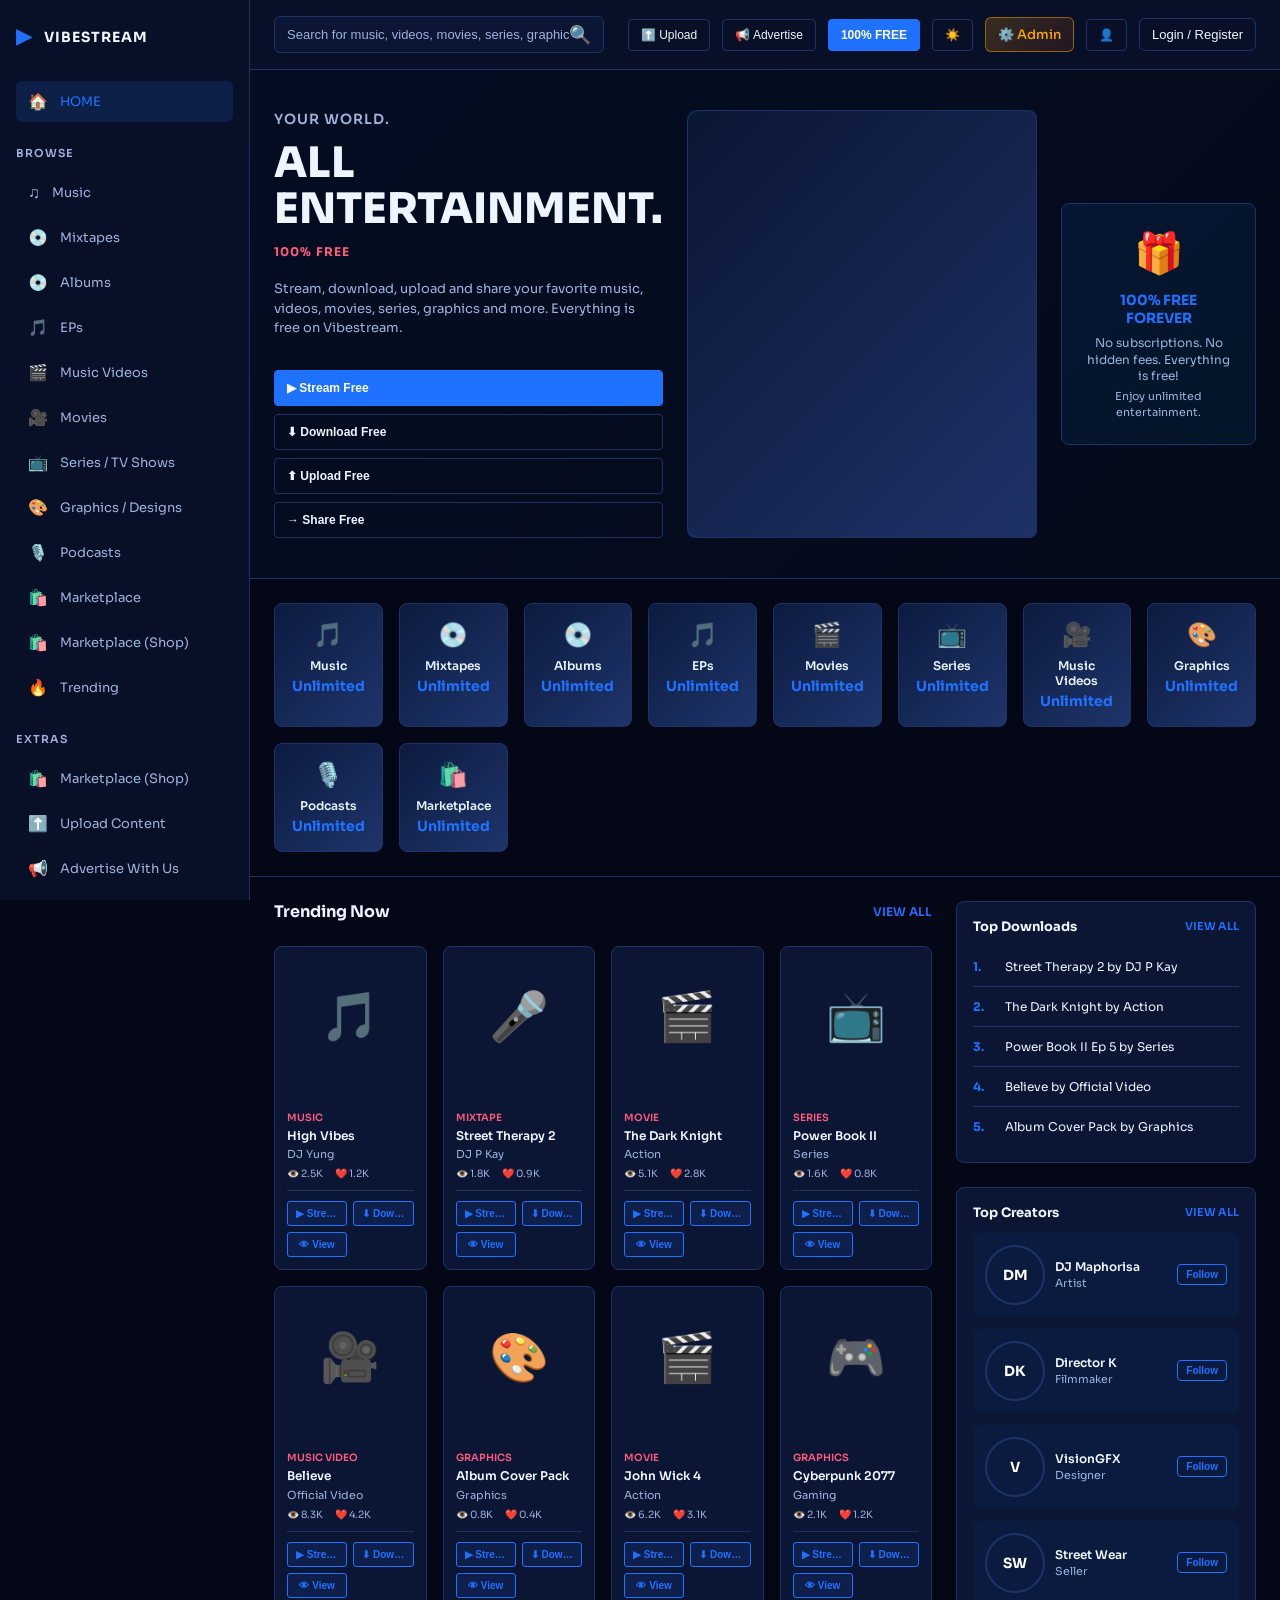
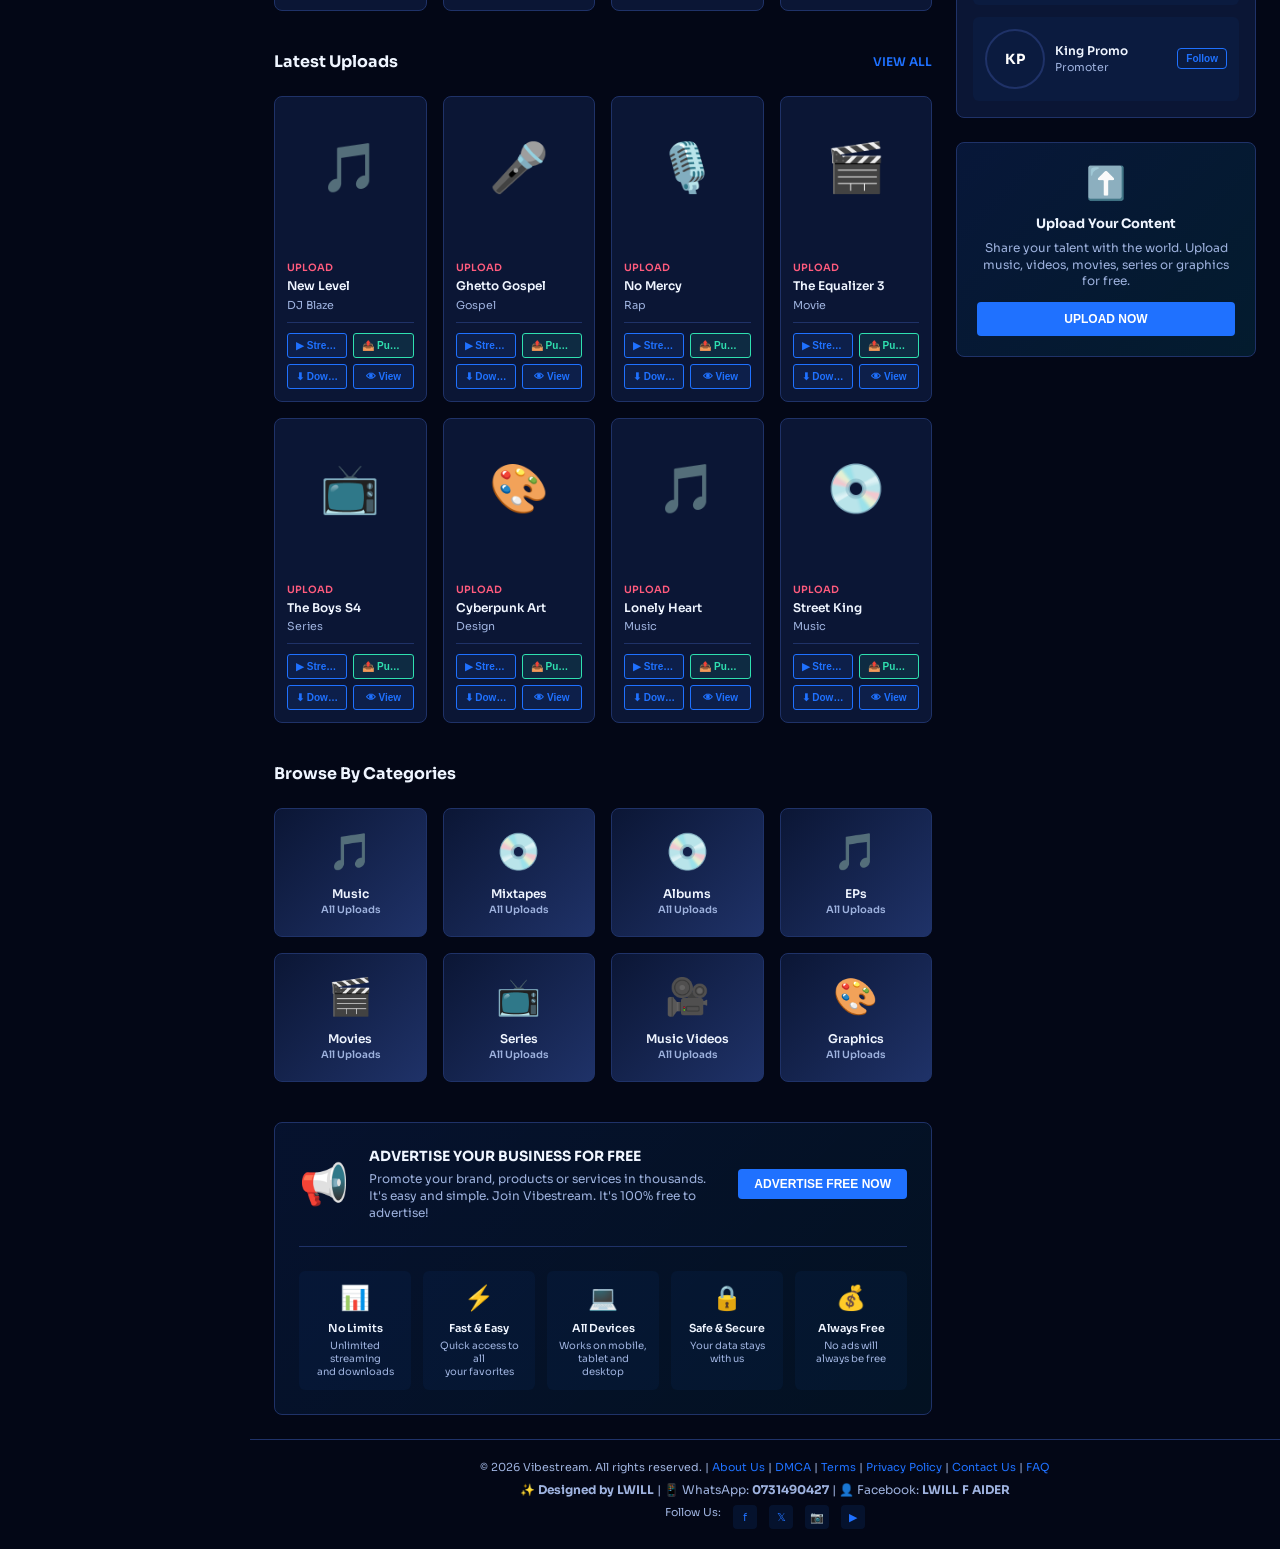
==== index.html @ 083d2f71 "Fix admin auth bypass, update copyright to 2026, pre-seed owner account in login/register" ====
﻿<!DOCTYPE html>
<html lang="en">
<head>
  <meta charset="UTF-8" />
  <meta name="viewport" content="width=device-width, initial-scale=1.0" />
  <title>VibeStream | Creator Streaming Dashboard</title>
  <link rel="preconnect" href="https://fonts.googleapis.com" />
  <link rel="preconnect" href="https://fonts.gstatic.com" crossorigin />
  <link href="https://fonts.googleapis.com/css2?family=Sora:wght@400;500;600;700;800&display=swap" rel="stylesheet" />
  <link rel="stylesheet" href="style.css" />
</head>
<body>
  <div class="aurora"></div>

  <div class="app-container">
    <!-- LEFT SIDEBAR -->
    <aside class="sidebar">
      <div class="sidebar-brand">
        <div class="brand-icon">▶</div>
        <span class="brand-text">VIBESTREAM</span>
      </div>

      <!-- HOME -->
      <div class="nav-section">
        <a href="#" class="nav-item active" data-nav="home">
          <span class="nav-icon">🏠</span>
          <span class="nav-text">HOME</span>
        </a>
      </div>

      <!-- BROWSE -->
      <div class="nav-section">
        <div class="section-label">BROWSE</div>
        <a href="#" class="nav-item" data-nav="music" data-section="music">
          <span class="nav-icon">♫</span>
          <span class="nav-text">Music</span>
        </a>
        <a href="#" class="nav-item" data-nav="mixtapes" data-section="mixtapes">
          <span class="nav-icon">💿</span>
          <span class="nav-text">Mixtapes</span>
        </a>
        <a href="#" class="nav-item" data-nav="albums" data-section="albums">
          <span class="nav-icon">💿</span>
          <span class="nav-text">Albums</span>
        </a>
        <a href="#" class="nav-item" data-nav="eps" data-section="eps">
          <span class="nav-icon">🎵</span>
          <span class="nav-text">EPs</span>
        </a>
        <a href="#" class="nav-item" data-nav="videos" data-section="videos">
          <span class="nav-icon">🎬</span>
          <span class="nav-text">Music Videos</span>
        </a>
        <a href="#" class="nav-item" data-nav="movies" data-section="movies">
          <span class="nav-icon">🎥</span>
          <span class="nav-text">Movies</span>
        </a>
        <a href="#" class="nav-item" data-nav="series" data-section="series">
          <span class="nav-icon">📺</span>
          <span class="nav-text">Series / TV Shows</span>
        </a>
        <a href="#" class="nav-item" data-nav="graphics" data-section="graphics">
          <span class="nav-icon">🎨</span>
          <span class="nav-text">Graphics / Designs</span>
        </a>        <a href="#" class="nav-item" data-nav="podcasts" data-section="podcasts">
          <span class="nav-icon">🎙️</span>
          <span class="nav-text">Podcasts</span>
        </a>
        <a href="#" class="nav-item" data-nav="marketplace" data-section="marketplace">
          <span class="nav-icon">🛍️</span>
          <span class="nav-text">Marketplace</span>
        </a>        <a href="#" class="nav-item" data-nav="marketplace" data-section="marketplace">
          <span class="nav-icon">🛍️</span>
          <span class="nav-text">Marketplace (Shop)</span>
        </a>
        <a href="#" class="nav-item" data-nav="trending" data-section="trending">
          <span class="nav-icon">🔥</span>
          <span class="nav-text">Trending</span>
        </a>
      </div>

      <!-- EXTRAS -->
      <div class="nav-section">
        <div class="section-label">EXTRAS</div>
        <a href="#" class="nav-item" data-nav="marketplace-shop">
          <span class="nav-icon">🛍️</span>
          <span class="nav-text">Marketplace (Shop)</span>
        </a>
        <a href="#" class="nav-item" data-nav="upload" id="sidebarUpload">
          <span class="nav-icon">⬆️</span>
          <span class="nav-text">Upload Content</span>
        </a>
        <a href="#" class="nav-item" data-nav="advertise">
          <span class="nav-icon">📢</span>
          <span class="nav-text">Advertise With Us</span>
        </a>
      </div>

      <!-- MY STUFF -->
      <div class="nav-section">
        <div class="section-label">MY STUFF</div>
        <a href="#" class="nav-item" data-nav="favorites">
          <span class="nav-icon">❤️</span>
          <span class="nav-text">My Favorites</span>
        </a>
        <a href="#" class="nav-item" data-nav="downloads">
          <span class="nav-icon">⬇️</span>
          <span class="nav-text">My Downloads</span>
        </a>
        <a href="#" class="nav-item" data-nav="later">
          <span class="nav-icon">⏱️</span>
          <span class="nav-text">Watch Later</span>
        </a>
        <a href="#" class="nav-item" data-nav="recent">
          <span class="nav-icon">🕐</span>
          <span class="nav-text">Recently Played</span>
        </a>
      </div>

      <!-- 100% FREE BANNER -->
      <div class="free-banner">
        <div class="free-banner-title">100% FREE</div>
        <p>Everything on Vibestream is completely free. No subscriptions. No limits. No hidden fees. Pure entertainment.</p>
        <button class="btn-learn">LEARN MORE</button>
      </div>
    </aside>

    <!-- MAIN CONTENT -->
    <main class="main-content">
      <!-- TOP HEADER -->
      <header class="top-header">
        <div class="search-container">
          <input type="text" placeholder="Search for music, videos, movies, series, graphics and more..." class="search-input" id="searchInput" />
          <button class="search-btn">🔍</button>
        </div>
        <div class="header-right">
          <button class="btn-top">⬆️ Upload</button>
          <button class="btn-top">📢 Advertise</button>
          <button class="btn-premium">100% FREE</button>
          <button class="btn-theme">☀️</button>
          <a href="admin.html" class="btn-admin" title="Admin Panel">⚙️ Admin</a>
          <button class="btn-profile" id="profileBtn">👤</button>
          <button class="login-link" id="loginBtn">Login / Register</button>
        </div>
      </header>

      <!-- HERO SECTION -->
      <section class="hero">
        <div class="hero-left">
          <h2 class="hero-label">YOUR WORLD.</h2>
          <h1 class="hero-title">ALL ENTERTAINMENT.</h1>
          <p class="hero-tag">100% FREE</p>
          <p class="hero-desc">Stream, download, upload and share your favorite music, videos, movies, series, graphics and more. Everything is free on Vibestream.</p>
          <div class="hero-buttons">
            <button class="btn-hero">▶ Stream Free</button>
            <button class="btn-hero-alt">⬇ Download Free</button>
            <button class="btn-hero-alt">⬆ Upload Free</button>
            <button class="btn-hero-alt">→ Share Free</button>
          </div>
        </div>

        <div class="hero-middle">
          <div class="hero-img" id="heroImage"></div>
        </div>

        <div class="hero-right">
          <div class="free-box">
            <div class="free-box-icon">🎁</div>
            <h3>100% FREE FOREVER</h3>
            <p>No subscriptions. No hidden fees. Everything is free!</p>
            <p class="small">Enjoy unlimited entertainment.</p>
          </div>
        </div>
      </section>

      <!-- CATEGORY STRIP -->
      <section class="categories">
        <div id="categoryGrid" class="category-cards"></div>
      </section>

      <!-- MAIN CONTENT AREA -->
      <div class="content-area">
        <!-- LEFT FEED -->
        <div class="feed">
          <!-- TRENDING NOW -->
          <div class="section">
            <div class="section-header">
              <h3>Trending Now</h3>
              <a href="#" class="view-all">VIEW ALL</a>
            </div>
            <div id="trendingGrid" class="content-grid"></div>
          </div>

          <!-- LATEST UPLOADS -->
          <div class="section">
            <div class="section-header">
              <h3>Latest Uploads</h3>
              <a href="#" class="view-all">VIEW ALL</a>
            </div>
            <div id="uploadsGrid" class="content-grid"></div>
          </div>

          <!-- BROWSE BY CATEGORIES -->
          <div class="section">
            <div class="section-header">
              <h3>Browse By Categories</h3>
            </div>
            <div id="browseGrid" class="browse-categories"></div>
          </div>

          <!-- ADVERTISE SECTION -->
          <div class="advertise-banner">
            <div class="advertise-content">
              <div class="advertise-icon">📢</div>
              <div class="advertise-text">
                <h4>ADVERTISE YOUR BUSINESS FOR FREE</h4>
                <p>Promote your brand, products or services in thousands. It's easy and simple. Join Vibestream. It's 100% free to advertise!</p>
              </div>
              <button class="btn-advertise">ADVERTISE FREE NOW</button>
            </div>
            <div class="advertise-features">
              <div class="feature">
                <div class="feature-icon">📊</div>
                <div class="feature-text">
                  <strong>No Limits</strong>
                  <p>Unlimited streaming<br/>and downloads</p>
                </div>
              </div>
              <div class="feature">
                <div class="feature-icon">⚡</div>
                <div class="feature-text">
                  <strong>Fast & Easy</strong>
                  <p>Quick access to all<br/>your favorites</p>
                </div>
              </div>
              <div class="feature">
                <div class="feature-icon">💻</div>
                <div class="feature-text">
                  <strong>All Devices</strong>
                  <p>Works on mobile,<br/>tablet and desktop</p>
                </div>
              </div>
              <div class="feature">
                <div class="feature-icon">🔒</div>
                <div class="feature-text">
                  <strong>Safe & Secure</strong>
                  <p>Your data stays<br/>with us</p>
                </div>
              </div>
              <div class="feature">
                <div class="feature-icon">💰</div>
                <div class="feature-text">
                  <strong>Always Free</strong>
                  <p>No ads will<br/>always be free</p>
                </div>
              </div>
            </div>
          </div>
        </div>

        <!-- RIGHT SIDEBAR -->
        <aside class="sidebar-right">
          <!-- TOP DOWNLOADS -->
          <div class="panel">
            <div class="panel-header">
              <h4>Top Downloads</h4>
              <a href="#" class="view-all-sm">VIEW ALL</a>
            </div>
            <ol id="topDownloads" class="downloads-list"></ol>
          </div>

          <!-- TOP CREATORS -->
          <div class="panel">
            <div class="panel-header">
              <h4>Top Creators</h4>
              <a href="#" class="view-all-sm">VIEW ALL</a>
            </div>
            <div id="topCreators" class="creators-list"></div>
          </div>

          <!-- UPLOAD PROMO -->
          <div class="upload-promo">
            <div class="promo-icon">⬆️</div>
            <h4>Upload Your Content</h4>
            <p>Share your talent with the world. Upload music, videos, movies, series or graphics for free.</p>
            <button class="btn-upload-now" id="sidebarUploadBtn">UPLOAD NOW</button>
          </div>
        </aside>
      </div>

      <!-- FOOTER -->
      <footer class="footer">
        <p>© 2026 Vibestream. All rights reserved. | <a href="#">About Us</a> | <a href="#">DMCA</a> | <a href="#">Terms</a> | <a href="#">Privacy Policy</a> | <a href="#">Contact Us</a> | <a href="#">FAQ</a></p>
        <p style="font-size: 12px; color: var(--muted); margin-top: 8px;">✨ <strong>Designed by LWILL</strong> | 📱 WhatsApp: <strong>0731490427</strong> | 👤 Facebook: <strong>LWILL F AIDER</strong></p>
        <div class="social">
          <span>Follow Us:</span>
          <a href="#">f</a>
          <a href="#">𝕏</a>
          <a href="#">📷</a>
          <a href="#">▶</a>
        </div>
      </footer>
    </main>
  </div>

  <!-- DIALOGS -->
  <dialog id="uploadDialog" class="dialog">
    <div class="dialog-box">
      <button class="dialog-close" id="closeUpload">✕</button>
      <h3>Upload New Content</h3>
      <form id="uploadForm" class="upload-form">
        <label>
          Title
          <input type="text" name="title" placeholder="Enter title" required />
        </label>
        <label>
          Artist Name
          <input type="text" name="artistName" placeholder="Your artist/creator name" required />
        </label>
        <label>
          Category
          <select name="category" required>
            <option value="">Select category</option>
            <option value="music">Music</option>
            <option value="album">Album</option>
            <option value="single">Single</option>
            <option value="ep">EP</option>
            <option value="mixtape">Mixtape</option>
            <option value="video">Music Video</option>
            <option value="movie">Movie</option>
            <option value="series">Series</option>
            <option value="podcast">Podcast</option>
            <option value="graphics">Graphics</option>
            <option value="marketplace">Marketplace</option>
            <option value="other">Other</option>
          </select>
        </label>
        <label>
          Genre
          <input type="text" name="genre" placeholder="e.g., Hip-Hop, Jazz, R&B, Electronic, Pop" />
        </label>
        <label>
          Album Name (for music releases)
          <input type="text" name="albumName" placeholder="Optional - Album or project name" />
        </label>
        <label>
          Features (Collaborators)
          <input type="text" name="features" placeholder="Optional - Artist names, comma-separated" />
        </label>
        <label>
          Album Cover / Thumbnail
          <input type="file" name="cover" accept="image/*" />
        </label>
        <label>
          Tracklist (for albums/playlists)
          <textarea name="tracklist" placeholder="Optional - Enter track names, one per line" rows="3"></textarea>
        </label>
        <label>
          Description
          <textarea name="description" placeholder="Enter description" rows="2"></textarea>
        </label>
        <label>
          Upload File
          <input type="file" name="mediaFile" accept="image/*,video/*,audio/*" />
        </label>
        <button type="submit" class="btn-submit">Upload</button>
      </form>
    </div>
  </dialog>

  <dialog id="profileDialog" class="dialog">
    <div class="dialog-box">
      <button class="dialog-close" id="closeProfile">✕</button>
      <h3>User Profile</h3>
      <form id="profileForm" class="profile-form">
        <label>
          Display Name
          <input type="text" name="displayName" placeholder="Your name" maxlength="60" />
        </label>
        <label>
          Avatar Initials (2 chars)
          <input type="text" name="initials" placeholder="JD" maxlength="2" style="text-transform:uppercase" />
        </label>
        <label>
          Bio
          <textarea name="bio" placeholder="Tell us about yourself" maxlength="200" rows="3"></textarea>
        </label>
        <button type="submit" class="btn-submit">Save</button>
      </form>
    </div>
  </dialog>

  <!-- LOGIN / REGISTER DIALOG -->
  <dialog id="loginDialog" class="dialog">
    <div class="dialog-box">
      <button class="dialog-close" id="closeLogin">✕</button>
      <h3>Welcome to VibeStream</h3>
      
      <div class="tabs">
        <button class="tab-btn active" data-tab="login">Login</button>
        <button class="tab-btn" data-tab="register">Register</button>
      </div>

      <!-- LOGIN TAB -->
      <form id="loginForm" class="auth-form" style="display: block;">
        <label>
          Email
          <input type="email" name="loginEmail" placeholder="lwill70.bl@gmail.com" required />
        </label>
        <label>
          Password
          <input type="password" name="loginPassword" placeholder="Enter your password" required />
        </label>
        <button type="submit" class="btn-submit">Login</button>
        <p style="text-align: center; color: var(--muted); font-size: 13px; margin-top: 12px;">🔐 Your data is safely stored locally on your device</p>
      </form>

      <!-- REGISTER TAB -->
      <form id="registerForm" class="auth-form" style="display: none;">
        <label>
          Username
          <input type="text" name="regUsername" placeholder="Your username" required />
        </label>
        <label>
          Email
          <input type="email" name="regEmail" placeholder="lwill70.bl@gmail.com" required />
        </label>
        <label>
          Password
          <input type="password" name="regPassword" placeholder="Create password" required />
        </label>
        <label>
          Confirm Password
          <input type="password" name="regConfirm" placeholder="Confirm password" required />
        </label>
        <button type="submit" class="btn-submit">Register</button>
        <p style="text-align: center; color: var(--muted); font-size: 13px; margin-top: 12px;">✅ Free account. No credit card needed.</p>
      </form>
    </div>
  </dialog>

  <!-- ADVERTISE PRODUCTS DIALOG -->
  <dialog id="advertiseDialog" class="dialog">
    <div class="dialog-box">
      <button class="dialog-close" id="closeAdvertise">✕</button>
      <h3>📢 Advertise Your Product</h3>
      <form id="advertiseForm" class="advertise-form">
        <label>
          Product Name *
          <input type="text" name="productName" placeholder="What are you selling?" required />
        </label>
        
        <label>
          Price *
          <input type="text" name="price" placeholder="e.g., R299, $19.99" required />
        </label>

        <label>
          Location / City *
          <input type="text" name="location" placeholder="Where are you based?" required />
        </label>

        <label>
          Delivery Type *
          <select name="deliveryType" required>
            <option value="">Select delivery type</option>
            <option value="local-pickup">Local Pickup</option>
            <option value="delivery">Delivery Available</option>
            <option value="both">Both</option>
            <option value="digital">Digital/Online</option>
            <option value="shipping">Nationwide Shipping</option>
          </select>
        </label>

        <label>
          Contact Phone Number *
          <input type="tel" name="phone" placeholder="e.g., 0731490427" required />
        </label>

        <label>
          WhatsApp Number
          <input type="tel" name="whatsapp" placeholder="WhatsApp number (if different)" />
        </label>

        <label>
          Facebook Page
          <input type="url" name="facebook" placeholder="https://facebook.com/yourpage" />
        </label>

        <label>
          TikTok Username
          <input type="text" name="tiktok" placeholder="@yourusername" />
        </label>

        <label>
          Instagram Username
          <input type="text" name="instagram" placeholder="@yourusername" />
        </label>

        <label>
          Product Description
          <textarea name="description" placeholder="Describe your product or service" rows="3" required></textarea>
        </label>

        <button type="submit" class="btn-submit">Publish Ad</button>
      </form>
    </div>
  </dialog>

  <!-- LIVE PODCAST DIALOG -->
  <dialog id="podcastDialog" class="dialog">
    <div class="dialog-box">
      <button class="dialog-close" id="closePodcast">✕</button>
      <h3>🎙️ Live Podcast Recording</h3>
      
      <div class="podcast-container">
        <div class="podcast-info">
          <p><strong>Recording Status:</strong> <span id="podcastStatus">Ready</span></p>
          <p><strong>Duration:</strong> <span id="podcastDuration">0:00</span></p>
        </div>

        <div class="podcast-controls">
          <button type="button" class="control-btn primary" id="startRecording">🔴 Start Recording</button>
          <button type="button" class="control-btn" id="stopRecording" style="display: none;">⏹ Stop Recording</button>
          <button type="button" class="control-btn" id="pauseRecording" style="display: none;">⏸ Pause</button>
          <button type="button" class="control-btn" id="resumeRecording" style="display: none;">▶ Resume</button>
        </div>

        <form id="podcastForm" class="podcast-form" style="display: none; margin-top: 16px;">
          <label>
            Podcast Title *
            <input type="text" name="podcastTitle" placeholder="What's your episode about?" required />
          </label>
          
          <label>
            Description
            <textarea name="podcastDesc" placeholder="Episode description" rows="2"></textarea>
          </label>

          <label>
            Tags (comma-separated)
            <input type="text" name="podcastTags" placeholder="e.g., music, lifestyle, education" />
          </label>

          <div class="podcast-actions">
            <button type="button" class="btn-action" id="downloadPodcast">⬇️ Download</button>
            <button type="submit" class="btn-submit">📤 Publish Episode</button>
          </div>
        </form>

        <div id="recordedPodcasts" class="recorded-list" style="margin-top: 20px; padding-top: 20px; border-top: 1px solid var(--border);">
          <h4>Your Recorded Episodes</h4>
          <div id="podcastsList"></div>
        </div>
      </div>
    </div>
  </dialog>

  <!-- MEDIA PLAYER -->
  <dialog id="playerDialog" class="dialog">
    <div class="dialog-box player-box">
      <button class="dialog-close" id="closePlayer">✕</button>
      <h3 id="playerTitle">Now Playing</h3>
      
      <div class="player-container">
        <!-- Album Cover / Thumbnail -->
        <div class="player-cover">
          <div id="coverImage" class="cover-image">🎵</div>
          <div class="play-overlay" id="playOverlay">
            <button class="play-icon">▶</button>
          </div>
        </div>

        <!-- Video Player -->
        <video id="videoPlayer" class="media-player" style="display: none; width: 100%; background: black; border-radius: 8px; margin-bottom: 16px;"></video>
        
        <!-- Audio Player -->
        <div id="audioPlayer" class="audio-player" style="display: none;">
          <div class="audio-visualizer">
            <div class="bar"></div>
            <div class="bar"></div>
            <div class="bar"></div>
            <div class="bar"></div>
            <div class="bar"></div>
          </div>
          <div class="audio-info">
            <div id="playerArtist" class="audio-artist">Loading...</div>
            <div id="playerGenre" class="audio-genre">Audio</div>
          </div>
          <audio id="audioElement" style="width: 100%; margin-top: 16px;"></audio>
        </div>
      </div>

      <!-- Playback Controls -->
      <div class="player-controls">
        <div class="control-buttons">
          <button id="playBtn" class="control-btn primary">▶ Play</button>
          <button id="pauseBtn" class="control-btn">⏸ Pause</button>
          <button id="stopBtn" class="control-btn">⏹ Stop</button>
        </div>
        
        <!-- Time and Duration -->
        <div class="player-time">
          <span id="currentTime">0:00</span>
          <div class="progress-bar">
            <div id="progressFill" class="progress-fill"></div>
          </div>
          <span id="duration">0:00</span>
        </div>

        <!-- Volume Control -->
        <div class="volume-control">
          <label for="volumeSlider">🔊 Volume:</label>
          <input type="range" id="volumeSlider" min="0" max="100" value="70" class="volume-slider">
          <span id="volumeLevel">70%</span>
        </div>
      </div>

      <!-- Player Info -->
      <div class="player-details" style="margin-top: 16px; padding-top: 16px; border-top: 1px solid var(--border);">
        <div><strong>Title:</strong> <span id="detailTitle">-</span></div>
        <div><strong>Artist:</strong> <span id="detailArtist">-</span></div>
        <div><strong>Type:</strong> <span id="detailType">-</span></div>
        <div><strong>Status:</strong> <span id="detailStatus">Ready to stream</span></div>
      </div>
    </div>
  </dialog>

  <script src="script.js"></script>
</body>
</html>
---- style.css ----
/* VIBESTREAM - COMPLETE REDESIGN */

:root {
  --bg: #030716;
  --bg-soft: #081027;
  --panel: #0b1635;
  --border: #1f3268;
  --text: #eff5ff;
  --muted: #9eb2de;
  --accent: #1f71ff;
  --accent-2: #00d2ff;
  --good: #2fe0b0;
  --danger: #ff5b7d;
}

* {
  margin: 0;
  padding: 0;
  box-sizing: border-box;
}

html, body {
  height: 100%;
}

body {
  font-family: 'Sora', -apple-system, BlinkMacSystemFont, 'Segoe UI', sans-serif;
  background: var(--bg);
  color: var(--text);
  overflow-x: hidden;
}

.aurora {
  position: fixed;
  inset: 0;
  background: radial-gradient(ellipse at 20% 50%, rgba(31, 113, 255, 0.08) 0%, transparent 50%);
  pointer-events: none;
  z-index: 0;
}

.app-container {
  display: grid;
  grid-template-columns: 250px 1fr;
  min-height: 100vh;
  position: relative;
}

/* SIDEBAR */
.sidebar {
  position: fixed;
  left: 0;
  top: 0;
  width: 250px;
  height: 100vh;
  background: var(--bg-soft);
  border-right: 1px solid var(--border);
  overflow-y: auto;
  padding: 24px 16px;
  z-index: 100;
}

.sidebar-brand {
  display: flex;
  align-items: center;
  gap: 12px;
  margin-bottom: 32px;
  font-size: 14px;
  font-weight: 700;
  letter-spacing: 1px;
}

.brand-icon {
  font-size: 20px;
  color: var(--accent);
}

.nav-section {
  margin-bottom: 24px;
}

.section-label {
  font-size: 11px;
  font-weight: 600;
  letter-spacing: 1px;
  color: var(--muted);
  margin-bottom: 12px;
  text-transform: uppercase;
}

.nav-item {
  display: flex;
  align-items: center;
  gap: 12px;
  padding: 10px 12px;
  border-radius: 6px;
  color: var(--muted);
  text-decoration: none;
  font-size: 13px;
  transition: all 0.2s;
  cursor: pointer;
  margin-bottom: 4px;
}

.nav-item:hover {
  background: rgba(31, 113, 255, 0.1);
  color: var(--accent);
}

.nav-item.active {
  background: rgba(31, 113, 255, 0.15);
  color: var(--accent);
}

.nav-icon {
  font-size: 16px;
}

.nav-text {
  font-size: 13px;
}

.free-banner {
  margin-top: 40px;
  padding: 16px;
  background: linear-gradient(135deg, rgba(31, 113, 255, 0.15) 0%, rgba(0, 210, 255, 0.1) 100%);
  border: 1px solid var(--border);
  border-radius: 8px;
  text-align: center;
}

.free-banner-title {
  font-size: 16px;
  font-weight: 700;
  color: var(--accent);
  margin-bottom: 8px;
}

.free-banner p {
  font-size: 11px;
  color: var(--muted);
  line-height: 1.4;
  margin-bottom: 12px;
}

.btn-learn {
  width: 100%;
  padding: 8px 12px;
  background: var(--accent);
  color: white;
  border: none;
  border-radius: 4px;
  font-size: 11px;
  font-weight: 600;
  cursor: pointer;
  transition: all 0.2s;
}

.btn-learn:hover {
  background: #1560e8;
}

/* MAIN CONTENT */
.main-content {
  grid-column: 2;
  overflow-y: auto;
  background: var(--bg);
}

/* TOP HEADER */
.top-header {
  position: sticky;
  top: 0;
  background: var(--bg-soft);
  border-bottom: 1px solid var(--border);
  padding: 16px 24px;
  display: flex;
  align-items: center;
  gap: 24px;
  z-index: 50;
}

.search-container {
  flex: 1;
  display: flex;
  align-items: center;
  background: var(--panel);
  border: 1px solid var(--border);
  border-radius: 6px;
  padding: 0 12px;
}

.search-input {
  flex: 1;
  background: none;
  border: none;
  color: var(--text);
  font-size: 13px;
  padding: 10px 0;
  outline: none;
}

.search-input::placeholder {
  color: var(--muted);
}

.search-btn {
  background: none;
  border: none;
  color: var(--accent);
  cursor: pointer;
  font-size: 18px;
}

.header-right {
  display: flex;
  align-items: center;
  gap: 12px;
}

.btn-top,
.btn-premium,
.btn-theme,
.btn-profile {
  background: transparent;
  border: 1px solid var(--border);
  color: var(--text);
  padding: 8px 12px;
  border-radius: 4px;
  cursor: pointer;
  font-size: 12px;
  transition: all 0.2s;
}

.btn-top:hover,
.btn-theme:hover {
  border-color: var(--accent);
  color: var(--accent);
}

.btn-premium {
  background: var(--accent);
  border-color: var(--accent);
  color: white;
  font-weight: 600;
}

.btn-premium:hover {
  background: #1560e8;
}

.login-link {
  color: var(--muted);
  text-decoration: none;
  font-size: 12px;
  white-space: nowrap;
  transition: all 0.2s;
}

.login-link:hover {
  color: var(--accent);
}

/* HERO SECTION */
.hero {
  display: grid;
  grid-template-columns: 1fr 1.8fr 1fr;
  gap: 24px;
  padding: 40px 24px;
  background: linear-gradient(135deg, rgba(31, 113, 255, 0.05) 0%, rgba(0, 210, 255, 0.02) 100%);
  border-bottom: 1px solid var(--border);
}

.hero-left {
  display: flex;
  flex-direction: column;
  justify-content: center;
  gap: 12px;
}

.hero-label {
  font-size: 14px;
  font-weight: 600;
  color: var(--muted);
  letter-spacing: 1px;
}

.hero-title {
  font-size: 42px;
  font-weight: 800;
  line-height: 1.1;
  color: var(--text);
}

.hero-tag {
  font-size: 12px;
  font-weight: 700;
  color: var(--danger);
  letter-spacing: 1px;
}

.hero-desc {
  font-size: 13px;
  color: var(--muted);
  line-height: 1.5;
  margin: 8px 0;
}

.hero-buttons {
  display: flex;
  flex-direction: column;
  gap: 8px;
  margin-top: 12px;
}

.btn-hero,
.btn-hero-alt {
  padding: 10px 12px;
  border: 1px solid var(--border);
  border-radius: 4px;
  font-size: 12px;
  font-weight: 600;
  cursor: pointer;
  transition: all 0.2s;
  white-space: nowrap;
  text-align: left;
}

.btn-hero {
  background: var(--accent);
  color: white;
  border-color: var(--accent);
}

.btn-hero:hover {
  background: #1560e8;
}

.btn-hero-alt {
  color: var(--text);
  background: transparent;
}

.btn-hero-alt:hover {
  border-color: var(--accent);
  color: var(--accent);
}

.hero-middle {
  position: relative;
  border-radius: 8px;
  overflow: hidden;
  background: linear-gradient(135deg, var(--panel) 0%, var(--border) 100%);
  min-height: 300px;
}

.hero-img {
  width: 100%;
  height: 100%;
  background: linear-gradient(135deg, rgba(31, 113, 255, 0.2) 0%, rgba(0, 210, 255, 0.1) 100%);
  display: flex;
  align-items: center;
  justify-content: center;
  font-size: 48px;
  color: var(--muted);
}

.hero-right {
  display: flex;
  align-items: center;
}

.free-box {
  width: 100%;
  padding: 24px;
  background: linear-gradient(135deg, rgba(31, 113, 255, 0.1) 0%, rgba(0, 210, 255, 0.05) 100%);
  border: 1px solid var(--border);
  border-radius: 8px;
  text-align: center;
}

.free-box-icon {
  font-size: 40px;
  margin-bottom: 12px;
}

.free-box h3 {
  font-size: 14px;
  font-weight: 700;
  color: var(--accent);
  margin-bottom: 8px;
}

.free-box p {
  font-size: 12px;
  color: var(--muted);
  line-height: 1.4;
}

.free-box .small {
  font-size: 11px;
  margin-top: 4px;
}

/* CATEGORIES */
.categories {
  padding: 24px;
  border-bottom: 1px solid var(--border);
}

.category-cards {
  display: grid;
  grid-template-columns: repeat(auto-fill, minmax(100px, 1fr));
  gap: 16px;
}

.category-card {
  padding: 16px;
  background: linear-gradient(135deg, var(--panel) 0%, var(--border) 100%);
  border: 1px solid var(--border);
  border-radius: 8px;
  text-align: center;
  cursor: pointer;
  transition: all 0.2s;
}

.category-card:hover {
  border-color: var(--accent);
  transform: translateY(-2px);
}

.category-card .icon {
  font-size: 24px;
  margin-bottom: 8px;
}

.category-card h4 {
  font-size: 12px;
  font-weight: 600;
  margin-bottom: 4px;
}

.category-card p {
  font-size: 14px;
  font-weight: 700;
  color: var(--accent);
}

/* CONTENT AREA */
.content-area {
  display: grid;
  grid-template-columns: 1fr 300px;
  gap: 24px;
  padding: 24px;
}

.feed {
  display: flex;
  flex-direction: column;
  gap: 40px;
}

.section {
  display: flex;
  flex-direction: column;
  gap: 16px;
}

.section-header {
  display: flex;
  justify-content: space-between;
  align-items: center;
  margin-bottom: 8px;
}

.section-header h3 {
  font-size: 16px;
  font-weight: 700;
}

.view-all {
  color: var(--accent);
  text-decoration: none;
  font-size: 12px;
  font-weight: 600;
  transition: all 0.2s;
}

.view-all:hover {
  color: var(--accent-2);
}

.content-grid {
  display: grid;
  grid-template-columns: repeat(auto-fill, minmax(150px, 1fr));
  gap: 16px;
}

.content-card {
  background: var(--panel);
  border: 1px solid var(--border);
  border-radius: 8px;
  overflow: hidden;
  cursor: pointer;
  transition: all 0.2s;
}

.content-card:hover {
  border-color: var(--accent);
  transform: translateY(-2px);
}

.content-card-img {
  width: 100%;
  aspect-ratio: 1;
  background: linear-gradient(135deg, rgba(31, 113, 255, 0.2) 0%, rgba(0, 210, 255, 0.1) 100%);
  display: flex;
  align-items: center;
  justify-content: center;
  font-size: 32px;
}

.content-card-info {
  padding: 12px;
}

.content-card-label {
  font-size: 10px;
  color: var(--danger);
  font-weight: 600;
  text-transform: uppercase;
  margin-bottom: 4px;
}

.content-card-title {
  font-size: 12px;
  font-weight: 600;
  margin-bottom: 4px;
  line-height: 1.3;
}

.content-card-artist {
  font-size: 11px;
  color: var(--muted);
  margin-bottom: 6px;
}

.content-card-stats {
  display: flex;
  gap: 12px;
  font-size: 10px;
  color: var(--muted);
}

.content-card-actions {
  display: grid;
  grid-template-columns: repeat(2, 1fr);
  gap: 6px;
  margin-top: 10px;
  padding-top: 10px;
  border-top: 1px solid var(--border);
}

.btn-action {
  padding: 6px 8px;
  background: rgba(31, 113, 255, 0.1);
  border: 1px solid var(--accent);
  color: var(--accent);
  border-radius: 3px;
  font-size: 10px;
  font-weight: 600;
  cursor: pointer;
  transition: all 0.2s;
  white-space: nowrap;
  text-overflow: ellipsis;
  overflow: hidden;
}

.btn-action:hover {
  background: var(--accent);
  color: white;
  transform: translateY(-1px);
}

.btn-action:active {
  transform: translateY(0);
}

.btn-action.btn-publish {
  border-color: var(--good);
  color: var(--good);
  background: rgba(47, 224, 176, 0.1);
}

.btn-action.btn-publish:hover {
  background: var(--good);
  color: white;
}

.btn-action:disabled {
  opacity: 0.5;
  cursor: not-allowed;
}

/* BROWSE CATEGORIES */
.browse-categories {
  display: grid;
  grid-template-columns: repeat(auto-fill, minmax(120px, 1fr));
  gap: 16px;
}

.browse-item {
  padding: 20px;
  background: linear-gradient(135deg, var(--panel) 0%, var(--border) 100%);
  border: 1px solid var(--border);
  border-radius: 8px;
  text-align: center;
  cursor: pointer;
  transition: all 0.2s;
}

.browse-item:hover {
  border-color: var(--accent);
  transform: translateY(-2px);
}

.browse-item-icon {
  font-size: 36px;
  margin-bottom: 12px;
}

.browse-item-name {
  font-size: 12px;
  font-weight: 600;
}

/* ADVERTISE SECTION */
.advertise-banner {
  background: linear-gradient(135deg, rgba(31, 113, 255, 0.1) 0%, rgba(0, 210, 255, 0.05) 100%);
  border: 1px solid var(--border);
  border-radius: 8px;
  padding: 24px;
}

.advertise-content {
  display: flex;
  gap: 20px;
  align-items: center;
  margin-bottom: 24px;
  padding-bottom: 24px;
  border-bottom: 1px solid var(--border);
}

.advertise-icon {
  font-size: 40px;
  min-width: 50px;
}

.advertise-text h4 {
  font-size: 14px;
  font-weight: 700;
  margin-bottom: 6px;
}

.advertise-text p {
  font-size: 12px;
  color: var(--muted);
  line-height: 1.4;
}

.btn-advertise {
  padding: 8px 16px;
  background: var(--accent);
  color: white;
  border: none;
  border-radius: 4px;
  font-size: 12px;
  font-weight: 600;
  cursor: pointer;
  white-space: nowrap;
  transition: all 0.2s;
}

.btn-advertise:hover {
  background: #1560e8;
}

.advertise-features {
  display: grid;
  grid-template-columns: repeat(5, 1fr);
  gap: 12px;
}

.feature {
  text-align: center;
  padding: 12px;
  background: rgba(31, 113, 255, 0.05);
  border-radius: 6px;
}

.feature-icon {
  font-size: 24px;
  margin-bottom: 8px;
}

.feature-text strong {
  display: block;
  font-size: 11px;
  font-weight: 600;
  margin-bottom: 4px;
}

.feature-text p {
  font-size: 10px;
  color: var(--muted);
  line-height: 1.3;
}

/* RIGHT SIDEBAR */
.sidebar-right {
  display: flex;
  flex-direction: column;
  gap: 24px;
}

.panel {
  background: var(--panel);
  border: 1px solid var(--border);
  border-radius: 8px;
  padding: 16px;
}

.panel-header {
  display: flex;
  justify-content: space-between;
  align-items: center;
  margin-bottom: 12px;
}

.panel-header h4 {
  font-size: 13px;
  font-weight: 700;
}

.view-all-sm {
  color: var(--accent);
  text-decoration: none;
  font-size: 11px;
  font-weight: 600;
  transition: all 0.2s;
}

.view-all-sm:hover {
  color: var(--accent-2);
}

.downloads-list {
  list-style: none;
}

.downloads-list li {
  padding: 12px 0;
  border-bottom: 1px solid var(--border);
  font-size: 12px;
  display: flex;
  gap: 8px;
}

.downloads-list li:last-child {
  border-bottom: none;
}

.downloads-list li strong {
  min-width: 24px;
  color: var(--accent);
}

.creators-list {
  display: flex;
  flex-direction: column;
  gap: 12px;
}

.creator-item {
  display: flex;
  gap: 10px;
  align-items: center;
  padding: 12px;
  background: rgba(31, 113, 255, 0.05);
  border-radius: 6px;
  cursor: pointer;
  transition: all 0.2s;
}

.creator-item:hover {
  background: rgba(31, 113, 255, 0.1);
}

.creator-avatar {
  width: 40px;
  height: 40px;
  border-radius: 6px;
  background: linear-gradient(135deg, var(--accent) 0%, var(--accent-2) 100%);
  display: flex;
  align-items: center;
  justify-content: center;
  font-weight: 700;
  font-size: 12px;
  min-width: 40px;
}

.creator-info {
  flex: 1;
}

.creator-name {
  font-size: 12px;
  font-weight: 600;
  display: block;
  margin-bottom: 2px;
}

.creator-role {
  font-size: 11px;
  color: var(--muted);
}

.creator-follow {
  padding: 4px 8px;
  background: transparent;
  border: 1px solid var(--accent);
  color: var(--accent);
  border-radius: 4px;
  font-size: 10px;
  font-weight: 600;
  cursor: pointer;
  transition: all 0.2s;
  white-space: nowrap;
}

.creator-follow:hover {
  background: var(--accent);
  color: white;
}

.upload-promo {
  background: linear-gradient(135deg, rgba(31, 113, 255, 0.15) 0%, rgba(0, 210, 255, 0.1) 100%);
  border: 1px solid var(--border);
  border-radius: 8px;
  padding: 20px;
  text-align: center;
}

.promo-icon {
  font-size: 32px;
  margin-bottom: 12px;
}

.upload-promo h4 {
  font-size: 13px;
  font-weight: 700;
  margin-bottom: 8px;
}

.upload-promo p {
  font-size: 12px;
  color: var(--muted);
  line-height: 1.4;
  margin-bottom: 12px;
}

.btn-upload-now {
  width: 100%;
  padding: 10px;
  background: var(--accent);
  color: white;
  border: none;
  border-radius: 4px;
  font-size: 12px;
  font-weight: 600;
  cursor: pointer;
  transition: all 0.2s;
}

.btn-upload-now:hover {
  background: #1560e8;
}

/* FOOTER */
.footer {
  padding: 20px 24px;
  border-top: 1px solid var(--border);
  font-size: 11px;
  color: var(--muted);
  text-align: center;
}

.footer p {
  margin-bottom: 8px;
}

.footer a {
  color: var(--accent);
  text-decoration: none;
  transition: all 0.2s;
}

.footer a:hover {
  color: var(--accent-2);
}

.social {
  display: flex;
  justify-content: center;
  gap: 12px;
}

.social a {
  width: 24px;
  height: 24px;
  display: flex;
  align-items: center;
  justify-content: center;
  background: rgba(31, 113, 255, 0.1);
  border-radius: 4px;
  transition: all 0.2s;
}

.social a:hover {
  background: var(--accent);
}

/* DIALOGS */
.dialog {
  background: transparent;
  border: none;
  padding: 0;
}

.dialog::backdrop {
  background: rgba(0, 0, 0, 0.5);
}

.dialog-box {
  background: var(--panel);
  border: 1px solid var(--border);
  border-radius: 8px;
  padding: 24px;
  max-width: 500px;
  position: relative;
}

.dialog-close {
  position: absolute;
  top: 12px;
  right: 12px;
  background: none;
  border: none;
  color: var(--text);
  cursor: pointer;
  font-size: 20px;
  transition: all 0.2s;
}

.dialog-close:hover {
  color: var(--accent);
}

.dialog-box h3 {
  font-size: 18px;
  font-weight: 700;
  margin-bottom: 16px;
}

.upload-form,
.profile-form {
  display: flex;
  flex-direction: column;
  gap: 16px;
}

.upload-form label,
.profile-form label {
  display: flex;
  flex-direction: column;
  gap: 6px;
  font-size: 12px;
  font-weight: 600;
}

.upload-form input,
.upload-form select,
.upload-form textarea,
.profile-form input,
.profile-form textarea {
  background: var(--bg);
  border: 1px solid var(--border);
  color: var(--text);
  padding: 10px 12px;
  border-radius: 4px;
  font-family: inherit;
  font-size: 12px;
}

.upload-form input::placeholder,
.profile-form input::placeholder,
.upload-form textarea::placeholder,
.profile-form textarea::placeholder {
  color: var(--muted);
}

.btn-submit {
  padding: 10px 16px;
  background: var(--accent);
  color: white;
  border: none;
  border-radius: 4px;
  font-size: 12px;
  font-weight: 600;
  cursor: pointer;
  transition: all 0.2s;
}

.btn-submit:hover {
  background: #1560e8;
}

/* SCROLLBAR */
::-webkit-scrollbar {
  width: 8px;
  height: 8px;
}

::-webkit-scrollbar-track {
  background: var(--bg);
}

::-webkit-scrollbar-thumb {
  background: var(--border);
  border-radius: 4px;
}

::-webkit-scrollbar-thumb:hover {
  background: var(--accent);
}

/* MEDIA PLAYER */
.player-box {
  max-width: 600px;
  width: 90vw;
}

.player-container {
  background: linear-gradient(135deg, rgba(31, 113, 255, 0.1) 0%, rgba(0, 210, 255, 0.05) 100%);
  border: 1px solid var(--border);
  border-radius: 8px;
  padding: 20px;
  min-height: 280px;
  display: flex;
  flex-direction: column;
  align-items: center;
  justify-content: center;
  margin-bottom: 16px;
}

/* Album Cover */
.player-cover {
  position: relative;
  width: 200px;
  height: 200px;
  background: linear-gradient(135deg, var(--accent) 0%, var(--accent-2) 100%);
  border-radius: 12px;
  display: flex;
  align-items: center;
  justify-content: center;
  margin-bottom: 20px;
  box-shadow: 0 8px 24px rgba(31, 113, 255, 0.3);
  overflow: hidden;
  animation: albumPulse 2s ease-in-out infinite;
}

@keyframes albumPulse {
  0%, 100% {
    transform: scale(1);
    box-shadow: 0 8px 24px rgba(31, 113, 255, 0.3);
  }
  50% {
    transform: scale(1.05);
    box-shadow: 0 12px 32px rgba(31, 113, 255, 0.5), 0 0 20px rgba(0, 210, 255, 0.4);
  }
}

.cover-image {
  font-size: 80px;
  text-align: center;
  width: 100%;
  height: 100%;
  display: flex;
  align-items: center;
  justify-content: center;
  background: linear-gradient(135deg, rgba(31, 113, 255, 0.2) 0%, rgba(0, 210, 255, 0.1) 100%);
  animation: coverGlow 3s ease-in-out infinite;
}

@keyframes coverGlow {
  0%, 100% {
    filter: brightness(1);
  }
  50% {
    filter: brightness(1.3) drop-shadow(0 0 10px rgba(31, 113, 255, 0.6));
  }
}

.play-overlay {
  position: absolute;
  inset: 0;
  display: flex;
  align-items: center;
  justify-content: center;
  background: rgba(0, 0, 0, 0.4);
  opacity: 0;
  transition: opacity 0.2s;
}

.player-cover:hover .play-overlay {
  opacity: 1;
}

.play-icon {
  width: 60px;
  height: 60px;
  border-radius: 50%;
  background: var(--accent);
  color: white;
  border: none;
  font-size: 24px;
  cursor: pointer;
  display: flex;
  align-items: center;
  justify-content: center;
  transition: all 0.2s;
}

.play-icon:hover {
  background: #1560e8;
  transform: scale(1.1);
}

.player-controls {
  background: rgba(31, 113, 255, 0.05);
  border: 1px solid var(--border);
  border-radius: 8px;
  padding: 16px;
  width: 100%;
}

.control-buttons {
  display: flex;
  gap: 10px;
  margin-bottom: 16px;
  justify-content: center;
}

.control-btn {
  padding: 10px 16px;
  background: var(--accent);
  color: white;
  border: none;
  border-radius: 4px;
  font-size: 12px;
  font-weight: 600;
  cursor: pointer;
  transition: all 0.2s;
  white-space: nowrap;
}

.control-btn:hover {
  background: #1560e8;
}

.control-btn.primary {
  background: var(--good);
}

.control-btn.primary:hover {
  background: #23b898;
}

.player-time {
  display: flex;
  align-items: center;
  gap: 8px;
  margin-bottom: 16px;
  font-size: 12px;
  color: var(--muted);
}

.progress-bar {
  flex: 1;
  height: 6px;
  background: var(--border);
  border-radius: 3px;
  overflow: hidden;
  cursor: pointer;
}

.progress-fill {
  height: 100%;
  background: linear-gradient(90deg, var(--accent) 0%, var(--accent-2) 100%);
  width: 0%;
  transition: width 0.1s linear;
}

/* TAB STYLES */
.tabs {
  display: flex;
  gap: 8px;
  margin-bottom: 20px;
  border-bottom: 1px solid var(--border);
}

.tab-btn {
  padding: 10px 16px;
  background: transparent;
  border: none;
  color: var(--muted);
  cursor: pointer;
  font-weight: 500;
  border-bottom: 2px solid transparent;
  transition: all 0.3s ease;
}

.tab-btn:hover {
  color: var(--accent);
}

.tab-btn.active {
  color: var(--accent);
  border-bottom-color: var(--accent);
}

/* AUTH FORMS */
.auth-form {
  display: flex;
  flex-direction: column;
  gap: 16px;
}

.auth-form label {
  display: flex;
  flex-direction: column;
  gap: 6px;
  font-weight: 500;
  color: var(--text);
}

.auth-form input {
  padding: 10px 12px;
  background: rgba(31, 113, 255, 0.05);
  border: 1px solid var(--border);
  border-radius: 6px;
  color: var(--text);
  font-family: inherit;
  transition: border-color 0.3s ease;
}

.auth-form input:focus {
  outline: none;
  border-color: var(--accent);
  background: rgba(31, 113, 255, 0.1);
}

/* ADVERTISE FORM */
.advertise-form {
  display: flex;
  flex-direction: column;
  gap: 14px;
}

.advertise-form label {
  display: flex;
  flex-direction: column;
  gap: 6px;
  font-weight: 500;
  color: var(--text);
  font-size: 13px;
}

.advertise-form input,
.advertise-form select,
.advertise-form textarea {
  padding: 10px 12px;
  background: rgba(31, 113, 255, 0.05);
  border: 1px solid var(--border);
  border-radius: 6px;
  color: var(--text);
  font-family: inherit;
  font-size: 13px;
}

.advertise-form input:focus,
.advertise-form select:focus,
.advertise-form textarea:focus {
  outline: none;
  border-color: var(--accent);
  background: rgba(31, 113, 255, 0.1);
}

.advertise-form select {
  cursor: pointer;
}

.advertise-form textarea {
  resize: vertical;
  min-height: 80px;
}

/* PODCAST CONTAINER */
.podcast-container {
  display: flex;
  flex-direction: column;
  gap: 20px;
}

.podcast-info {
  background: rgba(31, 113, 255, 0.08);
  padding: 16px;
  border-radius: 8px;
  font-size: 14px;
}

.podcast-info p {
  margin: 6px 0;
  color: var(--text);
}

.podcast-info span {
  color: var(--accent);
  font-weight: 600;
}

.podcast-controls {
  display: flex;
  gap: 10px;
  flex-wrap: wrap;
  justify-content: center;
}

.podcast-form {
  display: flex;
  flex-direction: column;
  gap: 14px;
  background: rgba(31, 113, 255, 0.05);
  padding: 16px;
  border-radius: 8px;
}

.podcast-form label {
  display: flex;
  flex-direction: column;
  gap: 6px;
  font-weight: 500;
  color: var(--text);
  font-size: 13px;
}

.podcast-form input,
.podcast-form textarea {
  padding: 10px 12px;
  background: rgba(0, 0, 0, 0.2);
  border: 1px solid var(--border);
  border-radius: 6px;
  color: var(--text);
  font-family: inherit;
  font-size: 13px;
}

.podcast-form input:focus,
.podcast-form textarea:focus {
  outline: none;
  border-color: var(--accent);
}

.podcast-actions {
  display: flex;
  gap: 10px;
  justify-content: center;
  margin-top: 10px;
}

.recorded-list {
  max-height: 300px;
  overflow-y: auto;
}

.recorded-list h4 {
  color: var(--accent);
  margin-bottom: 12px;
  font-size: 14px;
}

.podcast-item {
  background: rgba(31, 113, 255, 0.08);
  padding: 10px;
  border-radius: 6px;
  margin-bottom: 8px;
  font-size: 13px;
}

.podcast-item strong {
  color: var(--text);
}

.podcast-item .duration {
  color: var(--muted);
  font-size: 12px;
}

/* LOGIN BUTTON STYLES */
.login-link {
  padding: 8px 12px;
  background: transparent;
  border: 1px solid var(--border);
  color: var(--text);
  border-radius: 6px;
  cursor: pointer;
  font-size: 13px;
  transition: all 0.3s ease;
}

.login-link:hover {
  background: rgba(31, 113, 255, 0.1);
  border-color: var(--accent);
  color: var(--accent);
}

.login-link.logged-in {
  background: rgba(47, 224, 176, 0.15);
  border-color: var(--good);
  color: var(--good);
}

.login-link.logged-in:hover {
  background: rgba(47, 224, 176, 0.25);
}

/* MARKETPLACE PRODUCTS DISPLAY */
.product-card {
  background: linear-gradient(135deg, rgba(31, 113, 255, 0.1) 0%, rgba(0, 210, 255, 0.05) 100%);
  border: 1px solid var(--border);
  border-radius: 8px;
  padding: 16px;
  margin-bottom: 12px;
  transition: all 0.3s ease;
}

.product-card:hover {
  border-color: var(--accent);
  box-shadow: 0 4px 16px rgba(31, 113, 255, 0.2);
}

.product-card-header {
  display: flex;
  justify-content: space-between;
  align-items: start;
  margin-bottom: 10px;
}

.product-card-title {
  font-weight: 600;
  color: var(--text);
  font-size: 15px;
}

.product-card-price {
  color: var(--good);
  font-weight: 700;
  font-size: 16px;
}

.product-card-seller {
  font-size: 12px;
  color: var(--muted);
  margin-bottom: 8px;
}

.product-card-info {
  display: grid;
  grid-template-columns: 1fr 1fr;
  gap: 8px;
  margin: 10px 0;
  font-size: 12px;
  color: var(--text);
}

.product-card-contact {
  display: flex;
  gap: 8px;
  margin-top: 10px;
  flex-wrap: wrap;
}

/* IMAGE ENHANCEMENTS */

/* Hero Image */
.hero-img {
  width: 100%;
  height: 100%;
  border-radius: 12px;
  background: linear-gradient(135deg, rgba(31, 113, 255, 0.2) 0%, rgba(0, 210, 255, 0.1) 100%);
  background-image: url('https://picsum.photos/600/400?random=hero');
  background-size: cover;
  background-position: center;
  background-attachment: local;
  box-shadow: 0 8px 32px rgba(31, 113, 255, 0.2);
  border: 1px solid var(--border);
}

/* Content Card Images */
.content-card {
  overflow: hidden;
}

.content-card-img {
  width: 100%;
  height: 140px;
  border-radius: 8px 8px 0 0;
  background: linear-gradient(135deg, rgba(31, 113, 255, 0.1) 0%, rgba(0, 210, 255, 0.05) 100%);
  display: flex;
  align-items: center;
  justify-content: center;
  font-size: 48px;
  font-weight: bold;
  margin-bottom: 12px;
  position: relative;
  overflow: hidden;
}

.content-card-img img {
  display: none !important;
}

/* Creator Avatar with Image */
.creator-avatar {
  width: 60px;
  height: 60px;
  border-radius: 50%;
  background: linear-gradient(135deg, var(--accent) 0%, var(--accent-2) 100%);
  display: flex;
  align-items: center;
  justify-content: center;
  font-weight: bold;
  font-size: 14px;
  color: white;
  flex-shrink: 0;
  background-size: cover;
  background-position: center;
  border: 2px solid var(--border);
  transition: all 0.3s ease;
}

.creator-avatar:hover {
  border-color: var(--accent);
  box-shadow: 0 0 12px rgba(31, 113, 255, 0.3);
}

.creator-avatar img {
  display: none !important;
}

/* Category Card Images */
.category-card {
  position: relative;
  overflow: hidden;
}

.category-card::before {
  content: '';
  position: absolute;
  inset: 0;
  background: linear-gradient(135deg, rgba(31, 113, 255, 0.05) 0%, rgba(0, 210, 255, 0.02) 100%);
  z-index: 1;
}

.category-card:hover {
  background: linear-gradient(135deg, rgba(31, 113, 255, 0.15) 0%, rgba(0, 210, 255, 0.08) 100%);
}

/* ADMIN BUTTON */
.btn-admin {
  padding: 8px 12px;
  background: linear-gradient(135deg, rgba(255, 165, 0, 0.2) 0%, rgba(255, 69, 0, 0.1) 100%);
  border: 1px solid rgba(255, 165, 0, 0.5);
  color: #ffa500;
  border-radius: 6px;
  cursor: pointer;
  text-decoration: none;
  font-size: 13px;
  font-weight: 500;
  transition: all 0.3s ease;
  display: inline-flex;
  align-items: center;
  gap: 6px;
}

.btn-admin:hover {
  background: linear-gradient(135deg, rgba(255, 165, 0, 0.3) 0%, rgba(255, 69, 0, 0.2) 100%);
  border-color: #ffa500;
  color: #ffb347;
  box-shadow: 0 4px 12px rgba(255, 165, 0, 0.2);
}
}

.contact-btn {
  padding: 6px 10px;
  background: var(--accent);
  color: white;
  border: none;
  border-radius: 4px;
  font-size: 11px;
  cursor: pointer;
  transition: background 0.3s ease;
  text-decoration: none;
  display: inline-block;
}

.contact-btn:hover {
  background: #1a58cc;
}

.contact-btn.whatsapp {
  background: #25d366;
}

.contact-btn.whatsapp:hover {
  background: #1fa855;
}

.contact-btn.facebook {
  background: #1877f2;
}

.contact-btn.facebook:hover {
  background: #0a66c2;
}

.contact-btn.tiktok {
  background: #000;
}

.contact-btn.tiktok:hover {
  background: #333;
}

.contact-btn.instagram {
  background: #e1306c;
}

.contact-btn.instagram:hover {
  background: #c41e54;
}

.volume-control {
  display: flex;
  align-items: center;
  gap: 8px;
  font-size: 12px;
  color: var(--muted);
}

.volume-control label {
  white-space: nowrap;
}

.volume-slider {
  flex: 1;
  height: 4px;
  border-radius: 2px;
  background: var(--border);
  outline: none;
  -webkit-appearance: none;
}

.volume-slider::-webkit-slider-thumb {
  -webkit-appearance: none;
  appearance: none;
  width: 14px;
  height: 14px;
  border-radius: 50%;
  background: var(--accent);
  cursor: pointer;
  transition: all 0.2s;
}

.volume-slider::-webkit-slider-thumb:hover {
  background: #1560e8;
  transform: scale(1.2);
}

.volume-slider::-moz-range-thumb {
  width: 14px;
  height: 14px;
  border-radius: 50%;
  background: var(--accent);
  cursor: pointer;
  border: none;
  transition: all 0.2s;
}

.volume-slider::-moz-range-thumb:hover {
  background: #1560e8;
  transform: scale(1.2);
}

.media-player {
  width: 100%;
  border-radius: 8px;
}

.audio-player {
  width: 100%;
  padding: 20px;
  text-align: center;
}

.audio-visualizer {
  display: flex;
  justify-content: center;
  gap: 6px;
  margin-bottom: 16px;
  height: 60px;
}

.audio-visualizer .bar {
  width: 6px;
  height: 100%;
  background: linear-gradient(180deg, var(--accent) 0%, var(--accent-2) 100%);
  border-radius: 3px;
  animation: sound 0.6s ease-in-out infinite;
}

.audio-visualizer .bar:nth-child(2) {
  animation-delay: 0.1s;
  height: 70%;
}

.audio-visualizer .bar:nth-child(3) {
  animation-delay: 0.2s;
  height: 100%;
}

.audio-visualizer .bar:nth-child(4) {
  animation-delay: 0.1s;
  height: 70%;
}

.audio-visualizer .bar:nth-child(5) {
  animation-delay: 0s;
  height: 50%;
}

@keyframes sound {
  0%, 100% {
    height: 30%;
  }
  50% {
    height: 100%;
  }
}

.audio-info {
  margin-bottom: 16px;
}

.audio-artist {
  font-size: 16px;
  font-weight: 700;
  color: var(--accent);
  margin-bottom: 4px;
}

.audio-genre {
  font-size: 12px;
  color: var(--muted);
}

.fallback-player {
  width: 100%;
  display: flex;
  flex-direction: column;
  align-items: center;
  gap: 16px;
}

.player-icon {
  font-size: 64px;
  animation: pulse 2s ease-in-out infinite;
}

@keyframes pulse {
  0%, 100% {
    opacity: 1;
    transform: scale(1);
  }
  50% {
    opacity: 0.7;
    transform: scale(1.1);
  }
}

.player-info {
  text-align: center;
}

.fallback-title {
  font-size: 16px;
  font-weight: 700;
  color: var(--text);
  margin-bottom: 4px;
}

.fallback-artist {
  font-size: 12px;
  color: var(--muted);
}

.playback-controls {
  display: flex;
  gap: 12px;
  justify-content: center;
  margin-top: 12px;
}

.control-btn {
  padding: 8px 16px;
  background: var(--accent);
  color: white;
  border: none;
  border-radius: 4px;
  font-size: 12px;
  font-weight: 600;
  cursor: pointer;
  transition: all 0.2s;
}

.control-btn:hover {
  background: #1560e8;
}

.player-details {
  font-size: 12px;
  line-height: 1.8;
}

.player-details div {
  color: var(--muted);
}

.player-details strong {
  color: var(--text);
}
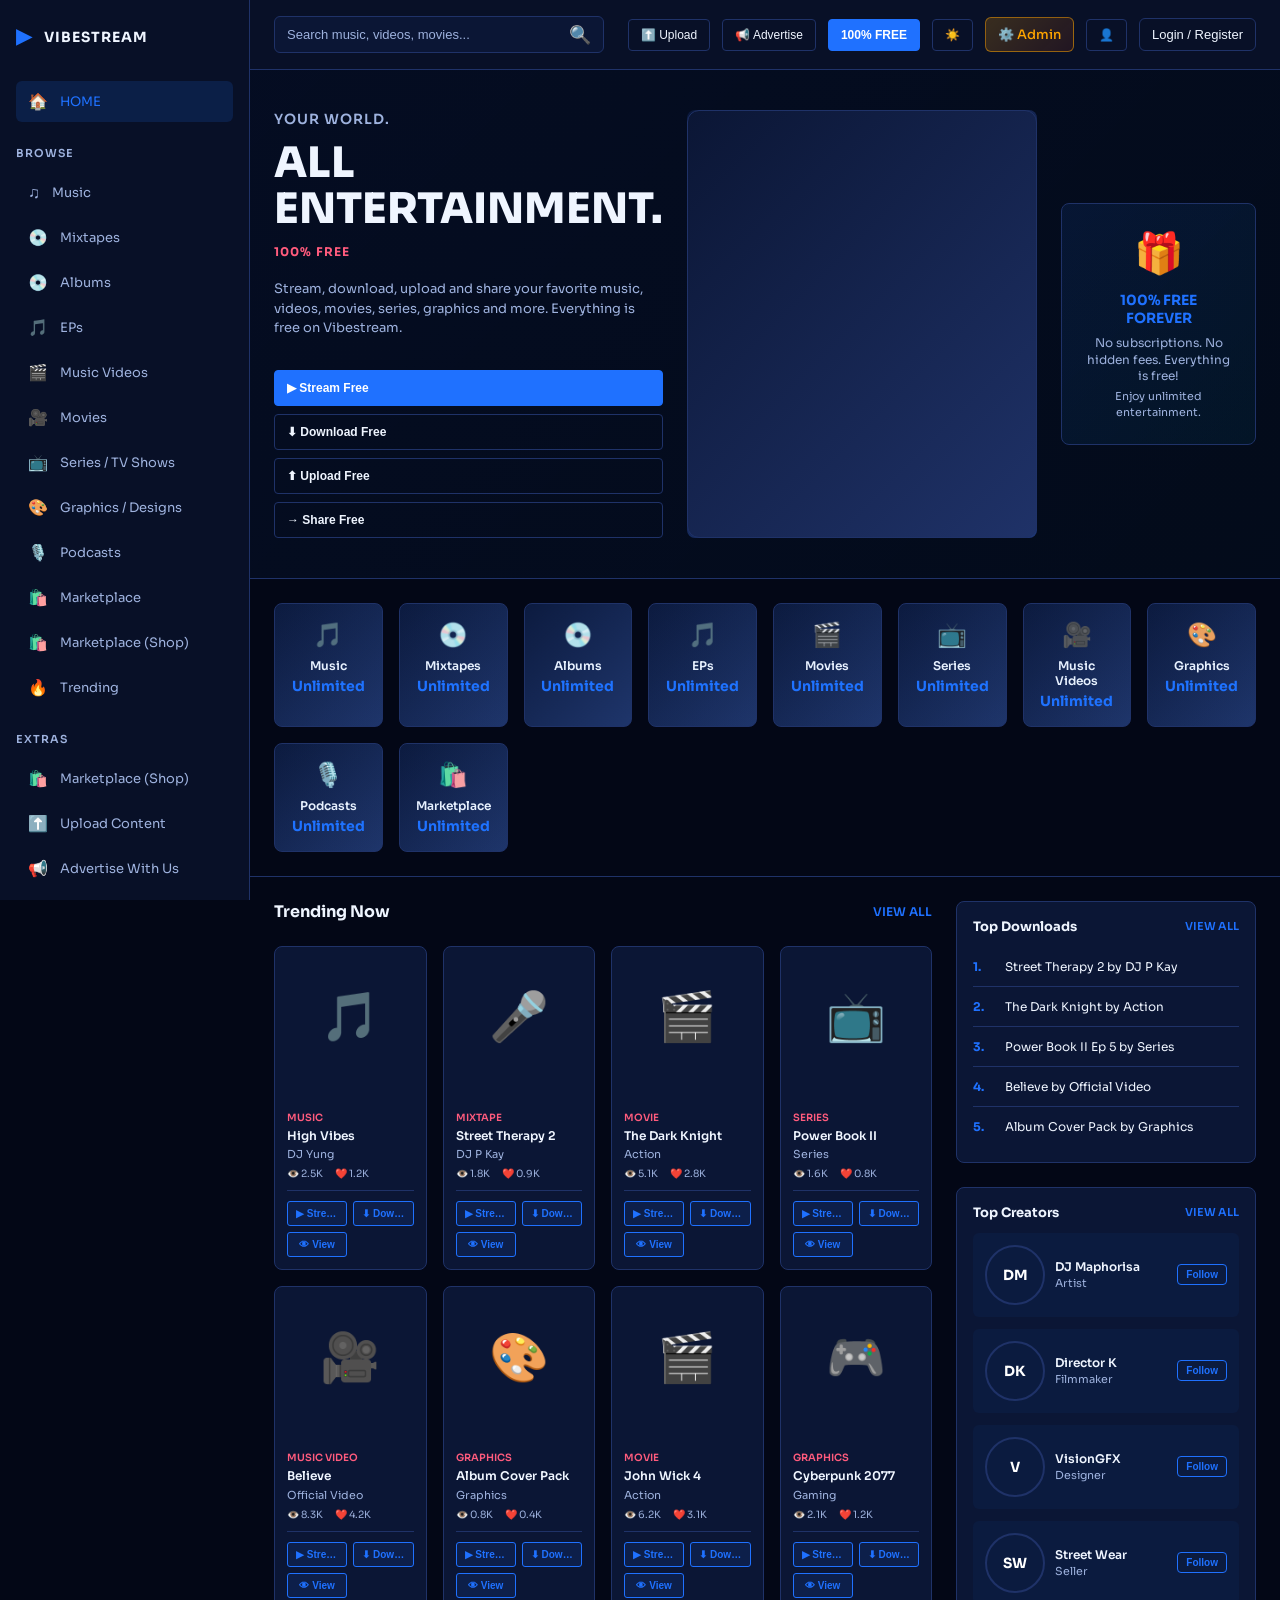
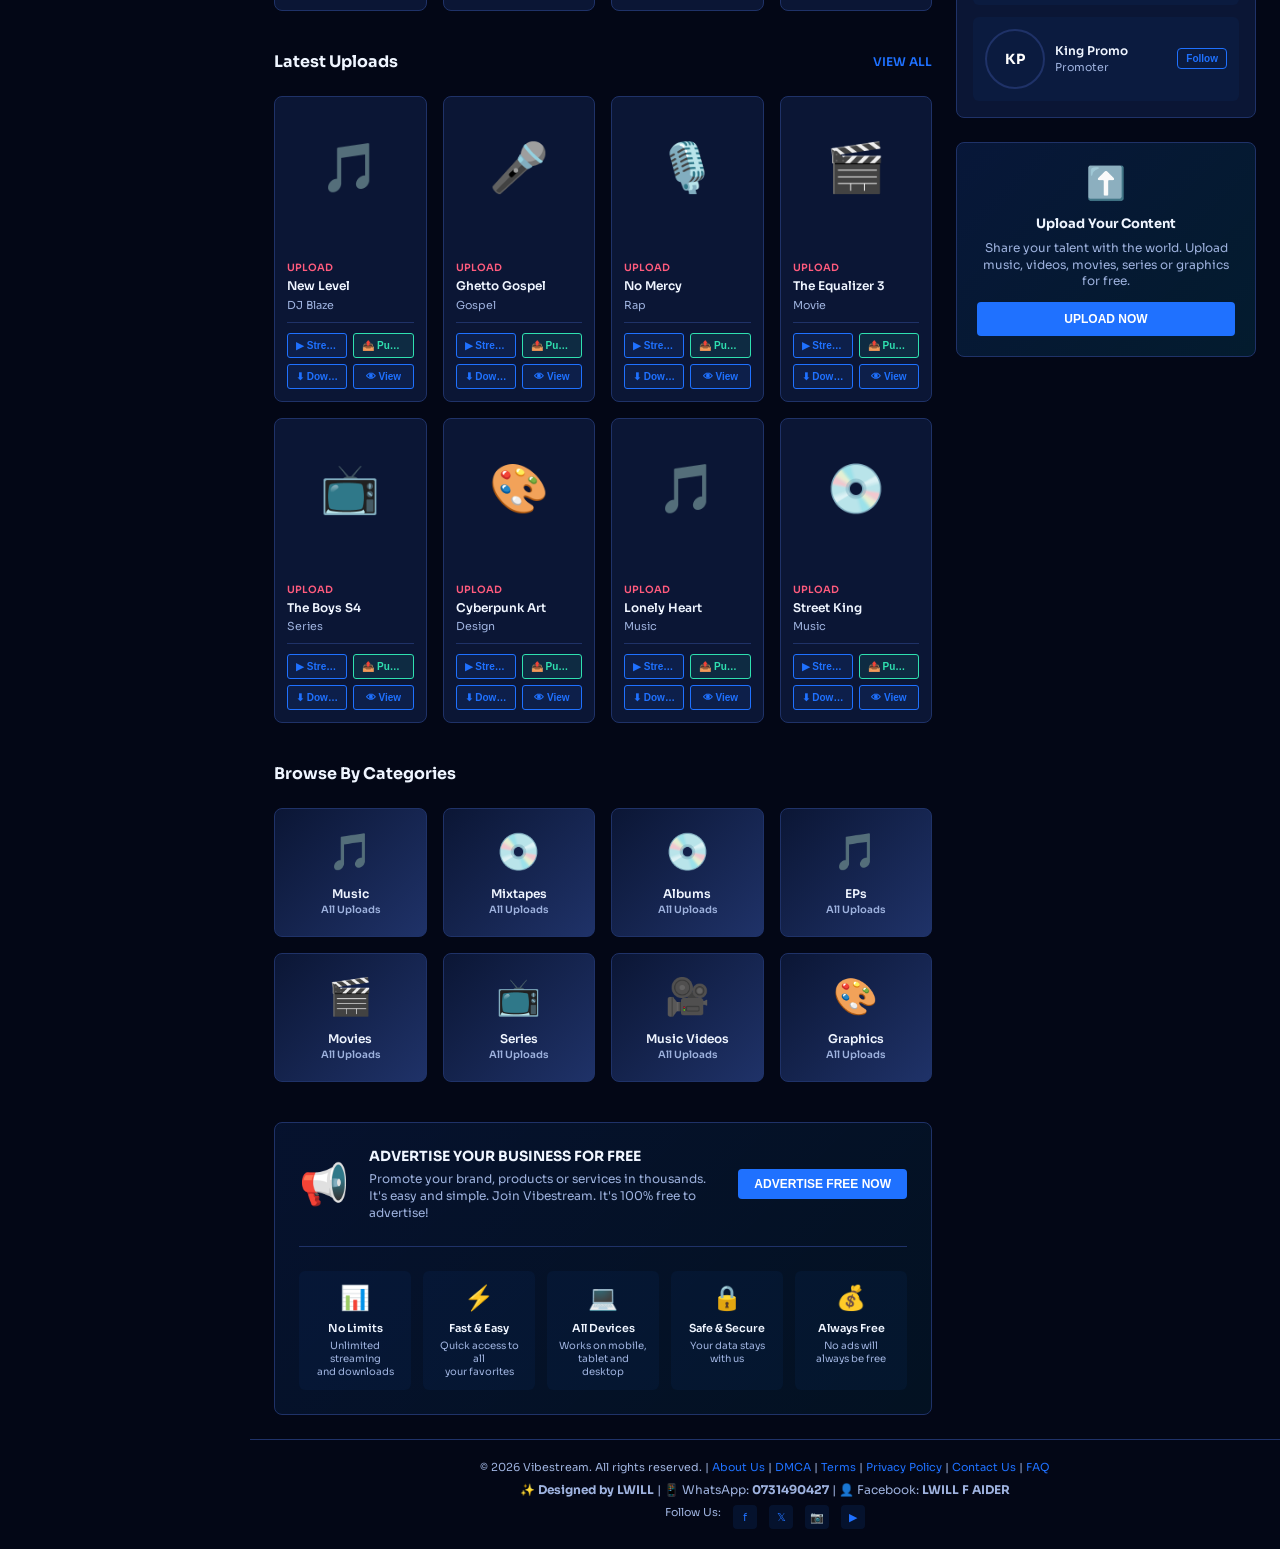
==== commit b0a96c8c: "Responsive design for mobile/tablet, fix all buttons, clean login/register form" ====
--- a/index.html
+++ b/index.html
@@ -11,10 +11,12 @@
 </head>
 <body>
   <div class="aurora"></div>
+  <div class="sidebar-overlay" id="sidebarOverlay"></div>
 
   <div class="app-container">
     <!-- LEFT SIDEBAR -->
-    <aside class="sidebar">
+    <aside class="sidebar" id="mainSidebar">
+      <button class="sidebar-close-btn" id="sidebarCloseBtn">✕</button>
       <div class="sidebar-brand">
         <div class="brand-icon">▶</div>
         <span class="brand-text">VIBESTREAM</span>
@@ -129,8 +131,9 @@
     <main class="main-content">
       <!-- TOP HEADER -->
       <header class="top-header">
+        <button class="hamburger-btn" id="hamburgerBtn" aria-label="Toggle menu">☰</button>
         <div class="search-container">
-          <input type="text" placeholder="Search for music, videos, movies, series, graphics and more..." class="search-input" id="searchInput" />
+          <input type="text" placeholder="Search music, videos, movies..." class="search-input" id="searchInput" />
           <button class="search-btn">🔍</button>
         </div>
         <div class="header-right">
@@ -405,7 +408,7 @@
       <form id="loginForm" class="auth-form" style="display: block;">
         <label>
           Email
-          <input type="email" name="loginEmail" placeholder="lwill70.bl@gmail.com" required />
+          <input type="email" name="loginEmail" placeholder="Enter your email address" required />
         </label>
         <label>
           Password
@@ -419,22 +422,22 @@
       <form id="registerForm" class="auth-form" style="display: none;">
         <label>
           Username
-          <input type="text" name="regUsername" placeholder="Your username" required />
+          <input type="text" name="regUsername" placeholder="Choose a username" required />
         </label>
         <label>
           Email
-          <input type="email" name="regEmail" placeholder="lwill70.bl@gmail.com" required />
+          <input type="email" name="regEmail" placeholder="Enter your email address" required />
         </label>
         <label>
           Password
-          <input type="password" name="regPassword" placeholder="Create password" required />
+          <input type="password" name="regPassword" placeholder="Create a strong password" required />
         </label>
         <label>
           Confirm Password
-          <input type="password" name="regConfirm" placeholder="Confirm password" required />
-        </label>
-        <button type="submit" class="btn-submit">Register</button>
-        <p style="text-align: center; color: var(--muted); font-size: 13px; margin-top: 12px;">✅ Free account. No credit card needed.</p>
+          <input type="password" name="regConfirm" placeholder="Confirm your password" required />
+        </label>
+        <button type="submit" class="btn-submit">Create Account</button>
+        <p style="text-align: center; color: var(--muted); font-size: 13px; margin-top: 12px;">✅ Free account — no credit card needed.</p>
       </form>
     </div>
   </dialog>
--- a/style.css
+++ b/style.css
@@ -1858,3 +1858,336 @@
 .player-details strong {
   color: var(--text);
 }
+
+/* ============================================
+   HAMBURGER / SIDEBAR OVERLAY (Mobile)
+   ============================================ */
+.hamburger-btn {
+  display: none;
+  background: none;
+  border: 1px solid var(--border);
+  color: var(--text);
+  font-size: 20px;
+  padding: 8px 10px;
+  border-radius: 6px;
+  cursor: pointer;
+  flex-shrink: 0;
+  transition: all 0.2s;
+}
+
+.hamburger-btn:hover {
+  border-color: var(--accent);
+  color: var(--accent);
+}
+
+.sidebar-close-btn {
+  display: none;
+  position: absolute;
+  top: 12px;
+  right: 12px;
+  background: none;
+  border: none;
+  color: var(--muted);
+  font-size: 20px;
+  cursor: pointer;
+  z-index: 101;
+}
+
+.sidebar-overlay {
+  display: none;
+  position: fixed;
+  inset: 0;
+  background: rgba(0, 0, 0, 0.6);
+  z-index: 99;
+}
+
+.sidebar-overlay.active {
+  display: block;
+}
+
+/* ============================================
+   TABLET  (max-width: 1024px)
+   ============================================ */
+@media (max-width: 1024px) {
+  .app-container {
+    grid-template-columns: 220px 1fr;
+  }
+
+  .sidebar {
+    width: 220px;
+  }
+
+  .hero {
+    grid-template-columns: 1fr 1.4fr;
+    gap: 16px;
+  }
+
+  .hero-right {
+    display: none;
+  }
+
+  .advertise-features {
+    grid-template-columns: repeat(3, 1fr);
+  }
+
+  .content-area {
+    grid-template-columns: 1fr 260px;
+    padding: 16px;
+    gap: 16px;
+  }
+}
+
+/* ============================================
+   MOBILE  (max-width: 768px)
+   ============================================ */
+@media (max-width: 768px) {
+  /* Layout */
+  .app-container {
+    grid-template-columns: 1fr;
+  }
+
+  /* Sidebar slides in from left */
+  .sidebar {
+    position: fixed;
+    left: -100%;
+    top: 0;
+    width: 260px;
+    height: 100vh;
+    z-index: 100;
+    transition: left 0.3s ease;
+  }
+
+  .sidebar.open {
+    left: 0;
+  }
+
+  .sidebar-close-btn {
+    display: block;
+  }
+
+  /* Main content full width */
+  .main-content {
+    grid-column: 1;
+    width: 100%;
+  }
+
+  /* Top header */
+  .top-header {
+    padding: 10px 12px;
+    gap: 10px;
+    flex-wrap: nowrap;
+  }
+
+  .hamburger-btn {
+    display: flex;
+    align-items: center;
+    justify-content: center;
+  }
+
+  .search-container {
+    flex: 1;
+    min-width: 0;
+  }
+
+  .header-right {
+    gap: 6px;
+    flex-shrink: 0;
+  }
+
+  /* Hide less important header buttons on small screens */
+  .btn-premium,
+  .btn-theme,
+  .btn-admin {
+    display: none;
+  }
+
+  .btn-top {
+    padding: 6px 8px;
+    font-size: 11px;
+  }
+
+  /* Hero */
+  .hero {
+    grid-template-columns: 1fr;
+    gap: 16px;
+    padding: 20px 16px;
+  }
+
+  .hero-right {
+    display: none;
+  }
+
+  .hero-middle {
+    min-height: 200px;
+    order: -1;
+  }
+
+  .hero-title {
+    font-size: 28px;
+  }
+
+  .hero-buttons {
+    flex-direction: row;
+    flex-wrap: wrap;
+    gap: 8px;
+  }
+
+  .btn-hero,
+  .btn-hero-alt {
+    flex: 1;
+    min-width: 130px;
+    text-align: center;
+  }
+
+  /* Categories */
+  .categories {
+    padding: 16px;
+  }
+
+  .category-cards {
+    grid-template-columns: repeat(auto-fill, minmax(80px, 1fr));
+    gap: 10px;
+  }
+
+  .category-card {
+    padding: 12px 8px;
+  }
+
+  .category-card .icon {
+    font-size: 20px;
+  }
+
+  .category-card h4 {
+    font-size: 10px;
+  }
+
+  /* Content area */
+  .content-area {
+    grid-template-columns: 1fr;
+    padding: 16px;
+    gap: 24px;
+  }
+
+  .sidebar-right {
+    order: -1;
+  }
+
+  .content-grid {
+    grid-template-columns: repeat(auto-fill, minmax(140px, 1fr));
+    gap: 12px;
+  }
+
+  /* Advertise features */
+  .advertise-features {
+    grid-template-columns: repeat(2, 1fr);
+  }
+
+  .advertise-content {
+    flex-direction: column;
+    text-align: center;
+  }
+
+  /* Browse categories */
+  .browse-categories {
+    grid-template-columns: repeat(auto-fill, minmax(90px, 1fr));
+  }
+
+  /* Footer */
+  .footer {
+    padding: 16px;
+    font-size: 10px;
+  }
+
+  /* Dialog */
+  .dialog-box {
+    width: 95vw;
+    max-width: none;
+    padding: 16px;
+    margin: 0 auto;
+  }
+
+  /* Player */
+  .player-box {
+    width: 95vw;
+  }
+
+  .player-cover {
+    width: 140px;
+    height: 140px;
+  }
+
+  .control-buttons {
+    flex-wrap: wrap;
+    gap: 8px;
+  }
+
+  .control-btn {
+    flex: 1;
+    min-width: 80px;
+    font-size: 11px;
+    padding: 8px 10px;
+  }
+}
+
+/* ============================================
+   SMALL MOBILE  (max-width: 480px)
+   ============================================ */
+@media (max-width: 480px) {
+  .top-header {
+    padding: 8px 10px;
+    gap: 8px;
+  }
+
+  .search-input {
+    font-size: 12px;
+  }
+
+  .hero-title {
+    font-size: 22px;
+  }
+
+  .hero-label {
+    font-size: 12px;
+  }
+
+  .hero-desc {
+    font-size: 12px;
+  }
+
+  .btn-hero,
+  .btn-hero-alt {
+    font-size: 11px;
+    padding: 9px 10px;
+  }
+
+  .content-grid {
+    grid-template-columns: repeat(2, 1fr);
+    gap: 10px;
+  }
+
+  .category-cards {
+    grid-template-columns: repeat(auto-fill, minmax(70px, 1fr));
+  }
+
+  .section-header h3 {
+    font-size: 14px;
+  }
+
+  .btn-action {
+    font-size: 9px;
+    padding: 5px 6px;
+  }
+
+  .advertise-features {
+    grid-template-columns: 1fr;
+  }
+
+  .browse-categories {
+    grid-template-columns: repeat(3, 1fr);
+  }
+
+  .login-link {
+    font-size: 11px;
+    padding: 6px 8px;
+  }
+}
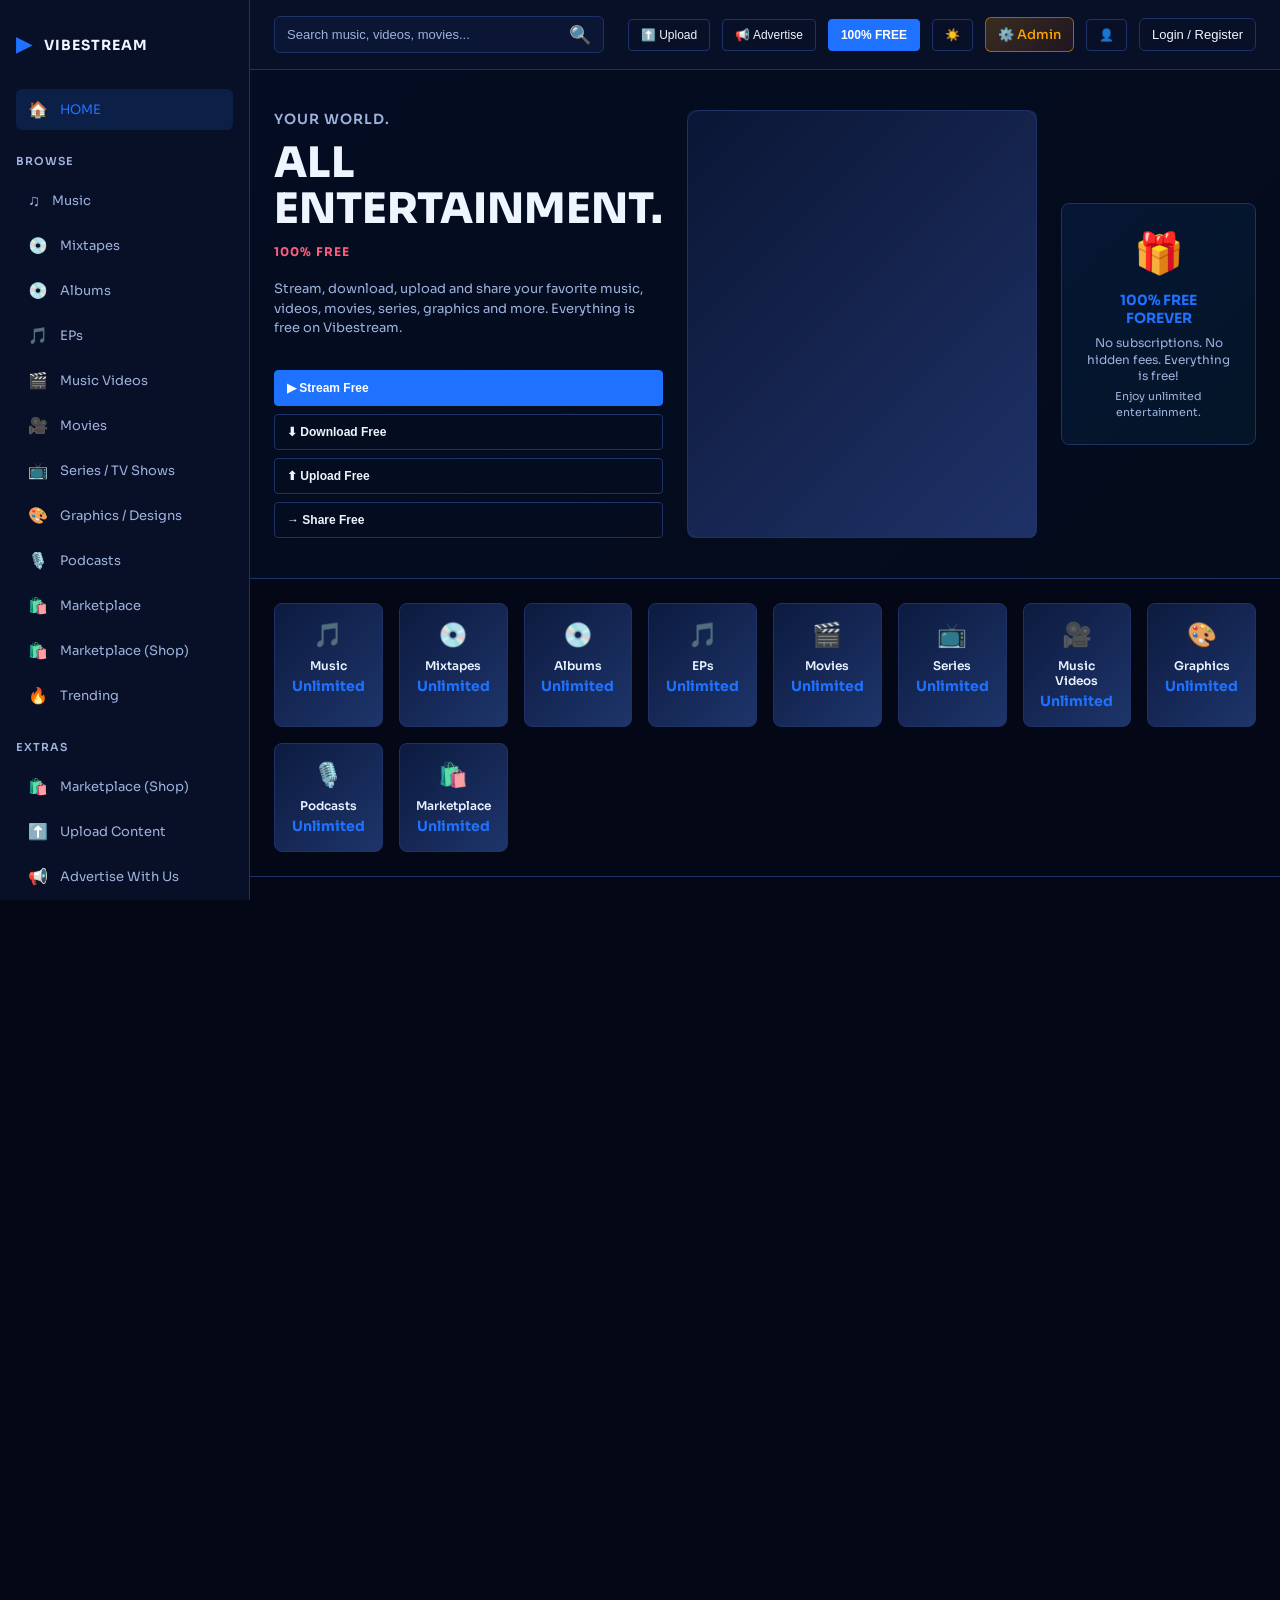
==== commit e77cdc81: "Fix mobile layout: full-width main content, prominent hide button, prevent horizontal overflow" ====
--- a/index.html
+++ b/index.html
@@ -16,8 +16,8 @@
   <div class="app-container">
     <!-- LEFT SIDEBAR -->
     <aside class="sidebar" id="mainSidebar">
-      <button class="sidebar-close-btn" id="sidebarCloseBtn">✕</button>
-      <div class="sidebar-brand">
+      <button class="sidebar-close-btn" id="sidebarCloseBtn">✕ Hide</button>
+      <div class="sidebar-brand" style="padding-top: 8px;">
         <div class="brand-icon">▶</div>
         <span class="brand-text">VIBESTREAM</span>
       </div>
--- a/style.css
+++ b/style.css
@@ -17,10 +17,13 @@
   margin: 0;
   padding: 0;
   box-sizing: border-box;
+  max-width: 100%;
 }
 
 html, body {
   height: 100%;
+  overflow-x: hidden;
+  max-width: 100vw;
 }
 
 body {
@@ -162,6 +165,8 @@
 /* MAIN CONTENT */
 .main-content {
   grid-column: 2;
+  min-width: 0;
+  overflow-x: hidden;
   overflow-y: auto;
   background: var(--bg);
 }
@@ -1883,14 +1888,24 @@
 .sidebar-close-btn {
   display: none;
   position: absolute;
-  top: 12px;
-  right: 12px;
-  background: none;
-  border: none;
-  color: var(--muted);
-  font-size: 20px;
+  top: 14px;
+  right: 14px;
+  background: rgba(255, 91, 125, 0.15);
+  border: 1.5px solid rgba(255, 91, 125, 0.5);
+  color: #ff9aac;
+  font-size: 16px;
+  font-weight: 700;
   cursor: pointer;
   z-index: 101;
+  padding: 6px 12px;
+  border-radius: 6px;
+  line-height: 1;
+  transition: all 0.2s;
+}
+
+.sidebar-close-btn:hover {
+  background: rgba(255, 91, 125, 0.3);
+  color: white;
 }
 
 .sidebar-overlay {
@@ -1941,41 +1956,55 @@
    MOBILE  (max-width: 768px)
    ============================================ */
 @media (max-width: 768px) {
-  /* Layout */
+  /* Prevent any horizontal overflow */
+  html, body {
+    overflow-x: hidden;
+    width: 100%;
+  }
+
+  /* Layout - single column, no sidebar space */
   .app-container {
     grid-template-columns: 1fr;
-  }
-
-  /* Sidebar slides in from left */
+    width: 100%;
+    overflow-x: hidden;
+  }
+
+  /* Sidebar hidden off-screen, slides in */
   .sidebar {
-    position: fixed;
-    left: -100%;
+    position: fixed !important;
+    left: -280px !important;
     top: 0;
     width: 260px;
     height: 100vh;
-    z-index: 100;
+    z-index: 200;
     transition: left 0.3s ease;
+    box-shadow: none;
   }
 
   .sidebar.open {
-    left: 0;
+    left: 0 !important;
+    box-shadow: 4px 0 24px rgba(0, 0, 0, 0.5);
   }
 
   .sidebar-close-btn {
     display: block;
   }
 
-  /* Main content full width */
+  /* Main content fills full width from left edge */
   .main-content {
-    grid-column: 1;
-    width: 100%;
+    grid-column: 1 !important;
+    width: 100% !important;
+    max-width: 100vw;
+    margin-left: 0 !important;
+    overflow-x: hidden;
   }
 
   /* Top header */
   .top-header {
     padding: 10px 12px;
-    gap: 10px;
+    gap: 8px;
     flex-wrap: nowrap;
+    width: 100%;
   }
 
   .hamburger-btn {
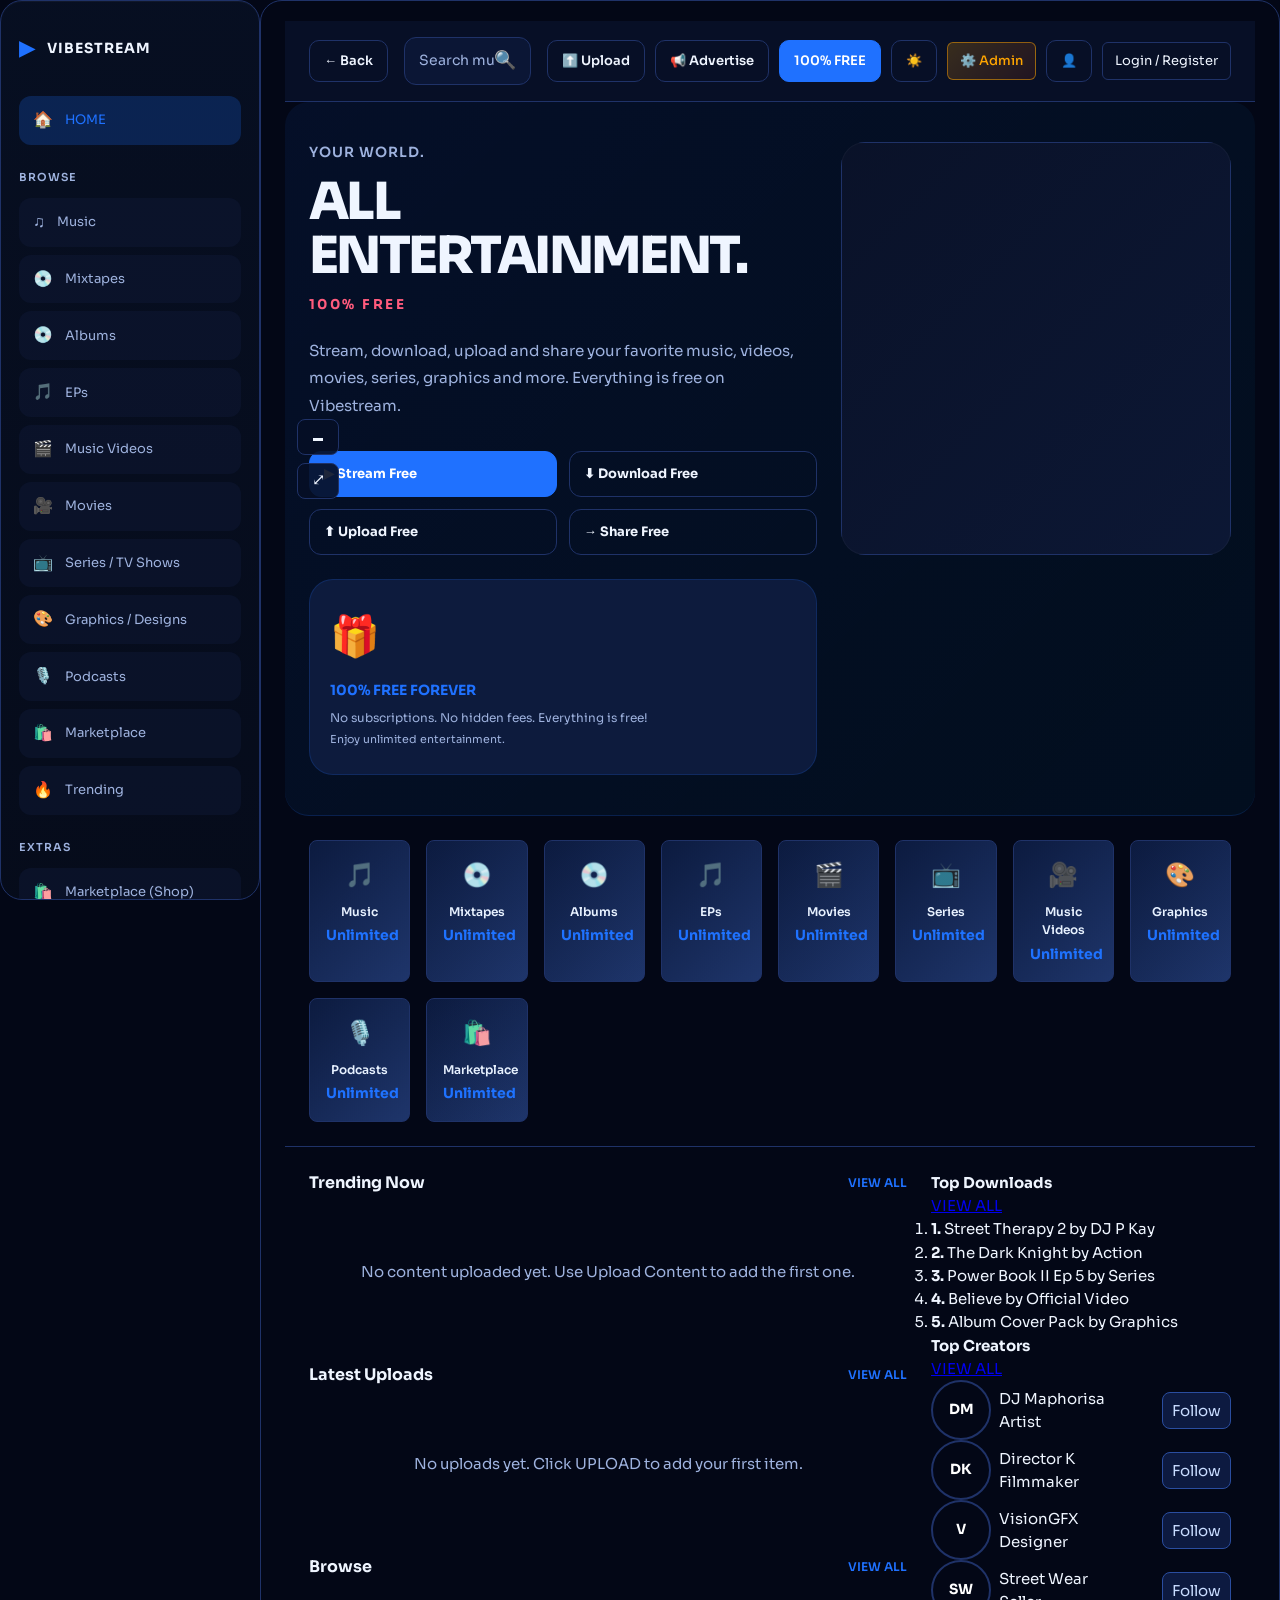
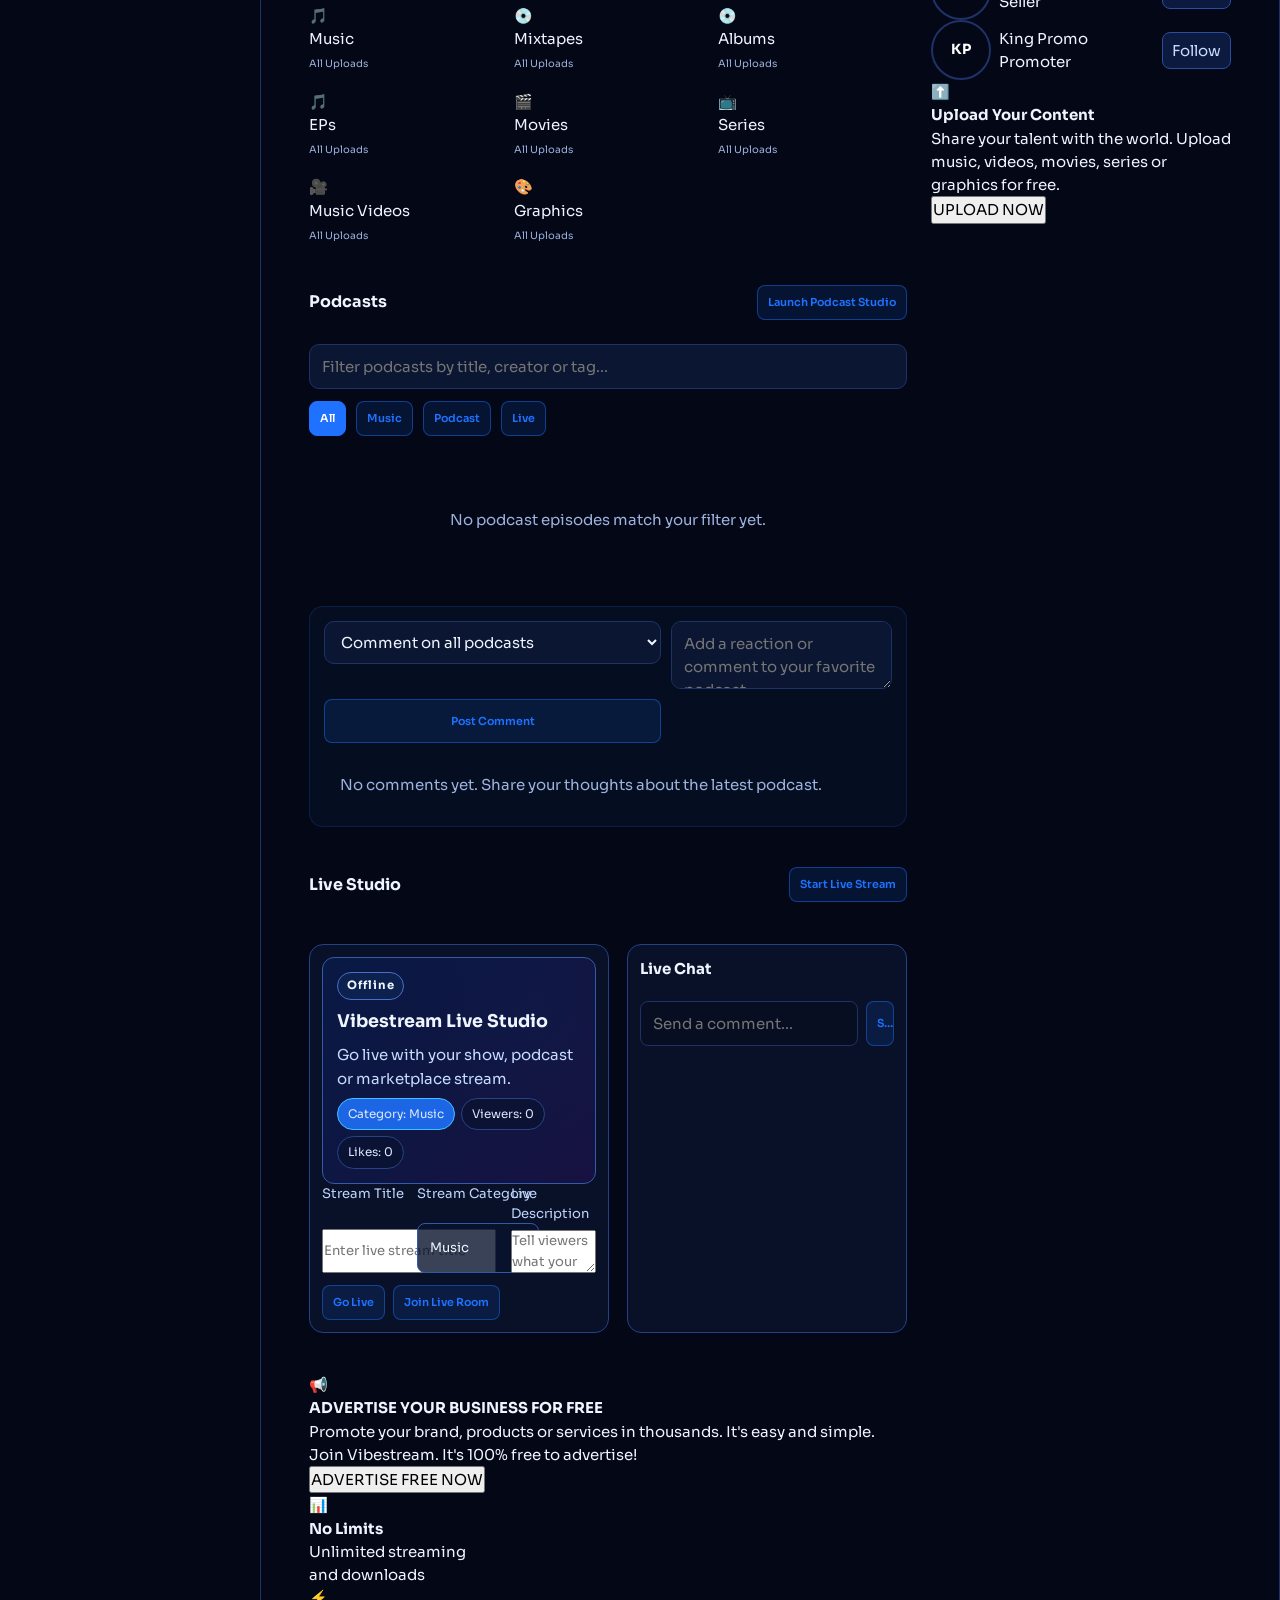
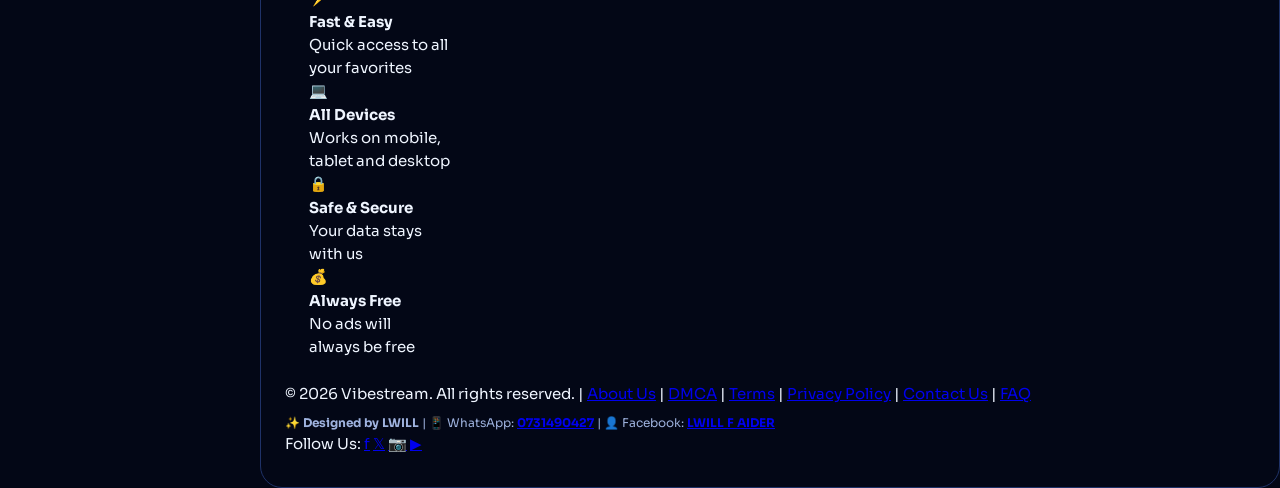
==== commit 4ab77340: "Fix uploaded media playback and metadata" ====
--- a/index.html
+++ b/index.html
@@ -1,326 +1,427 @@
 ﻿<!DOCTYPE html>
 <html lang="en">
+
 <head>
-  <meta charset="UTF-8" />
-  <meta name="viewport" content="width=device-width, initial-scale=1.0" />
-  <title>VibeStream | Creator Streaming Dashboard</title>
-  <link rel="preconnect" href="https://fonts.googleapis.com" />
-  <link rel="preconnect" href="https://fonts.gstatic.com" crossorigin />
-  <link href="https://fonts.googleapis.com/css2?family=Sora:wght@400;500;600;700;800&display=swap" rel="stylesheet" />
-  <link rel="stylesheet" href="style.css" />
+    <meta charset="UTF-8" />
+    <meta name="viewport" content="width=device-width, initial-scale=1.0" />
+    <title>VibeStream | Creator Streaming Dashboard</title>
+    <link rel="preconnect" href="https://fonts.googleapis.com" />
+    <link rel="preconnect" href="https://fonts.gstatic.com" crossorigin />
+    <link href="https://fonts.googleapis.com/css2?family=Sora:wght@400;500;600;700;800&display=swap" rel="stylesheet" />
+    <link rel="stylesheet" href="style.css?v=3" />
+    <link rel="stylesheet" href="auth.css" />
 </head>
+
 <body>
-  <div class="aurora"></div>
-  <div class="sidebar-overlay" id="sidebarOverlay"></div>
-
-  <div class="app-container">
-    <!-- LEFT SIDEBAR -->
-    <aside class="sidebar" id="mainSidebar">
-      <button class="sidebar-close-btn" id="sidebarCloseBtn">✕ Hide</button>
-      <div class="sidebar-brand" style="padding-top: 8px;">
-        <div class="brand-icon">▶</div>
-        <span class="brand-text">VIBESTREAM</span>
-      </div>
-
-      <!-- HOME -->
-      <div class="nav-section">
-        <a href="#" class="nav-item active" data-nav="home">
-          <span class="nav-icon">🏠</span>
-          <span class="nav-text">HOME</span>
-        </a>
-      </div>
-
-      <!-- BROWSE -->
-      <div class="nav-section">
-        <div class="section-label">BROWSE</div>
-        <a href="#" class="nav-item" data-nav="music" data-section="music">
-          <span class="nav-icon">♫</span>
-          <span class="nav-text">Music</span>
-        </a>
-        <a href="#" class="nav-item" data-nav="mixtapes" data-section="mixtapes">
-          <span class="nav-icon">💿</span>
-          <span class="nav-text">Mixtapes</span>
-        </a>
-        <a href="#" class="nav-item" data-nav="albums" data-section="albums">
-          <span class="nav-icon">💿</span>
-          <span class="nav-text">Albums</span>
-        </a>
-        <a href="#" class="nav-item" data-nav="eps" data-section="eps">
-          <span class="nav-icon">🎵</span>
-          <span class="nav-text">EPs</span>
-        </a>
-        <a href="#" class="nav-item" data-nav="videos" data-section="videos">
-          <span class="nav-icon">🎬</span>
-          <span class="nav-text">Music Videos</span>
-        </a>
-        <a href="#" class="nav-item" data-nav="movies" data-section="movies">
-          <span class="nav-icon">🎥</span>
-          <span class="nav-text">Movies</span>
-        </a>
-        <a href="#" class="nav-item" data-nav="series" data-section="series">
-          <span class="nav-icon">📺</span>
-          <span class="nav-text">Series / TV Shows</span>
-        </a>
-        <a href="#" class="nav-item" data-nav="graphics" data-section="graphics">
-          <span class="nav-icon">🎨</span>
-          <span class="nav-text">Graphics / Designs</span>
-        </a>        <a href="#" class="nav-item" data-nav="podcasts" data-section="podcasts">
-          <span class="nav-icon">🎙️</span>
-          <span class="nav-text">Podcasts</span>
-        </a>
-        <a href="#" class="nav-item" data-nav="marketplace" data-section="marketplace">
-          <span class="nav-icon">🛍️</span>
-          <span class="nav-text">Marketplace</span>
-        </a>        <a href="#" class="nav-item" data-nav="marketplace" data-section="marketplace">
-          <span class="nav-icon">🛍️</span>
-          <span class="nav-text">Marketplace (Shop)</span>
-        </a>
-        <a href="#" class="nav-item" data-nav="trending" data-section="trending">
-          <span class="nav-icon">🔥</span>
-          <span class="nav-text">Trending</span>
-        </a>
-      </div>
-
-      <!-- EXTRAS -->
-      <div class="nav-section">
-        <div class="section-label">EXTRAS</div>
-        <a href="#" class="nav-item" data-nav="marketplace-shop">
-          <span class="nav-icon">🛍️</span>
-          <span class="nav-text">Marketplace (Shop)</span>
-        </a>
-        <a href="#" class="nav-item" data-nav="upload" id="sidebarUpload">
-          <span class="nav-icon">⬆️</span>
-          <span class="nav-text">Upload Content</span>
-        </a>
-        <a href="#" class="nav-item" data-nav="advertise">
-          <span class="nav-icon">📢</span>
-          <span class="nav-text">Advertise With Us</span>
-        </a>
-      </div>
-
-      <!-- MY STUFF -->
-      <div class="nav-section">
-        <div class="section-label">MY STUFF</div>
-        <a href="#" class="nav-item" data-nav="favorites">
-          <span class="nav-icon">❤️</span>
-          <span class="nav-text">My Favorites</span>
-        </a>
-        <a href="#" class="nav-item" data-nav="downloads">
-          <span class="nav-icon">⬇️</span>
-          <span class="nav-text">My Downloads</span>
-        </a>
-        <a href="#" class="nav-item" data-nav="later">
-          <span class="nav-icon">⏱️</span>
-          <span class="nav-text">Watch Later</span>
-        </a>
-        <a href="#" class="nav-item" data-nav="recent">
-          <span class="nav-icon">🕐</span>
-          <span class="nav-text">Recently Played</span>
-        </a>
-      </div>
-
-      <!-- 100% FREE BANNER -->
-      <div class="free-banner">
-        <div class="free-banner-title">100% FREE</div>
-        <p>Everything on Vibestream is completely free. No subscriptions. No limits. No hidden fees. Pure entertainment.</p>
-        <button class="btn-learn">LEARN MORE</button>
-      </div>
-    </aside>
-
-    <!-- MAIN CONTENT -->
-    <main class="main-content">
-      <!-- TOP HEADER -->
-      <header class="top-header">
-        <button class="hamburger-btn" id="hamburgerBtn" aria-label="Toggle menu">☰</button>
-        <div class="search-container">
-          <input type="text" placeholder="Search music, videos, movies..." class="search-input" id="searchInput" />
-          <button class="search-btn">🔍</button>
-        </div>
-        <div class="header-right">
-          <button class="btn-top">⬆️ Upload</button>
-          <button class="btn-top">📢 Advertise</button>
-          <button class="btn-premium">100% FREE</button>
-          <button class="btn-theme">☀️</button>
-          <a href="admin.html" class="btn-admin" title="Admin Panel">⚙️ Admin</a>
-          <button class="btn-profile" id="profileBtn">👤</button>
-          <button class="login-link" id="loginBtn">Login / Register</button>
-        </div>
-      </header>
-
-      <!-- HERO SECTION -->
-      <section class="hero">
-        <div class="hero-left">
-          <h2 class="hero-label">YOUR WORLD.</h2>
-          <h1 class="hero-title">ALL ENTERTAINMENT.</h1>
-          <p class="hero-tag">100% FREE</p>
-          <p class="hero-desc">Stream, download, upload and share your favorite music, videos, movies, series, graphics and more. Everything is free on Vibestream.</p>
-          <div class="hero-buttons">
-            <button class="btn-hero">▶ Stream Free</button>
-            <button class="btn-hero-alt">⬇ Download Free</button>
-            <button class="btn-hero-alt">⬆ Upload Free</button>
-            <button class="btn-hero-alt">→ Share Free</button>
-          </div>
-        </div>
-
-        <div class="hero-middle">
-          <div class="hero-img" id="heroImage"></div>
-        </div>
-
-        <div class="hero-right">
-          <div class="free-box">
-            <div class="free-box-icon">🎁</div>
-            <h3>100% FREE FOREVER</h3>
-            <p>No subscriptions. No hidden fees. Everything is free!</p>
-            <p class="small">Enjoy unlimited entertainment.</p>
-          </div>
-        </div>
-      </section>
-
-      <!-- CATEGORY STRIP -->
-      <section class="categories">
-        <div id="categoryGrid" class="category-cards"></div>
-      </section>
-
-      <!-- MAIN CONTENT AREA -->
-      <div class="content-area">
-        <!-- LEFT FEED -->
-        <div class="feed">
-          <!-- TRENDING NOW -->
-          <div class="section">
-            <div class="section-header">
-              <h3>Trending Now</h3>
-              <a href="#" class="view-all">VIEW ALL</a>
-            </div>
-            <div id="trendingGrid" class="content-grid"></div>
-          </div>
-
-          <!-- LATEST UPLOADS -->
-          <div class="section">
-            <div class="section-header">
-              <h3>Latest Uploads</h3>
-              <a href="#" class="view-all">VIEW ALL</a>
-            </div>
-            <div id="uploadsGrid" class="content-grid"></div>
-          </div>
-
-          <!-- BROWSE BY CATEGORIES -->
-          <div class="section">
-            <div class="section-header">
-              <h3>Browse By Categories</h3>
-            </div>
-            <div id="browseGrid" class="browse-categories"></div>
-          </div>
-
-          <!-- ADVERTISE SECTION -->
-          <div class="advertise-banner">
-            <div class="advertise-content">
-              <div class="advertise-icon">📢</div>
-              <div class="advertise-text">
-                <h4>ADVERTISE YOUR BUSINESS FOR FREE</h4>
-                <p>Promote your brand, products or services in thousands. It's easy and simple. Join Vibestream. It's 100% free to advertise!</p>
-              </div>
-              <button class="btn-advertise">ADVERTISE FREE NOW</button>
-            </div>
-            <div class="advertise-features">
-              <div class="feature">
-                <div class="feature-icon">📊</div>
-                <div class="feature-text">
-                  <strong>No Limits</strong>
-                  <p>Unlimited streaming<br/>and downloads</p>
-                </div>
-              </div>
-              <div class="feature">
-                <div class="feature-icon">⚡</div>
-                <div class="feature-text">
-                  <strong>Fast & Easy</strong>
-                  <p>Quick access to all<br/>your favorites</p>
-                </div>
-              </div>
-              <div class="feature">
-                <div class="feature-icon">💻</div>
-                <div class="feature-text">
-                  <strong>All Devices</strong>
-                  <p>Works on mobile,<br/>tablet and desktop</p>
-                </div>
-              </div>
-              <div class="feature">
-                <div class="feature-icon">🔒</div>
-                <div class="feature-text">
-                  <strong>Safe & Secure</strong>
-                  <p>Your data stays<br/>with us</p>
-                </div>
-              </div>
-              <div class="feature">
-                <div class="feature-icon">💰</div>
-                <div class="feature-text">
-                  <strong>Always Free</strong>
-                  <p>No ads will<br/>always be free</p>
-                </div>
-              </div>
-            </div>
-          </div>
-        </div>
-
-        <!-- RIGHT SIDEBAR -->
-        <aside class="sidebar-right">
-          <!-- TOP DOWNLOADS -->
-          <div class="panel">
-            <div class="panel-header">
-              <h4>Top Downloads</h4>
-              <a href="#" class="view-all-sm">VIEW ALL</a>
-            </div>
-            <ol id="topDownloads" class="downloads-list"></ol>
-          </div>
-
-          <!-- TOP CREATORS -->
-          <div class="panel">
-            <div class="panel-header">
-              <h4>Top Creators</h4>
-              <a href="#" class="view-all-sm">VIEW ALL</a>
-            </div>
-            <div id="topCreators" class="creators-list"></div>
-          </div>
-
-          <!-- UPLOAD PROMO -->
-          <div class="upload-promo">
-            <div class="promo-icon">⬆️</div>
-            <h4>Upload Your Content</h4>
-            <p>Share your talent with the world. Upload music, videos, movies, series or graphics for free.</p>
-            <button class="btn-upload-now" id="sidebarUploadBtn">UPLOAD NOW</button>
-          </div>
+    <div class="aurora"></div>
+    <div class="sidebar-overlay" id="sidebarOverlay"></div>
+
+    <div class="app-container">
+        <!-- LEFT SIDEBAR -->
+        <aside class="sidebar" id="mainSidebar">
+            <button class="sidebar-close-btn" id="sidebarCloseBtn">✕ Hide</button>
+            <div class="sidebar-brand" style="padding-top: 8px;">
+                <div class="brand-icon">▶</div>
+                <span class="brand-text">VIBESTREAM</span>
+            </div>
+
+            <!-- HOME -->
+            <div class="nav-section">
+                <a href="#" class="nav-item active" data-nav="home">
+                    <span class="nav-icon">🏠</span>
+                    <span class="nav-text">HOME</span>
+                </a>
+            </div>
+
+            <!-- BROWSE -->
+            <div class="nav-section">
+                <div class="section-label">BROWSE</div>
+                <a href="#" class="nav-item" data-nav="music" data-section="music">
+                    <span class="nav-icon">♫</span>
+                    <span class="nav-text">Music</span>
+                </a>
+                <a href="#" class="nav-item" data-nav="mixtapes" data-section="mixtapes">
+                    <span class="nav-icon">💿</span>
+                    <span class="nav-text">Mixtapes</span>
+                </a>
+                <a href="#" class="nav-item" data-nav="albums" data-section="albums">
+                    <span class="nav-icon">💿</span>
+                    <span class="nav-text">Albums</span>
+                </a>
+                <a href="#" class="nav-item" data-nav="eps" data-section="eps">
+                    <span class="nav-icon">🎵</span>
+                    <span class="nav-text">EPs</span>
+                </a>
+                <a href="#" class="nav-item" data-nav="videos" data-section="videos">
+                    <span class="nav-icon">🎬</span>
+                    <span class="nav-text">Music Videos</span>
+                </a>
+                <a href="#" class="nav-item" data-nav="movies" data-section="movies">
+                    <span class="nav-icon">🎥</span>
+                    <span class="nav-text">Movies</span>
+                </a>
+                <a href="#" class="nav-item" data-nav="series" data-section="series">
+                    <span class="nav-icon">📺</span>
+                    <span class="nav-text">Series / TV Shows</span>
+                </a>
+                <a href="#" class="nav-item" data-nav="graphics" data-section="graphics">
+                    <span class="nav-icon">🎨</span>
+                    <span class="nav-text">Graphics / Designs</span>
+                </a>
+                <a href="#" class="nav-item" data-nav="podcasts" data-section="podcasts">
+                    <span class="nav-icon">🎙️</span>
+                    <span class="nav-text">Podcasts</span>
+                </a>
+                <a href="#" class="nav-item" data-nav="marketplace" data-section="marketplace">
+                    <span class="nav-icon">🛍️</span>
+                    <span class="nav-text">Marketplace</span>
+                </a>
+                <a href="#" class="nav-item" data-nav="trending" data-section="trending">
+                    <span class="nav-icon">🔥</span>
+                    <span class="nav-text">Trending</span>
+                </a>
+            </div>
+
+            <!-- EXTRAS -->
+            <div class="nav-section">
+                <div class="section-label">EXTRAS</div>
+                <a href="#" class="nav-item" data-nav="marketplace-shop">
+                    <span class="nav-icon">🛍️</span>
+                    <span class="nav-text">Marketplace (Shop)</span>
+                </a>
+                <a href="#" class="nav-item" data-nav="upload" id="sidebarUpload">
+                    <span class="nav-icon">⬆️</span>
+                    <span class="nav-text">Upload Content</span>
+                </a>
+                <a href="#" class="nav-item" data-nav="advertise">
+                    <span class="nav-icon">📢</span>
+                    <span class="nav-text">Advertise With Us</span>
+                </a>
+            </div>
+
+            <!-- MY STUFF -->
+            <div class="nav-section">
+                <div class="section-label">MY STUFF</div>
+                <a href="#" class="nav-item" data-nav="favorites">
+                    <span class="nav-icon">❤️</span>
+                    <span class="nav-text">My Favorites</span>
+                </a>
+                <a href="#" class="nav-item" data-nav="downloads">
+                    <span class="nav-icon">⬇️</span>
+                    <span class="nav-text">My Downloads</span>
+                </a>
+                <a href="#" class="nav-item" data-nav="later">
+                    <span class="nav-icon">⏱️</span>
+                    <span class="nav-text">Watch Later</span>
+                </a>
+                <a href="#" class="nav-item" data-nav="recent">
+                    <span class="nav-icon">🕐</span>
+                    <span class="nav-text">Recently Played</span>
+                </a>
+            </div>
+
+            <!-- 100% FREE BANNER -->
+            <div class="free-banner">
+                <div class="free-banner-title">100% FREE</div>
+                <p>Everything on Vibestream is completely free. No subscriptions. No limits. No hidden fees. Pure entertainment.</p>
+                <button class="btn-learn">LEARN MORE</button>
+            </div>
         </aside>
-      </div>
-
-      <!-- FOOTER -->
-      <footer class="footer">
-        <p>© 2026 Vibestream. All rights reserved. | <a href="#">About Us</a> | <a href="#">DMCA</a> | <a href="#">Terms</a> | <a href="#">Privacy Policy</a> | <a href="#">Contact Us</a> | <a href="#">FAQ</a></p>
-        <p style="font-size: 12px; color: var(--muted); margin-top: 8px;">✨ <strong>Designed by LWILL</strong> | 📱 WhatsApp: <strong>0731490427</strong> | 👤 Facebook: <strong>LWILL F AIDER</strong></p>
-        <div class="social">
-          <span>Follow Us:</span>
-          <a href="#">f</a>
-          <a href="#">𝕏</a>
-          <a href="#">📷</a>
-          <a href="#">▶</a>
-        </div>
-      </footer>
-    </main>
-  </div>
-
-  <!-- DIALOGS -->
-  <dialog id="uploadDialog" class="dialog">
-    <div class="dialog-box">
-      <button class="dialog-close" id="closeUpload">✕</button>
-      <h3>Upload New Content</h3>
-      <form id="uploadForm" class="upload-form">
-        <label>
+
+        <!-- MAIN CONTENT -->
+        <main class="main-content">
+            <!-- TOP HEADER -->
+            <header class="top-header">
+                <button class="hamburger-btn" id="hamburgerBtn" aria-label="Toggle menu">☰</button>
+                <button class="back-btn btn-top" id="backBtn" aria-label="Go back">← Back</button>
+                <div class="search-container">
+                    <input type="text" placeholder="Search music, videos, movies..." class="search-input" id="searchInput" />
+                    <button class="search-btn">🔍</button>
+                </div>
+                <div class="header-right">
+                    <button id="uploadTopBtn" class="btn-top">⬆️ Upload</button>
+                    <button id="advertiseTopBtn" class="btn-top">📢 Advertise</button>
+                    <button class="btn-premium">100% FREE</button>
+                    <button class="btn-theme">☀️</button>
+                    <a href="admin.html" class="btn-admin" title="Admin Panel">⚙️ Admin</a>
+                    <button class="btn-profile" id="profileBtn">👤</button>
+                    <button class="login-link" id="loginBtn">Login / Register</button>
+                </div>
+            </header>
+
+            <!-- HERO SECTION -->
+            <section class="hero">
+                <div class="hero-controls" aria-hidden="false">
+                    <button id="minimizeBtn" class="minimize-btn" aria-label="Minimize hero">🗕</button>
+                    <button id="resizeBtn" class="resize-btn" aria-label="Resize hero">⤢</button>
+                </div>
+                <div class="hero-left">
+                    <h2 class="hero-label">YOUR WORLD.</h2>
+                    <h1 class="hero-title">ALL ENTERTAINMENT.</h1>
+                    <p class="hero-tag">100% FREE</p>
+                    <p class="hero-desc">Stream, download, upload and share your favorite music, videos, movies, series, graphics and more. Everything is free on Vibestream.</p>
+                    <div class="hero-buttons">
+                        <button class="btn-hero">▶ Stream Free</button>
+                        <button class="btn-hero-alt">⬇ Download Free</button>
+                        <button class="btn-hero-alt">⬆ Upload Free</button>
+                        <button class="btn-hero-alt">→ Share Free</button>
+                    </div>
+                </div>
+
+                <div class="hero-middle">
+                    <div class="hero-img" id="heroImage"></div>
+                </div>
+
+                <div class="hero-right">
+                    <div class="free-box">
+                        <div class="free-box-icon">🎁</div>
+                        <h3>100% FREE FOREVER</h3>
+                        <p>No subscriptions. No hidden fees. Everything is free!</p>
+                        <p class="small">Enjoy unlimited entertainment.</p>
+                    </div>
+                </div>
+            </section>
+
+            <!-- CATEGORY STRIP -->
+            <section class="categories">
+                <div id="categoryGrid" class="category-cards"></div>
+            </section>
+
+            <!-- MAIN CONTENT AREA -->
+            <div class="content-area">
+                <!-- LEFT FEED -->
+                <div class="feed">
+                    <!-- TRENDING NOW -->
+                    <div class="section">
+                        <div class="section-header">
+                            <h3>Trending Now</h3>
+                            <a href="#" class="view-all">VIEW ALL</a>
+                        </div>
+                        <div id="trendingGrid" class="content-grid"></div>
+                    </div>
+
+                    <!-- LATEST UPLOADS -->
+                    <div class="section">
+                        <div class="section-header">
+                            <h3>Latest Uploads</h3>
+                            <a href="#" class="view-all">VIEW ALL</a>
+                        </div>
+                        <div id="uploadsGrid" class="content-grid"></div>
+                    </div>
+
+                    <!-- BROWSE SECTION -->
+                    <div class="section">
+                        <div class="section-header">
+                            <h3>Browse</h3>
+                            <a href="#" class="view-all">VIEW ALL</a>
+                        </div>
+                        <div id="browseGrid" class="content-grid browse-grid"></div>
+                    </div>
+
+                    <!-- MARKETPLACE SECTION -->
+                    <div class="section" id="marketplace" data-section="marketplace">
+                        <div class="section-header">
+                            <h3>Marketplace</h3>
+                            <button class="btn-action btn-open-marketplace">SHOP NOW</button>
+                        </div>
+                        <div id="marketplaceGrid" class="content-grid"></div>
+                    </div>
+
+                    <!-- PODCAST SECTION -->
+                    <div class="section" id="podcasts" data-section="podcasts">
+                        <div class="section-header">
+                            <h3>Podcasts</h3>
+                            <button class="btn-action btn-open-podcast">Launch Podcast Studio</button>
+                        </div>
+                        <div class="podcast-toolbar">
+                            <input id="podcastSearchInput" type="text" placeholder="Filter podcasts by title, creator or tag..." />
+                            <div class="podcast-filter-buttons">
+                                <button class="btn-action btn-small" data-podcast-filter="all">All</button>
+                                <button class="btn-action btn-small" data-podcast-filter="music">Music</button>
+                                <button class="btn-action btn-small" data-podcast-filter="podcast">Podcast</button>
+                                <button class="btn-action btn-small" data-podcast-filter="live">Live</button>
+                            </div>
+                        </div>
+                        <div id="podcastFeed" class="content-grid"></div>
+                        <div class="podcast-comment-box">
+                            <div class="podcast-comment-top">
+                                <select id="podcastCommentTarget">
+                  <option value="all">Comment on all podcasts</option>
+                </select>
+                                <textarea id="podcastCommentInput" rows="2" placeholder="Add a reaction or comment to your favorite podcast..."></textarea>
+                                <button class="btn-action btn-small" id="podcastCommentSubmit">Post Comment</button>
+                            </div>
+                            <div id="podcastCommentList" class="podcast-comment-list"></div>
+                        </div>
+                    </div>
+
+                    <!-- LIVE STUDIO SECTION -->
+                    <div class="section" id="liveStudio" data-section="live">
+                        <div class="section-header">
+                            <h3>Live Studio</h3>
+                            <button class="btn-action" id="openLiveStudio">Start Live Stream</button>
+                        </div>
+                        <div class="live-studio">
+                            <div class="live-main">
+                                <div class="stream-screen">
+                                    <div class="screen-status" id="liveStatus">Offline</div>
+                                    <h3 id="liveTitle">Vibestream Live Studio</h3>
+                                    <p id="liveDescription">Go live with your show, podcast or shop stream. Engage viewers, share products, and host live sessions instantly.</p>
+                                    <div class="stream-filter-row">
+                                        <span class="stream-filter-chip active" id="liveCategory">Category: Music</span>
+                                        <span class="stream-filter-chip" id="liveViewers">Viewers: 0</span>
+                                        <span class="stream-filter-chip" id="liveLikes">Likes: 0</span>
+                                    </div>
+                                    <video id="livePreview" autoplay playsinline muted style="display:none; width:100%; max-height:320px; border-radius:12px; margin-top:12px; background:#000;"></video>
+                                </div>
+                                <div class="streaming-grid">
+                                    <label>
+                    Stream Title
+                    <input type="text" id="liveTitleInput" placeholder="Enter live stream title" />
+                  </label>
+                                    <label>
+                    Stream Category
+                    <select id="liveCategorySelect">
+                      <option value="Music">Music</option>
+                      <option value="Podcast">Podcast</option>
+                      <option value="Marketplace">Marketplace</option>
+                      <option value="Video">Video</option>
+                      <option value="Live Show">Live Show</option>
+                    </select>
+                  </label>
+                                    <label>
+                    Live Description
+                    <textarea id="liveDescInput" rows="2" placeholder="Tell viewers what your stream is about"></textarea>
+                  </label>
+                                </div>
+                                <div class="streaming-actions">
+                                    <button class="btn-action" id="startLiveBtn">Go Live</button>
+                                    <button class="btn-action" id="stopLiveBtn" style="display:none;">End Stream</button>
+                                    <button class="btn-action" id="joinLiveBtn">Join Live Room</button>
+                                </div>
+                            </div>
+                            <div class="comments-panel">
+                                <h4>Live Chat</h4>
+                                <div id="liveChat" class="stream-feed" style="max-height: 360px; overflow-y: auto;"></div>
+                                <div style="display:flex; gap:8px; margin-top:12px;">
+                                    <input id="liveChatInput" type="text" placeholder="Send a comment..." style="flex:1; padding:10px 12px; border-radius:8px; border:1px solid var(--border); background: rgba(0,0,0,0.16); color: var(--text);" />
+                                    <button class="btn-action" id="sendLiveChat">Send</button>
+                                </div>
+                            </div>
+                        </div>
+                    </div>
+
+                    <!-- ADVERTISE SECTION -->
+                    <div class="advertise-banner">
+                        <div class="advertise-content">
+                            <div class="advertise-icon">📢</div>
+                            <div class="advertise-text">
+                                <h4>ADVERTISE YOUR BUSINESS FOR FREE</h4>
+                                <p>Promote your brand, products or services in thousands. It's easy and simple. Join Vibestream. It's 100% free to advertise!</p>
+                            </div>
+                            <button class="btn-advertise">ADVERTISE FREE NOW</button>
+                        </div>
+                        <div class="advertise-features">
+                            <div class="feature">
+                                <div class="feature-icon">📊</div>
+                                <div class="feature-text">
+                                    <strong>No Limits</strong>
+                                    <p>Unlimited streaming<br/>and downloads</p>
+                                </div>
+                            </div>
+                            <div class="feature">
+                                <div class="feature-icon">⚡</div>
+                                <div class="feature-text">
+                                    <strong>Fast & Easy</strong>
+                                    <p>Quick access to all<br/>your favorites</p>
+                                </div>
+                            </div>
+                            <div class="feature">
+                                <div class="feature-icon">💻</div>
+                                <div class="feature-text">
+                                    <strong>All Devices</strong>
+                                    <p>Works on mobile,<br/>tablet and desktop</p>
+                                </div>
+                            </div>
+                            <div class="feature">
+                                <div class="feature-icon">🔒</div>
+                                <div class="feature-text">
+                                    <strong>Safe & Secure</strong>
+                                    <p>Your data stays<br/>with us</p>
+                                </div>
+                            </div>
+                            <div class="feature">
+                                <div class="feature-icon">💰</div>
+                                <div class="feature-text">
+                                    <strong>Always Free</strong>
+                                    <p>No ads will<br/>always be free</p>
+                                </div>
+                            </div>
+                        </div>
+                    </div>
+                </div>
+
+                <!-- RIGHT SIDEBAR -->
+                <aside class="sidebar-right">
+                    <!-- TOP DOWNLOADS -->
+                    <div class="panel">
+                        <div class="panel-header">
+                            <h4>Top Downloads</h4>
+                            <a href="#" class="view-all-sm">VIEW ALL</a>
+                        </div>
+                        <ol id="topDownloads" class="downloads-list"></ol>
+                    </div>
+
+                    <!-- TOP CREATORS -->
+                    <div class="panel">
+                        <div class="panel-header">
+                            <h4>Top Creators</h4>
+                            <a href="#" class="view-all-sm">VIEW ALL</a>
+                        </div>
+                        <div id="topCreators" class="creators-list"></div>
+                    </div>
+
+                    <!-- UPLOAD PROMO -->
+                    <div class="upload-promo">
+                        <div class="promo-icon">⬆️</div>
+                        <h4>Upload Your Content</h4>
+                        <p>Share your talent with the world. Upload music, videos, movies, series or graphics for free.</p>
+                        <button class="btn-upload-now" id="sidebarUploadBtn">UPLOAD NOW</button>
+                    </div>
+                </aside>
+            </div>
+
+            <!-- FOOTER -->
+            <footer class="footer">
+                <p>© 2026 Vibestream. All rights reserved. | <a href="#">About Us</a> | <a href="#">DMCA</a> | <a href="#">Terms</a> | <a href="#">Privacy Policy</a> | <a href="#">Contact Us</a> | <a href="#">FAQ</a></p>
+                <p style="font-size: 12px; color: var(--muted); margin-top: 8px;">✨ <strong>Designed by LWILL</strong> | 📱 WhatsApp: <a href="https://wa.me/27731490427" target="_blank" rel="noopener noreferrer"><strong>0731490427</strong></a> | 👤 Facebook: <a href="https://www.facebook.com/lwill.f.aider" target="_blank"
+                        rel="noopener noreferrer"><strong>LWILL F AIDER</strong></a></p>
+                <div class="social">
+                    <span>Follow Us:</span>
+                    <a href="https://www.facebook.com/lwill.f.aider" target="_blank" rel="noopener noreferrer" aria-label="LWILL F AIDER on Facebook">f</a>
+                    <a href="#">𝕏</a>
+                    <a href="#">📷</a>
+                    <a href="#">▶</a>
+                </div>
+            </footer>
+        </main>
+    </div>
+
+    <!-- DIALOGS -->
+    <dialog id="uploadDialog" class="dialog">
+        <div class="dialog-box">
+            <button class="dialog-close" id="closeUpload">✕</button>
+            <h3>Upload New Content</h3>
+            <form id="uploadForm" class="upload-form">
+                <label>
           Title
           <input type="text" name="title" placeholder="Enter title" required />
         </label>
-        <label>
+                <label>
           Artist Name
           <input type="text" name="artistName" placeholder="Your artist/creator name" required />
         </label>
-        <label>
+                <label>
           Category
           <select name="category" required>
             <option value="">Select category</option>
@@ -338,132 +439,161 @@
             <option value="other">Other</option>
           </select>
         </label>
-        <label>
-          Genre
-          <input type="text" name="genre" placeholder="e.g., Hip-Hop, Jazz, R&B, Electronic, Pop" />
-        </label>
-        <label>
-          Album Name (for music releases)
-          <input type="text" name="albumName" placeholder="Optional - Album or project name" />
-        </label>
-        <label>
-          Features (Collaborators)
-          <input type="text" name="features" placeholder="Optional - Artist names, comma-separated" />
-        </label>
-        <label>
-          Album Cover / Thumbnail
-          <input type="file" name="cover" accept="image/*" />
-        </label>
-        <label>
-          Tracklist (for albums/playlists)
-          <textarea name="tracklist" placeholder="Optional - Enter track names, one per line" rows="3"></textarea>
-        </label>
-        <label>
-          Description
-          <textarea name="description" placeholder="Enter description" rows="2"></textarea>
-        </label>
-        <label>
-          Upload File
-          <input type="file" name="mediaFile" accept="image/*,video/*,audio/*" />
-        </label>
-        <button type="submit" class="btn-submit">Upload</button>
-      </form>
-    </div>
-  </dialog>
-
-  <dialog id="profileDialog" class="dialog">
-    <div class="dialog-box">
-      <button class="dialog-close" id="closeProfile">✕</button>
-      <h3>User Profile</h3>
-      <form id="profileForm" class="profile-form">
-        <label>
+                <label id="uploadGenreField">
+                    Genre / Style
+                    <input type="text" name="genre" placeholder="e.g., Hip-Hop, Jazz, Poster Design" />
+                </label>
+                <div id="musicReleaseFields" class="upload-form-section" hidden>
+                    <label>
+                        Album / Project Name
+                        <input type="text" name="albumName" placeholder="Album or project name" />
+                    </label>
+                    <label>
+                        Features / Collaborators
+                        <input type="text" name="features" placeholder="Artist names, comma-separated" />
+                    </label>
+                    <label id="tracklistField">
+                        Tracklist <span class="field-hint">Maximum 50 songs</span>
+                        <textarea name="tracklist" placeholder="Enter one song title per line" rows="5" maxlength="3000"></textarea>
+                        <small id="tracklistCount" class="field-hint">0 / 50 songs</small>
+                    </label>
+                </div>
+                <div id="videoDetailsFields" class="upload-form-section" hidden>
+                    <label>
+                        Director / Video Creator
+                        <input type="text" name="director" placeholder="Who directed or created this video?" />
+                    </label>
+                    <label>
+                        Record Label
+                        <input type="text" name="label" placeholder="Record label or leave blank" />
+                    </label>
+                    <label>
+                        Producer
+                        <input type="text" name="producer" placeholder="Producer (optional)" />
+                    </label>
+                    <label>
+                        Release Year
+                        <input type="number" name="releaseYear" min="1900" max="2100" placeholder="2026" />
+                    </label>
+                    <label>
+                        Duration
+                        <input type="text" name="duration" placeholder="e.g., 4:32" />
+                    </label>
+                </div>
+                <label id="uploadCoverField">
+                    Cover / Thumbnail
+                    <input type="file" name="cover" accept="image/*" />
+                </label>
+                <label>
+                    Description
+                    <textarea name="description" placeholder="Tell people about this upload" rows="3"></textarea>
+                </label>
+                <label id="uploadMediaField">
+                    <span id="uploadMediaLabel">Upload File</span>
+                    <input type="file" name="mediaFile" accept="image/*,video/*,audio/*" />
+                    <small id="uploadMediaHint" class="field-hint">Choose the main file for this upload.</small>
+                </label>
+                <button type="submit" class="btn-submit">Upload</button>
+            </form>
+        </div>
+    </dialog>
+
+    <dialog id="profileDialog" class="dialog">
+        <div class="dialog-box">
+            <button class="dialog-close" id="closeProfile">✕</button>
+            <h3>User Profile</h3>
+            <form id="profileForm" class="profile-form">
+                <label>
           Display Name
           <input type="text" name="displayName" placeholder="Your name" maxlength="60" />
         </label>
-        <label>
+                <label>
           Avatar Initials (2 chars)
           <input type="text" name="initials" placeholder="JD" maxlength="2" style="text-transform:uppercase" />
         </label>
-        <label>
+                <label>
           Bio
           <textarea name="bio" placeholder="Tell us about yourself" maxlength="200" rows="3"></textarea>
         </label>
-        <button type="submit" class="btn-submit">Save</button>
-      </form>
-    </div>
-  </dialog>
-
-  <!-- LOGIN / REGISTER DIALOG -->
-  <dialog id="loginDialog" class="dialog">
-    <div class="dialog-box">
-      <button class="dialog-close" id="closeLogin">✕</button>
-      <h3>Welcome to VibeStream</h3>
-      
-      <div class="tabs">
-        <button class="tab-btn active" data-tab="login">Login</button>
-        <button class="tab-btn" data-tab="register">Register</button>
-      </div>
-
-      <!-- LOGIN TAB -->
-      <form id="loginForm" class="auth-form" style="display: block;">
-        <label>
+                <button type="submit" class="btn-submit">Save</button>
+            </form>
+        </div>
+    </dialog>
+
+    <!-- LOGIN / REGISTER DIALOG -->
+    <dialog id="loginDialog" class="dialog">
+        <div class="dialog-box">
+            <button class="dialog-close" id="closeLogin">✕</button>
+            <h3>Welcome to VibeStream</h3>
+
+            <div class="tabs">
+                <button class="tab-btn active" data-tab="login">Login</button>
+                <button class="tab-btn" data-tab="register">Register</button>
+            </div>
+
+            <!-- LOGIN TAB -->
+            <form id="loginForm" class="auth-form" style="display: block;">
+                <label>
           Email
           <input type="email" name="loginEmail" placeholder="Enter your email address" required />
         </label>
-        <label>
+                <label>
           Password
           <input type="password" name="loginPassword" placeholder="Enter your password" required />
         </label>
-        <button type="submit" class="btn-submit">Login</button>
-        <p style="text-align: center; color: var(--muted); font-size: 13px; margin-top: 12px;">🔐 Your data is safely stored locally on your device</p>
-      </form>
-
-      <!-- REGISTER TAB -->
-      <form id="registerForm" class="auth-form" style="display: none;">
-        <label>
+                <div class="auth-action-row">
+                    <button type="submit" class="btn-submit">Login</button>
+                    <button type="button" id="forgotPasswordBtn" class="link-button">Forgot Password?</button>
+                </div>
+                <p class="auth-message">🔐 Your data is safely stored locally on your device.</p>
+            </form>
+
+            <!-- REGISTER TAB -->
+            <form id="registerForm" class="auth-form" style="display: none;">
+                <label>
           Username
           <input type="text" name="regUsername" placeholder="Choose a username" required />
         </label>
-        <label>
+                <label>
           Email
           <input type="email" name="regEmail" placeholder="Enter your email address" required />
         </label>
-        <label>
+                <label>
           Password
           <input type="password" name="regPassword" placeholder="Create a strong password" required />
         </label>
-        <label>
+                <label>
           Confirm Password
           <input type="password" name="regConfirm" placeholder="Confirm your password" required />
         </label>
-        <button type="submit" class="btn-submit">Create Account</button>
-        <p style="text-align: center; color: var(--muted); font-size: 13px; margin-top: 12px;">✅ Free account — no credit card needed.</p>
-      </form>
-    </div>
-  </dialog>
-
-  <!-- ADVERTISE PRODUCTS DIALOG -->
-  <dialog id="advertiseDialog" class="dialog">
-    <div class="dialog-box">
-      <button class="dialog-close" id="closeAdvertise">✕</button>
-      <h3>📢 Advertise Your Product</h3>
-      <form id="advertiseForm" class="advertise-form">
-        <label>
+                <button type="submit" class="btn-submit">Create Account</button>
+                <p class="auth-message">✅ Free account — no credit card needed.</p>
+            </form>
+        </div>
+    </dialog>
+
+    <!-- ADVERTISE PRODUCTS DIALOG -->
+    <dialog id="advertiseDialog" class="dialog">
+        <div class="dialog-box">
+            <button class="dialog-close" id="closeAdvertise">✕</button>
+            <h3>📢 Advertise Your Product</h3>
+            <form id="advertiseForm" class="advertise-form">
+                <label>
           Product Name *
           <input type="text" name="productName" placeholder="What are you selling?" required />
         </label>
-        
-        <label>
+
+                <label>
           Price *
           <input type="text" name="price" placeholder="e.g., R299, $19.99" required />
         </label>
 
-        <label>
+                <label>
           Location / City *
           <input type="text" name="location" placeholder="Where are you based?" required />
         </label>
 
-        <label>
+                <label>
           Delivery Type *
           <select name="deliveryType" required>
             <option value="">Select delivery type</option>
@@ -475,160 +605,175 @@
           </select>
         </label>
 
-        <label>
+                <label>
           Contact Phone Number *
           <input type="tel" name="phone" placeholder="e.g., 0731490427" required />
         </label>
 
-        <label>
+                <label>
           WhatsApp Number
           <input type="tel" name="whatsapp" placeholder="WhatsApp number (if different)" />
         </label>
 
-        <label>
+                <label>
           Facebook Page
           <input type="url" name="facebook" placeholder="https://facebook.com/yourpage" />
         </label>
 
-        <label>
+                <label>
           TikTok Username
           <input type="text" name="tiktok" placeholder="@yourusername" />
         </label>
 
-        <label>
+                <label>
           Instagram Username
           <input type="text" name="instagram" placeholder="@yourusername" />
         </label>
 
-        <label>
+                <label>
           Product Description
           <textarea name="description" placeholder="Describe your product or service" rows="3" required></textarea>
         </label>
 
-        <button type="submit" class="btn-submit">Publish Ad</button>
-      </form>
-    </div>
-  </dialog>
-
-  <!-- LIVE PODCAST DIALOG -->
-  <dialog id="podcastDialog" class="dialog">
-    <div class="dialog-box">
-      <button class="dialog-close" id="closePodcast">✕</button>
-      <h3>🎙️ Live Podcast Recording</h3>
-      
-      <div class="podcast-container">
-        <div class="podcast-info">
-          <p><strong>Recording Status:</strong> <span id="podcastStatus">Ready</span></p>
-          <p><strong>Duration:</strong> <span id="podcastDuration">0:00</span></p>
+                <label>
+          Product Image
+          <input type="file" name="productImage" accept="image/*" />
+        </label>
+
+                <button type="submit" class="btn-submit">Publish Ad</button>
+            </form>
         </div>
-
-        <div class="podcast-controls">
-          <button type="button" class="control-btn primary" id="startRecording">🔴 Start Recording</button>
-          <button type="button" class="control-btn" id="stopRecording" style="display: none;">⏹ Stop Recording</button>
-          <button type="button" class="control-btn" id="pauseRecording" style="display: none;">⏸ Pause</button>
-          <button type="button" class="control-btn" id="resumeRecording" style="display: none;">▶ Resume</button>
-        </div>
-
-        <form id="podcastForm" class="podcast-form" style="display: none; margin-top: 16px;">
-          <label>
+    </dialog>
+
+    <!-- LIVE PODCAST DIALOG -->
+    <dialog id="podcastDialog" class="dialog">
+        <div class="dialog-box">
+            <button class="dialog-close" id="closePodcast">✕</button>
+            <h3>🎙️ Live Podcast Recording</h3>
+
+            <div class="podcast-container">
+                <div class="podcast-info">
+                    <p><strong>Recording Status:</strong> <span id="podcastStatus">Ready</span></p>
+                    <p><strong>Duration:</strong> <span id="podcastDuration">0:00</span></p>
+                </div>
+
+                <div class="podcast-controls">
+                    <button type="button" class="control-btn primary" id="startRecording">🔴 Start Recording</button>
+                    <button type="button" class="control-btn" id="stopRecording" style="display: none;">⏹ Stop Recording</button>
+                    <button type="button" class="control-btn" id="pauseRecording" style="display: none;">⏸ Pause</button>
+                    <button type="button" class="control-btn" id="resumeRecording" style="display: none;">▶ Resume</button>
+                </div>
+
+                <div class="podcast-guest-panel">
+                    <h4>Invite Podcast Guests</h4>
+                    <div class="guest-controls">
+                        <input type="text" id="podcastGuestInput" placeholder="Add guest name" />
+                        <button type="button" class="btn-action btn-small" id="addGuestBtn">Invite</button>
+                    </div>
+                    <div id="podcastGuests" class="guest-list"></div>
+                </div>
+
+                <form id="podcastForm" class="podcast-form" style="display: none; margin-top: 16px;">
+                    <label>
             Podcast Title *
             <input type="text" name="podcastTitle" placeholder="What's your episode about?" required />
           </label>
-          
-          <label>
+
+                    <label>
             Description
             <textarea name="podcastDesc" placeholder="Episode description" rows="2"></textarea>
           </label>
 
-          <label>
+                    <label>
             Tags (comma-separated)
             <input type="text" name="podcastTags" placeholder="e.g., music, lifestyle, education" />
           </label>
 
-          <div class="podcast-actions">
-            <button type="button" class="btn-action" id="downloadPodcast">⬇️ Download</button>
-            <button type="submit" class="btn-submit">📤 Publish Episode</button>
-          </div>
-        </form>
-
-        <div id="recordedPodcasts" class="recorded-list" style="margin-top: 20px; padding-top: 20px; border-top: 1px solid var(--border);">
-          <h4>Your Recorded Episodes</h4>
-          <div id="podcastsList"></div>
+                    <div class="podcast-actions">
+                        <button type="button" class="btn-action" id="downloadPodcast">⬇️ Download</button>
+                        <button type="submit" class="btn-submit">📤 Publish Episode</button>
+                    </div>
+                </form>
+
+                <div id="recordedPodcasts" class="recorded-list" style="margin-top: 20px; padding-top: 20px; border-top: 1px solid var(--border);">
+                    <h4>Your Recorded Episodes</h4>
+                    <div id="podcastsList"></div>
+                </div>
+            </div>
         </div>
-      </div>
-    </div>
-  </dialog>
-
-  <!-- MEDIA PLAYER -->
-  <dialog id="playerDialog" class="dialog">
-    <div class="dialog-box player-box">
-      <button class="dialog-close" id="closePlayer">✕</button>
-      <h3 id="playerTitle">Now Playing</h3>
-      
-      <div class="player-container">
-        <!-- Album Cover / Thumbnail -->
-        <div class="player-cover">
-          <div id="coverImage" class="cover-image">🎵</div>
-          <div class="play-overlay" id="playOverlay">
-            <button class="play-icon">▶</button>
-          </div>
+    </dialog>
+
+    <!-- MEDIA PLAYER -->
+    <dialog id="playerDialog" class="dialog">
+        <div class="dialog-box player-box">
+            <button class="dialog-close" id="closePlayer">✕</button>
+            <h3 id="playerTitle">Now Playing</h3>
+
+            <div class="player-container">
+                <!-- Album Cover / Thumbnail -->
+                <div class="player-cover">
+                    <div id="coverImage" class="cover-image">🎵</div>
+                    <div class="play-overlay" id="playOverlay">
+                        <button class="play-icon">▶</button>
+                    </div>
+                </div>
+
+                <!-- Video Player -->
+                <video id="videoPlayer" class="media-player" style="display: none; width: 100%; background: black; border-radius: 8px; margin-bottom: 16px;"></video>
+
+                <!-- Audio Player -->
+                <div id="audioPlayer" class="audio-player" style="display: none;">
+                    <div class="audio-visualizer">
+                        <div class="bar"></div>
+                        <div class="bar"></div>
+                        <div class="bar"></div>
+                        <div class="bar"></div>
+                        <div class="bar"></div>
+                    </div>
+                    <div class="audio-info">
+                        <div id="playerArtist" class="audio-artist">Loading...</div>
+                        <div id="playerGenre" class="audio-genre">Audio</div>
+                    </div>
+                    <audio id="audioElement" style="width: 100%; margin-top: 16px;"></audio>
+                </div>
+            </div>
+
+            <!-- Playback Controls -->
+            <div class="player-controls">
+                <div class="control-buttons">
+                    <button id="playBtn" class="control-btn primary">▶ Play</button>
+                    <button id="pauseBtn" class="control-btn">⏸ Pause</button>
+                    <button id="stopBtn" class="control-btn">⏹ Stop</button>
+                </div>
+
+                <!-- Time and Duration -->
+                <div class="player-time">
+                    <span id="currentTime">0:00</span>
+                    <div class="progress-bar">
+                        <div id="progressFill" class="progress-fill"></div>
+                    </div>
+                    <span id="duration">0:00</span>
+                </div>
+
+                <!-- Volume Control -->
+                <div class="volume-control">
+                    <label for="volumeSlider">🔊 Volume:</label>
+                    <input type="range" id="volumeSlider" min="0" max="100" value="70" class="volume-slider">
+                    <span id="volumeLevel">70%</span>
+                </div>
+            </div>
+
+            <!-- Player Info -->
+            <div class="player-details" style="margin-top: 16px; padding-top: 16px; border-top: 1px solid var(--border);">
+                <div><strong>Title:</strong> <span id="detailTitle">-</span></div>
+                <div><strong>Artist:</strong> <span id="detailArtist">-</span></div>
+                <div><strong>Type:</strong> <span id="detailType">-</span></div>
+                <div><strong>Status:</strong> <span id="detailStatus">Ready to stream</span></div>
+            </div>
         </div>
-
-        <!-- Video Player -->
-        <video id="videoPlayer" class="media-player" style="display: none; width: 100%; background: black; border-radius: 8px; margin-bottom: 16px;"></video>
-        
-        <!-- Audio Player -->
-        <div id="audioPlayer" class="audio-player" style="display: none;">
-          <div class="audio-visualizer">
-            <div class="bar"></div>
-            <div class="bar"></div>
-            <div class="bar"></div>
-            <div class="bar"></div>
-            <div class="bar"></div>
-          </div>
-          <div class="audio-info">
-            <div id="playerArtist" class="audio-artist">Loading...</div>
-            <div id="playerGenre" class="audio-genre">Audio</div>
-          </div>
-          <audio id="audioElement" style="width: 100%; margin-top: 16px;"></audio>
-        </div>
-      </div>
-
-      <!-- Playback Controls -->
-      <div class="player-controls">
-        <div class="control-buttons">
-          <button id="playBtn" class="control-btn primary">▶ Play</button>
-          <button id="pauseBtn" class="control-btn">⏸ Pause</button>
-          <button id="stopBtn" class="control-btn">⏹ Stop</button>
-        </div>
-        
-        <!-- Time and Duration -->
-        <div class="player-time">
-          <span id="currentTime">0:00</span>
-          <div class="progress-bar">
-            <div id="progressFill" class="progress-fill"></div>
-          </div>
-          <span id="duration">0:00</span>
-        </div>
-
-        <!-- Volume Control -->
-        <div class="volume-control">
-          <label for="volumeSlider">🔊 Volume:</label>
-          <input type="range" id="volumeSlider" min="0" max="100" value="70" class="volume-slider">
-          <span id="volumeLevel">70%</span>
-        </div>
-      </div>
-
-      <!-- Player Info -->
-      <div class="player-details" style="margin-top: 16px; padding-top: 16px; border-top: 1px solid var(--border);">
-        <div><strong>Title:</strong> <span id="detailTitle">-</span></div>
-        <div><strong>Artist:</strong> <span id="detailArtist">-</span></div>
-        <div><strong>Type:</strong> <span id="detailType">-</span></div>
-        <div><strong>Status:</strong> <span id="detailStatus">Ready to stream</span></div>
-      </div>
-    </div>
-  </dialog>
-
-  <script src="script.js"></script>
+    </dialog>
+
+    <script src="script.js"></script>
 </body>
-</html>
+
+</html>
--- a/style.css
+++ b/style.css
@@ -1,3 +1,1243 @@
+:root {
+  --bg: #030716;
+  --bg-soft: #081027;
+  --panel: #0b1635;
+  --panel-2: #101d42;
+  --edge: #1f3268;
+  --border: rgba(31, 113, 255, 0.28);
+  --text: #eff5ff;
+  --muted: #9eb2de;
+  --accent: #1f71ff;
+  --accent-2: #00d2ff;
+  --good: #2fe0b0;
+  --danger: #ff5b7d;
+}
+
+* {
+  box-sizing: border-box;
+}
+
+html,
+body {
+  margin: 0;
+  min-height: 100%;
+  overflow-x: hidden;
+  width: 100%;
+}
+
+body {
+  background:
+    radial-gradient(circle at 85% 18%, rgba(31, 113, 255, 0.22), transparent 35%),
+    radial-gradient(circle at 10% 8%, rgba(0, 210, 255, 0.14), transparent 30%),
+    linear-gradient(145deg, #040813 0%, #030716 55%, #02040f 100%);
+  color: var(--text);
+  font-family: "Sora", "Segoe UI", sans-serif;
+  font-size: 15px;
+  line-height: 1.55;
+}
+
+.aurora {
+  position: fixed;
+  inset: -10vmax;
+  pointer-events: none;
+  background:
+    radial-gradient(circle at 25% 20%, rgba(34, 139, 255, 0.12), transparent 35%),
+    radial-gradient(circle at 80% 70%, rgba(0, 186, 255, 0.1), transparent 32%),
+    radial-gradient(circle at 50% 50%, rgba(45, 80, 200, 0.06), transparent 50%);
+  filter: blur(16px);
+}
+
+.app-shell {
+  display: grid;
+  grid-template-columns: 280px 1fr;
+  gap: 18px;
+  max-width: 1600px;
+  margin: 0 auto;
+  padding: 16px;
+}
+
+.sidebar {
+  position: sticky;
+  top: 16px;
+  align-self: start;
+  min-height: calc(100vh - 32px);
+  border: 1px solid var(--edge);
+  border-radius: 22px;
+  padding: 16px;
+  background: linear-gradient(180deg, rgba(8, 16, 39, 0.96), rgba(5, 11, 28, 0.94));
+  box-shadow: inset 0 1px 0 rgba(255, 255, 255, 0.04);
+}
+
+.brand {
+  display: flex;
+  align-items: center;
+  gap: 12px;
+  margin-bottom: 20px;
+}
+
+.brand-mark {
+  width: 38px;
+  height: 38px;
+  border-radius: 11px;
+  display: grid;
+  place-items: center;
+  font-family: "Sora", sans-serif;
+  font-weight: 800;
+  letter-spacing: 0.04em;
+  background: linear-gradient(160deg, #0f89ff, #0a2be1);
+}
+
+.brand-name {
+  margin: 0;
+  font-family: "Sora", sans-serif;
+  letter-spacing: 0.08em;
+  font-size: 0.9rem;
+  font-weight: 700;
+}
+
+.brand-sub {
+  margin: 2px 0 0;
+  color: var(--muted);
+  font-size: 0.72rem;
+}
+
+.menu,
+.playlist-panel {
+  display: grid;
+  gap: 7px;
+}
+
+.panel-title {
+  margin: 14px 6px 8px;
+  color: var(--muted);
+  font-size: 0.76rem;
+  text-transform: uppercase;
+  letter-spacing: 0.08em;
+}
+
+.menu-item {
+  border: 1px solid transparent;
+  background: rgba(10, 20, 48, 0.2);
+  color: var(--text);
+  text-align: left;
+  border-radius: 10px;
+  padding: 11px 12px;
+  font-size: 0.92rem;
+  cursor: pointer;
+  transition: background 200ms ease, transform 200ms ease, border-color 200ms ease;
+}
+
+.menu-item:hover {
+  border-color: rgba(51, 119, 255, 0.45);
+  transform: translateX(2px);
+}
+
+.menu-item.active {
+  background: linear-gradient(145deg, color-mix(in srgb, var(--accent) 88%, #000), color-mix(in srgb, var(--accent) 68%, #08174e));
+  border-color: color-mix(in srgb, var(--accent) 72%, #8ec5ff);
+}
+
+.menu-item.subtle {
+  color: #d7e5ff;
+  background: rgba(8, 16, 39, 0.55);
+}
+
+.community-card {
+  margin-top: 18px;
+  border: 1px solid rgba(44, 111, 255, 0.6);
+  border-radius: 14px;
+  padding: 14px;
+  background: linear-gradient(170deg, rgba(20, 58, 161, 0.55), rgba(5, 16, 44, 0.8));
+}
+
+.community-card p {
+  margin: 0;
+  font-family: "Sora", sans-serif;
+  font-weight: 700;
+}
+
+.community-card span {
+  display: block;
+  margin: 8px 0 12px;
+  font-size: 0.82rem;
+  color: #cae0ff;
+}
+
+.community-card button {
+  width: 100%;
+  border: none;
+  color: #fff;
+  padding: 9px 10px;
+  border-radius: 8px;
+  cursor: pointer;
+  background: linear-gradient(145deg, var(--accent-2), var(--accent));
+  font-weight: 700;
+}
+
+.main-content {
+  border: 1px solid var(--edge);
+  border-radius: 22px;
+  padding: 14px;
+  background: linear-gradient(180deg, rgba(8, 16, 39, 0.85), rgba(4, 9, 25, 0.95));
+}
+
+.topbar {
+  display: grid;
+  grid-template-columns: auto 1fr auto;
+  gap: 12px;
+  align-items: center;
+}
+
+.mobile-menu {
+  display: none;
+}
+
+.search-wrap {
+  display: block;
+}
+
+.search-wrap input {
+  width: 100%;
+  background: rgba(13, 24, 54, 0.95);
+  border: 1px solid var(--edge);
+  color: var(--text);
+  border-radius: 12px;
+  padding: 12px 14px;
+  font-size: 0.95rem;
+}
+
+.search-wrap input::placeholder {
+  color: #7692ca;
+}
+
+.top-actions {
+  display: flex;
+  align-items: center;
+  gap: 8px;
+}
+
+.btn-primary,
+.btn-outline,
+.icon-btn,
+.btn-link {
+  border: none;
+  border-radius: 10px;
+  cursor: pointer;
+  font-weight: 700;
+  font-family: inherit;
+}
+
+.btn-primary {
+  background: linear-gradient(145deg, var(--accent), color-mix(in srgb, var(--accent) 60%, #0a2d96));
+  color: #fff;
+  padding: 10px 14px;
+}
+
+.btn-outline {
+  background: rgba(9, 20, 47, 0.5);
+  color: var(--text);
+  border: 1px solid #2a478b;
+  padding: 9px 13px;
+}
+
+.icon-btn {
+  background: rgba(9, 20, 47, 0.5);
+  color: #ccddff;
+  border: 1px solid #2a478b;
+  padding: 10px 12px;
+}
+
+.avatar-btn {
+  width: 38px;
+  height: 38px;
+  border-radius: 50%;
+  border: 1px solid #2f56af;
+  background: linear-gradient(170deg, #1a4ddf, #0f245e);
+  color: #fff;
+  font-weight: 800;
+}
+
+.hero-grid {
+  margin-top: 14px;
+  display: grid;
+  grid-template-columns: 1.35fr 0.65fr;
+  gap: 12px;
+}
+
+.hero-banner,
+.hero-ad {
+  border-radius: 14px;
+  border: 1px solid var(--edge);
+  overflow: hidden;
+  position: relative;
+}
+
+.hero-banner {
+  min-height: 220px;
+  padding: 24px;
+  background:
+    linear-gradient(120deg, rgba(9, 27, 70, 0.92), rgba(13, 53, 139, 0.65)),
+    radial-gradient(circle at 80% 40%, rgba(120, 42, 215, 0.25), transparent 35%);
+}
+
+.hero-banner h1 {
+  margin: 0;
+  font-family: "Sora", sans-serif;
+  font-size: clamp(1.8rem, 4vw, 3rem);
+}
+
+.overline {
+  margin: 0 0 8px;
+  text-transform: uppercase;
+  letter-spacing: 0.12em;
+  color: #9eb7eb;
+  font-size: 0.74rem;
+}
+
+.hero-banner p {
+  max-width: 56ch;
+  color: #d5e3ff;
+}
+
+.hero-cta {
+  margin-top: 20px;
+  display: flex;
+  gap: 10px;
+  flex-wrap: wrap;
+}
+
+.hero-ad {
+  padding: 20px;
+  background:
+    linear-gradient(155deg, rgba(8, 20, 56, 0.95), rgba(31, 16, 76, 0.88)),
+    radial-gradient(circle at 20% 80%, rgba(0, 210, 255, 0.16), transparent 34%);
+}
+
+.hero-ad h2 {
+  margin: 0;
+  font-family: "Sora", sans-serif;
+}
+
+.hero-ad p {
+  color: #c7dcff;
+  font-size: 0.95rem;
+}
+
+.stats {
+  margin-top: 12px;
+  display: grid;
+  grid-template-columns: repeat(8, 1fr);
+  gap: 8px;
+}
+
+.streaming-panel {
+  margin-top: 12px;
+  border: 1px solid #244187;
+  border-radius: 14px;
+  background: rgba(10, 20, 47, 0.76);
+  padding: 14px;
+}
+
+.streaming-head {
+  display: flex;
+  align-items: center;
+  justify-content: space-between;
+  gap: 10px;
+  margin-bottom: 10px;
+}
+
+.streaming-head h2 {
+  margin: 0;
+  font-family: "Sora", sans-serif;
+  font-size: 1.08rem;
+}
+
+.streaming-head p {
+  margin: 0;
+  font-size: 0.85rem;
+  color: #9ec4ff;
+}
+
+.streaming-grid {
+  display: grid;
+  grid-template-columns: repeat(3, minmax(0, 1fr));
+  gap: 10px;
+}
+
+.streaming-grid label {
+  display: grid;
+  gap: 6px;
+  color: #bfd4fc;
+  font-size: 0.82rem;
+}
+
+.streaming-grid select {
+  border: 1px solid #3358aa;
+  border-radius: 8px;
+  background: rgba(8, 19, 45, 0.8);
+  color: var(--text);
+  padding: 8px;
+}
+
+.streaming-actions {
+  margin-top: 12px;
+  display: flex;
+  gap: 8px;
+  flex-wrap: wrap;
+}
+
+.live-studio {
+  margin-top: 18px;
+  display: grid;
+  grid-template-columns: minmax(0, 1.7fr) minmax(280px, 1fr);
+  gap: 18px;
+}
+
+.live-main,
+.comments-panel {
+  border: 1px solid #244187;
+  border-radius: 14px;
+  background: rgba(10, 20, 47, 0.76);
+  padding: 12px;
+}
+
+.stream-screen {
+  min-height: 220px;
+  border: 1px solid #3559ab;
+  border-radius: 12px;
+  padding: 14px;
+  background:
+    linear-gradient(130deg, rgba(8, 26, 70, 0.92), rgba(25, 18, 68, 0.88)),
+    radial-gradient(circle at 80% 30%, rgba(0, 210, 255, 0.15), transparent 40%);
+  display: grid;
+  align-content: end;
+  gap: 8px;
+}
+
+.screen-status {
+  width: fit-content;
+  padding: 4px 9px;
+  border-radius: 999px;
+  border: 1px solid #496fcb;
+  background: rgba(15, 36, 83, 0.72);
+  font-size: 0.72rem;
+  letter-spacing: 0.08em;
+  font-weight: 700;
+}
+
+.screen-status.live {
+  border-color: #38e0ac;
+  color: #cbffef;
+}
+
+.screen-status.scheduled {
+  border-color: #e0b23c;
+  color: #ffedc0;
+}
+
+.stream-screen h3 {
+  margin: 0;
+  font-family: "Sora", sans-serif;
+}
+
+.stream-screen p {
+  margin: 0;
+  color: #c8dcff;
+}
+
+.stream-filter-row {
+  display: flex;
+  flex-wrap: wrap;
+  gap: 6px;
+}
+
+.stream-filter-chip {
+  border: 1px solid #284384;
+  background: rgba(8, 18, 44, 0.6);
+  color: #dce8ff;
+  border-radius: 999px;
+  padding: 6px 10px;
+  font-size: 0.74rem;
+  cursor: pointer;
+}
+
+.stream-filter-chip.active {
+  background: color-mix(in srgb, var(--accent) 86%, #0d204a);
+  border-color: color-mix(in srgb, var(--accent-2) 50%, #7ab6ff);
+}
+
+.stream-feed {
+  margin-top: 8px;
+  display: grid;
+  grid-template-columns: repeat(auto-fill, minmax(190px, 1fr));
+  gap: 8px;
+}
+
+.stream-card {
+  border: 1px solid #2a488f;
+  border-radius: 10px;
+  background: rgba(11, 22, 50, 0.78);
+  padding: 10px;
+  cursor: pointer;
+}
+
+.stream-card.active {
+  border-color: #4f8dff;
+}
+
+.stream-card h4 {
+  margin: 0;
+  font-size: 0.9rem;
+}
+
+.stream-card p {
+  margin: 4px 0 0;
+  color: #9bb8e8;
+  font-size: 0.75rem;
+}
+
+.comments-head h3 {
+  margin: 0;
+  font-family: "Sora", sans-serif;
+}
+
+.comments-head p {
+  margin: 4px 0 10px;
+  font-size: 0.76rem;
+  color: #9bb8e8;
+}
+
+.comments-list {
+  display: grid;
+  gap: 8px;
+  max-height: 340px;
+  overflow: auto;
+}
+
+.comment-item {
+  border: 1px solid #2a488f;
+  border-radius: 10px;
+  background: rgba(11, 22, 50, 0.78);
+  padding: 8px;
+}
+
+.comment-item .author {
+  margin: 0;
+  font-size: 0.78rem;
+  color: #b8cefa;
+}
+
+.comment-item .text {
+  margin: 4px 0;
+  font-size: 0.86rem;
+}
+
+.comment-item .time {
+  margin: 0;
+  font-size: 0.72rem;
+  color: #8ea9da;
+}
+
+.reaction-row {
+  margin-top: 7px;
+  display: flex;
+  gap: 6px;
+}
+
+.reaction-btn {
+  border: 1px solid #2d4e9c;
+  background: rgba(8, 18, 44, 0.72);
+  color: #dce8ff;
+  border-radius: 999px;
+  font-size: 0.72rem;
+  padding: 4px 8px;
+  cursor: pointer;
+}
+
+.reaction-btn.active {
+  border-color: #4f8dff;
+  background: rgba(34, 113, 255, 0.24);
+}
+
+.comment-form {
+  margin-top: 10px;
+  display: grid;
+  grid-template-columns: 1fr auto;
+  gap: 8px;
+}
+
+.comment-form input {
+  border: 1px solid #3358aa;
+  border-radius: 8px;
+  background: rgba(8, 19, 45, 0.8);
+  color: var(--text);
+  padding: 9px;
+}
+
+.stat-card {
+  border: 1px solid var(--edge);
+  border-radius: 12px;
+  background: rgba(12, 24, 55, 0.74);
+  padding: 10px;
+}
+
+.stat-card p {
+  margin: 0;
+  color: #97b2df;
+  font-size: 0.72rem;
+}
+
+.stat-card strong {
+  font-family: "Sora", sans-serif;
+  display: block;
+  margin-top: 5px;
+  font-size: 1.05rem;
+}
+
+.workspace-grid {
+  margin-top: 14px;
+  display: grid;
+  grid-template-columns: minmax(0, 1fr) 290px;
+  gap: 12px;
+}
+
+.section-head {
+  display: flex;
+  justify-content: space-between;
+  gap: 10px;
+  align-items: center;
+  margin-bottom: 10px;
+}
+
+.section-head h2 {
+  margin: 0;
+  font-family: "Sora", sans-serif;
+  font-size: 1.1rem;
+}
+
+.section-head.compact {
+  margin-top: 16px;
+}
+
+.head-controls {
+  display: flex;
+  align-items: center;
+  gap: 8px;
+}
+
+.chips {
+  display: flex;
+  gap: 6px;
+  flex-wrap: wrap;
+}
+
+.chip {
+  background: rgba(8, 18, 44, 0.6);
+  border: 1px solid #284384;
+  color: #dce8ff;
+  border-radius: 999px;
+  padding: 6px 10px;
+  font-size: 0.75rem;
+  cursor: pointer;
+}
+
+.chip.active {
+  background: color-mix(in srgb, var(--accent) 86%, #0d204a);
+  border-color: color-mix(in srgb, var(--accent-2) 50%, #7ab6ff);
+}
+
+.btn-link {
+  background: none;
+  color: #7ea9ff;
+  padding: 4px;
+}
+
+.card-grid {
+  display: grid;
+  grid-template-columns: repeat(auto-fill, minmax(155px, 1fr));
+  gap: 9px;
+}
+
+.media-card {
+  border: 1px solid #223a76;
+  border-radius: 12px;
+  overflow: hidden;
+  background: rgba(10, 20, 47, 0.72);
+  transform: translateY(0);
+  transition: transform 180ms ease, border-color 180ms ease;
+}
+
+.media-card:hover {
+  transform: translateY(-3px);
+  border-color: #3f74df;
+}
+
+.media-art {
+  height: 122px;
+  display: grid;
+  align-content: end;
+  padding: 10px;
+  background-size: cover;
+  background-position: center;
+}
+
+.tag {
+  width: fit-content;
+  font-size: 0.62rem;
+  text-transform: uppercase;
+  letter-spacing: 0.08em;
+  border-radius: 999px;
+  padding: 4px 7px;
+  background: rgba(4, 9, 24, 0.75);
+  border: 1px solid rgba(128, 167, 255, 0.3);
+}
+
+.media-info {
+  padding: 10px;
+}
+
+.media-title {
+  margin: 0;
+  font-size: 0.92rem;
+  font-weight: 700;
+}
+
+.meta {
+  margin: 4px 0 9px;
+  font-size: 0.76rem;
+  color: #90acdd;
+}
+
+.card-actions {
+  display: flex;
+  justify-content: space-between;
+  gap: 4px;
+}
+
+.card-actions button {
+  font-size: 0.72rem;
+  border-radius: 8px;
+  border: 1px solid #2a4a95;
+  background: rgba(8, 18, 44, 0.7);
+  color: #dbe8ff;
+  padding: 6px 8px;
+  cursor: pointer;
+}
+
+.upload-strip {
+  display: grid;
+  grid-template-columns: repeat(auto-fill, minmax(170px, 1fr));
+  gap: 9px;
+}
+
+.upload-item {
+  border: 1px solid #223a76;
+  border-radius: 10px;
+  background: rgba(11, 22, 50, 0.78);
+  padding: 10px;
+}
+
+.upload-item p {
+  margin: 0;
+}
+
+.upload-item .creator {
+  color: #a3bce6;
+  font-size: 0.78rem;
+  margin-top: 4px;
+}
+
+.upload-item .time {
+  color: #7d96c8;
+  font-size: 0.72rem;
+  margin-top: 6px;
+}
+
+.promo-grid {
+  display: grid;
+  grid-template-columns: repeat(3, minmax(0, 1fr));
+  gap: 10px;
+}
+
+.promo-card {
+  min-height: 130px;
+  border: 1px solid #22408a;
+  border-radius: 12px;
+  padding: 12px;
+  background:
+    linear-gradient(145deg, rgba(16, 37, 89, 0.85), rgba(15, 20, 43, 0.9));
+}
+
+.promo-card h4 {
+  margin: 0;
+  font-family: "Sora", sans-serif;
+  font-size: 1rem;
+}
+
+.promo-card p {
+  margin: 8px 0 12px;
+  color: #bdd3fb;
+  font-size: 0.82rem;
+}
+
+.side-column {
+  display: grid;
+  gap: 10px;
+  align-content: start;
+}
+
+.widget {
+  border: 1px solid #244288;
+  border-radius: 12px;
+  background: rgba(8, 18, 44, 0.82);
+  padding: 12px;
+}
+
+.widget h3 {
+  margin: 0 0 8px;
+  font-family: "Sora", sans-serif;
+}
+
+.widget header {
+  display: flex;
+  align-items: center;
+  justify-content: space-between;
+  gap: 8px;
+}
+
+.list {
+  display: grid;
+  gap: 8px;
+}
+
+.creator-item {
+  display: flex;
+  align-items: center;
+  gap: 8px;
+}
+
+.creator-avatar {
+  width: 31px;
+  height: 31px;
+  border-radius: 50%;
+  display: grid;
+  place-items: center;
+  background: linear-gradient(145deg, #2b64ea, #102962);
+  font-size: 0.76rem;
+  font-weight: 800;
+}
+
+.creator-item button {
+  margin-left: auto;
+  border: 1px solid #2a4d9f;
+  color: #c9dcff;
+  background: rgba(15, 32, 76, 0.8);
+  border-radius: 8px;
+  padding: 6px 9px;
+  cursor: pointer;
+}
+
+.rank-list,
+.queue {
+  margin: 0;
+  padding-left: 18px;
+  display: grid;
+  gap: 8px;
+  color: #c5d8fd;
+  font-size: 0.86rem;
+}
+
+.queue-item {
+  display: flex;
+  align-items: center;
+  justify-content: space-between;
+  gap: 8px;
+}
+
+.queue-item button {
+  border: 1px solid #2a4a95;
+  background: rgba(8, 18, 44, 0.7);
+  color: #dbe8ff;
+  border-radius: 8px;
+  font-size: 0.68rem;
+  padding: 4px 8px;
+  cursor: pointer;
+}
+
+.now-playing {
+  position: sticky;
+  bottom: 0;
+  margin: 10px auto 14px;
+  max-width: 1540px;
+  border: 1px solid #294b9d;
+  border-radius: 12px;
+  padding: 10px 12px;
+  background: rgba(6, 15, 37, 0.96);
+  display: flex;
+  justify-content: space-between;
+  align-items: center;
+  gap: 12px;
+}
+
+.now-playing p {
+  margin: 0;
+  color: #dae8ff;
+  font-size: 0.9rem;
+}
+
+dialog {
+  border: 1px solid #2f56ac;
+  border-radius: 14px;
+  background: linear-gradient(155deg, rgba(8, 21, 53, 0.97), rgba(14, 18, 42, 0.95));
+  color: var(--text);
+  width: min(95vw, 760px);
+  max-height: 88vh;
+  overflow: auto;
+}
+
+dialog::backdrop {
+  background: rgba(2, 5, 12, 0.7);
+}
+
+#uploadForm {
+  display: grid;
+  gap: 12px;
+}
+
+.upload-header h3 {
+  margin: 0;
+}
+
+.upload-header p {
+  margin: 6px 0 0;
+  color: #9fb9ea;
+  font-size: 0.82rem;
+}
+
+.upload-grid {
+  display: grid;
+  grid-template-columns: repeat(2, minmax(0, 1fr));
+  gap: 12px;
+}
+
+.upload-section {
+  border: 1px solid #2a488f;
+  border-radius: 12px;
+  background: rgba(9, 19, 46, 0.72);
+  padding: 10px;
+  display: grid;
+  gap: 9px;
+}
+
+.upload-section h4 {
+  margin: 0;
+  font-family: "Sora", sans-serif;
+  font-size: 0.9rem;
+  color: #d7e8ff;
+}
+
+#uploadForm label {
+  display: grid;
+  gap: 6px;
+  font-size: 0.84rem;
+  color: #b7cefa;
+}
+
+#uploadForm input,
+#uploadForm textarea,
+#uploadForm select {
+  border: 1px solid #3358aa;
+  border-radius: 8px;
+  background: rgba(8, 19, 45, 0.8);
+  color: var(--text);
+  padding: 9px;
+}
+
+#uploadForm textarea {
+  resize: vertical;
+  min-height: 96px;
+}
+
+.field-note {
+  margin: -2px 0 0;
+  color: #9ab7e9;
+  font-size: 0.75rem;
+}
+
+.pending-files {
+  border: 1px solid #2f4f98;
+  border-radius: 10px;
+  background: rgba(8, 18, 44, 0.66);
+  padding: 8px;
+}
+
+.pending-files-head {
+  display: flex;
+  justify-content: space-between;
+  align-items: center;
+  gap: 8px;
+  margin-bottom: 6px;
+  font-size: 0.78rem;
+  color: #b8cefa;
+}
+
+#pendingFilesList {
+  margin: 0;
+  padding-left: 18px;
+  max-height: 120px;
+  overflow: auto;
+  display: grid;
+  gap: 4px;
+  font-size: 0.78rem;
+  color: #d8e7ff;
+}
+
+#uploadForm menu {
+  margin: 2px 0 0;
+  padding: 0;
+  display: flex;
+  justify-content: space-between;
+  align-items: center;
+  gap: 10px;
+}
+
+.upload-actions .menu-right {
+  display: flex;
+  gap: 8px;
+}
+
+.toast {
+  position: fixed;
+  right: 20px;
+  bottom: 24px;
+  background: rgba(9, 22, 53, 0.96);
+  border: 1px solid #2f57b1;
+  color: #ebf3ff;
+  padding: 9px 12px;
+  border-radius: 9px;
+  opacity: 0;
+  transform: translateY(8px);
+  transition: opacity 220ms ease, transform 220ms ease;
+  pointer-events: none;
+}
+
+.toast.show {
+  opacity: 1;
+  transform: translateY(0);
+}
+
+.reveal {
+  opacity: 0;
+  transform: translateY(10px);
+  animation: reveal 650ms ease forwards;
+}
+
+.delay-1 {
+  animation-delay: 90ms;
+}
+
+.delay-2 {
+  animation-delay: 140ms;
+}
+
+.delay-3 {
+  animation-delay: 190ms;
+}
+
+.delay-4 {
+  animation-delay: 240ms;
+}
+
+@keyframes reveal {
+  to {
+    opacity: 1;
+    transform: translateY(0);
+  }
+}
+
+@media (max-width: 1220px) {
+  .app-shell {
+    grid-template-columns: 80px 1fr;
+  }
+
+  .brand-sub,
+  .brand-name,
+  .community-card,
+  .playlist-panel .panel-title,
+  .playlist-panel .menu-item,
+  .menu .menu-item:not(.active) {
+    display: none;
+  }
+
+  .menu-item {
+    text-align: center;
+    padding: 10px 8px;
+  }
+
+  .brand {
+    justify-content: center;
+  }
+}
+
+@media (max-width: 980px) {
+  .app-shell {
+    display: block;
+    padding: 10px;
+  }
+
+  .sidebar {
+    min-height: auto;
+    position: fixed;
+    inset: 10px 40px auto 10px;
+    z-index: 5;
+    transform: translateX(-120%);
+    transition: transform 220ms ease;
+  }
+
+  .sidebar.open {
+    transform: translateX(0);
+  }
+
+  .main-content {
+    padding: 10px;
+  }
+
+  .mobile-menu {
+    display: inline-block;
+    border: 1px solid #2d4d96;
+    color: #d5e4ff;
+    background: rgba(11, 23, 54, 0.8);
+    border-radius: 10px;
+    padding: 10px;
+  }
+
+  .topbar {
+    grid-template-columns: auto 1fr;
+  }
+
+  .top-actions {
+    grid-column: 1 / -1;
+    justify-content: flex-end;
+  }
+
+  .hero-grid,
+  .live-studio,
+  .workspace-grid,
+  .promo-grid,
+  .stats,
+  .streaming-grid,
+  .upload-grid {
+    grid-template-columns: 1fr;
+  }
+
+  .now-playing {
+    margin: 8px;
+    flex-wrap: wrap;
+  }
+
+  #audioPlayer {
+    width: 100%;
+  }
+}
+
+/* ── Live video feed ─────────────────────────────────────── */
+#liveVideoFeed {
+  display: none;
+  width: 100%;
+  border-radius: 8px;
+  max-height: 280px;
+  object-fit: cover;
+  background: #000;
+  margin-bottom: 8px;
+}
+
+/* ── Audio player in now-playing bar ────────────────────── */
+.now-playing-info {
+  flex: 1;
+  min-width: 0;
+}
+
+.now-playing-actions {
+  flex-shrink: 0;
+}
+
+#audioPlayer {
+  flex: 1 1 220px;
+  min-width: 180px;
+  height: 36px;
+  accent-color: var(--accent);
+  filter: invert(0.85) hue-rotate(195deg);
+  border-radius: 8px;
+}
+
+/* ── Profile & Spotlight modals ─────────────────────────── */
+#profileDialog form,
+#spotlightDialog form {
+  display: grid;
+  gap: 14px;
+  padding: 4px;
+}
+
+.profile-grid {
+  display: grid;
+  gap: 12px;
+}
+
+.profile-grid label {
+  display: grid;
+  gap: 6px;
+  font-size: 0.84rem;
+  color: #b7cefa;
+}
+
+.profile-grid input,
+.profile-grid textarea,
+.profile-grid select {
+  border: 1px solid #3358aa;
+  border-radius: 8px;
+  background: rgba(8, 19, 45, 0.8);
+  color: var(--text);
+  padding: 9px;
+  font-family: inherit;
+  font-size: 0.92rem;
+  resize: vertical;
+}
+
+.profile-grid select {
+  cursor: pointer;
+}
+
+#profileDialog menu,
+#spotlightDialog menu {
+  margin: 4px 0 0;
+  padding: 0;
+  display: flex;
+  justify-content: space-between;
+  align-items: center;
+  gap: 10px;
+}
+
+#profileDialog .menu-right,
+#spotlightDialog .menu-right {
+  display: flex;
+  gap: 8px;
+}
+
+/* ── Spotlight confirmation banner ──────────────────────── */
+.spotlight-submitted {
+  margin-top: 8px;
+  padding: 10px 12px;
+  border: 1px solid #2fe0b0;
+  border-radius: 10px;
+  background: rgba(47, 224, 176, 0.1);
+  color: #cbffef;
+  font-size: 0.84rem;
+  display: none;
+}
+
+.spotlight-submitted.visible {
+  display: block;
+}
 /* VIBESTREAM - COMPLETE REDESIGN */
 
 :root {
@@ -11,26 +1251,19 @@
   --accent-2: #00d2ff;
   --good: #2fe0b0;
   --danger: #ff5b7d;
+  --radius: 16px;
+  --surface: rgba(11, 22, 53, 0.92);
 }
 
 * {
   margin: 0;
   padding: 0;
   box-sizing: border-box;
-  max-width: 100%;
-}
-
-html, body {
-  height: 100%;
-  overflow-x: hidden;
-  max-width: 100vw;
-}
-
-body {
-  font-family: 'Sora', -apple-system, BlinkMacSystemFont, 'Segoe UI', sans-serif;
-  background: var(--bg);
-  color: var(--text);
-  overflow-x: hidden;
+}
+
+
+button, input, textarea, select {
+  font: inherit;
 }
 
 .aurora {
@@ -42,10 +1275,12 @@
 }
 
 .app-container {
-  display: grid;
-  grid-template-columns: 250px 1fr;
+  display: flex;
   min-height: 100vh;
   position: relative;
+  overflow-x: hidden;
+  width: 100%;
+  background: var(--bg);
 }
 
 /* SIDEBAR */
@@ -53,12 +1288,12 @@
   position: fixed;
   left: 0;
   top: 0;
-  width: 250px;
+  width: 260px;
   height: 100vh;
-  background: var(--bg-soft);
+  background: linear-gradient(180deg, rgba(7, 15, 34, 0.98), rgba(6, 12, 28, 0.96));
   border-right: 1px solid var(--border);
   overflow-y: auto;
-  padding: 24px 16px;
+  padding: 24px 18px;
   z-index: 100;
 }
 
@@ -94,23 +1329,24 @@
   display: flex;
   align-items: center;
   gap: 12px;
-  padding: 10px 12px;
-  border-radius: 6px;
+  padding: 12px 14px;
+  border-radius: 12px;
   color: var(--muted);
   text-decoration: none;
-  font-size: 13px;
-  transition: all 0.2s;
-  cursor: pointer;
-  margin-bottom: 4px;
+  font-size: 14px;
+  transition: all 0.2s ease;
+  cursor: pointer;
+  margin-bottom: 8px;
+  background: rgba(15, 25, 52, 0.55);
 }
 
 .nav-item:hover {
-  background: rgba(31, 113, 255, 0.1);
+  background: rgba(31, 113, 255, 0.16);
   color: var(--accent);
 }
 
 .nav-item.active {
-  background: rgba(31, 113, 255, 0.15);
+  background: rgba(31, 113, 255, 0.22);
   color: var(--accent);
 }
 
@@ -164,43 +1400,50 @@
 
 /* MAIN CONTENT */
 .main-content {
-  grid-column: 2;
+  margin-left: 260px;
   min-width: 0;
   overflow-x: hidden;
   overflow-y: auto;
   background: var(--bg);
+  padding: 20px 24px 32px;
+  transition: margin 0.3s ease;
 }
 
 /* TOP HEADER */
 .top-header {
   position: sticky;
   top: 0;
-  background: var(--bg-soft);
+  background: rgba(8, 16, 39, 0.98);
   border-bottom: 1px solid var(--border);
   padding: 16px 24px;
   display: flex;
   align-items: center;
-  gap: 24px;
+  justify-content: space-between;
+  gap: 16px;
   z-index: 50;
 }
 
 .search-container {
   flex: 1;
-  display: flex;
-  align-items: center;
+  min-width: 0;
+  display: flex;
+  align-items: center;
+  width: 100%;
+  max-width: 560px;
   background: var(--panel);
   border: 1px solid var(--border);
-  border-radius: 6px;
-  padding: 0 12px;
+  border-radius: 12px;
+  padding: 0 14px;
 }
 
 .search-input {
   flex: 1;
-  background: none;
+  min-width: 0;
+  background: transparent;
   border: none;
   color: var(--text);
-  font-size: 13px;
-  padding: 10px 0;
+  font-size: 14px;
+  padding: 12px 0;
   outline: none;
 }
 
@@ -219,21 +1462,43 @@
 .header-right {
   display: flex;
   align-items: center;
-  gap: 12px;
+  gap: 10px;
+  flex-wrap: wrap;
 }
 
 .btn-top,
 .btn-premium,
 .btn-theme,
-.btn-profile {
+.btn-profile,
+.btn-admin {
   background: transparent;
   border: 1px solid var(--border);
   color: var(--text);
-  padding: 8px 12px;
-  border-radius: 4px;
-  cursor: pointer;
-  font-size: 12px;
-  transition: all 0.2s;
+  padding: 10px 14px;
+  border-radius: 10px;
+  cursor: pointer;
+  font-size: 13px;
+  font-weight: 600;
+  transition: all 0.2s ease;
+  white-space: nowrap;
+}
+
+.btn-top:hover,
+.btn-theme:hover,
+.btn-admin:hover,
+.btn-profile:hover {
+  border-color: var(--accent);
+  color: var(--accent);
+}
+
+.btn-premium {
+  background: var(--accent);
+  border-color: var(--accent);
+  color: white;
+}
+
+.btn-premium:hover {
+  background: #1560e8;
 }
 
 .btn-top:hover,
@@ -267,19 +1532,57 @@
 
 /* HERO SECTION */
 .hero {
-  display: grid;
-  grid-template-columns: 1fr 1.8fr 1fr;
+  position: relative;
+  display: grid;
+  grid-template-columns: 1.3fr 1fr;
   gap: 24px;
   padding: 40px 24px;
-  background: linear-gradient(135deg, rgba(31, 113, 255, 0.05) 0%, rgba(0, 210, 255, 0.02) 100%);
-  border-bottom: 1px solid var(--border);
-}
+  background: linear-gradient(135deg, rgba(31, 113, 255, 0.08) 0%, rgba(0, 210, 255, 0.04) 100%);
+  border-bottom: 1px solid rgba(31, 113, 255, 0.18);
+  border-radius: 24px;
+  overflow: hidden;
+}
+
+/* Hero left-side controls (minimize / resize) */
+.hero-controls {
+  position: absolute;
+  left: 12px;
+  top: 50%;
+  transform: translateY(-50%);
+  display: flex;
+  flex-direction: column;
+  gap: 8px;
+  z-index: 60;
+}
+
+.hero-controls button {
+  width: 42px;
+  height: 36px;
+  border-radius: 8px;
+  border: 1px solid var(--border);
+  background: rgba(6, 15, 37, 0.9);
+  color: var(--text);
+  cursor: pointer;
+  display: inline-flex;
+  align-items: center;
+  justify-content: center;
+  font-size: 16px;
+}
+
+.hero-controls button:hover {
+  border-color: var(--accent);
+  color: var(--accent);
+}
+
+.minimize-btn { }
+.resize-btn { }
 
 .hero-left {
   display: flex;
   flex-direction: column;
   justify-content: center;
   gap: 12px;
+  max-width: 620px;
 }
 
 .hero-label {
@@ -290,42 +1593,45 @@
 }
 
 .hero-title {
-  font-size: 42px;
+  font-size: clamp(2.7rem, 4vw, 4.4rem);
   font-weight: 800;
-  line-height: 1.1;
+  line-height: 1.04;
+  letter-spacing: -0.05em;
   color: var(--text);
 }
 
 .hero-tag {
-  font-size: 12px;
+  font-size: 0.85rem;
   font-weight: 700;
   color: var(--danger);
-  letter-spacing: 1px;
+  letter-spacing: 0.18em;
+  text-transform: uppercase;
 }
 
 .hero-desc {
-  font-size: 13px;
+  font-size: 0.95rem;
   color: var(--muted);
-  line-height: 1.5;
-  margin: 8px 0;
+  line-height: 1.8;
+  max-width: 610px;
+  margin: 10px 0 0;
 }
 
 .hero-buttons {
-  display: flex;
-  flex-direction: column;
-  gap: 8px;
-  margin-top: 12px;
+  display: grid;
+  grid-template-columns: repeat(2, minmax(0, 1fr));
+  gap: 12px;
+  margin-top: 20px;
 }
 
 .btn-hero,
 .btn-hero-alt {
-  padding: 10px 12px;
+  padding: 12px 14px;
   border: 1px solid var(--border);
-  border-radius: 4px;
-  font-size: 12px;
-  font-weight: 600;
-  cursor: pointer;
-  transition: all 0.2s;
+  border-radius: 12px;
+  font-size: 13px;
+  font-weight: 700;
+  cursor: pointer;
+  transition: all 0.2s ease;
   white-space: nowrap;
   text-align: left;
 }
@@ -352,10 +1658,11 @@
 
 .hero-middle {
   position: relative;
-  border-radius: 8px;
+  border-radius: 24px;
   overflow: hidden;
-  background: linear-gradient(135deg, var(--panel) 0%, var(--border) 100%);
-  min-height: 300px;
+  background: linear-gradient(135deg, rgba(10, 18, 41, 0.95) 0%, rgba(13, 24, 54, 0.92) 100%);
+  min-height: 320px;
+  box-shadow: inset 0 0 0 1px rgba(255,255,255,0.03);
 }
 
 .hero-img {
@@ -371,16 +1678,28 @@
 
 .hero-right {
   display: flex;
-  align-items: center;
+  align-items: stretch;
 }
 
 .free-box {
   width: 100%;
-  padding: 24px;
-  background: linear-gradient(135deg, rgba(31, 113, 255, 0.1) 0%, rgba(0, 210, 255, 0.05) 100%);
-  border: 1px solid var(--border);
-  border-radius: 8px;
-  text-align: center;
+  padding: 26px 20px;
+  background: rgba(15, 30, 65, 0.88);
+  border: 1px solid rgba(31, 113, 255, 0.18);
+  border-radius: 24px;
+  text-align: left;
+}
+
+.free-box h3 {
+  font-size: 1rem;
+  margin: 0 0 10px;
+}
+
+.free-box p,
+.free-box .small {
+  color: var(--muted);
+  font-size: 0.88rem;
+  line-height: 1.6;
 }
 
 .free-box-icon {
@@ -470,6 +1789,10 @@
   gap: 16px;
 }
 
+#marketplace {
+  display: none;
+}
+
 .section-header {
   display: flex;
   justify-content: space-between;
@@ -566,15 +1889,15 @@
 }
 
 .btn-action {
-  padding: 6px 8px;
-  background: rgba(31, 113, 255, 0.1);
-  border: 1px solid var(--accent);
+  padding: 8px 10px;
+  background: rgba(31, 113, 255, 0.12);
+  border: 1px solid rgba(31, 113, 255, 0.45);
   color: var(--accent);
-  border-radius: 3px;
-  font-size: 10px;
+  border-radius: 8px;
+  font-size: 11px;
   font-weight: 600;
   cursor: pointer;
-  transition: all 0.2s;
+  transition: all 0.2s ease;
   white-space: nowrap;
   text-overflow: ellipsis;
   overflow: hidden;
@@ -586,8 +1909,131 @@
   transform: translateY(-1px);
 }
 
-.btn-action:active {
-  transform: translateY(0);
+.btn-small {
+  padding: 8px 10px;
+  font-size: 11px;
+  border-radius: 8px;
+}
+
+.podcast-toolbar {
+  display: grid;
+  gap: 12px;
+  margin-bottom: 16px;
+}
+
+.podcast-toolbar input {
+  width: 100%;
+  border: 1px solid var(--border);
+  border-radius: 10px;
+  padding: 10px 12px;
+  background: rgba(13, 24, 54, 0.9);
+  color: var(--text);
+}
+
+.podcast-filter-buttons {
+  display: flex;
+  flex-wrap: wrap;
+  gap: 10px;
+}
+
+.podcast-comment-box,
+.podcast-guest-panel {
+  border: 1px solid rgba(31, 113, 255, 0.18);
+  border-radius: 14px;
+  background: rgba(7, 16, 36, 0.85);
+  padding: 14px;
+  margin-top: 18px;
+}
+
+.podcast-comment-top,
+.guest-controls {
+  display: grid;
+  grid-template-columns: 1fr auto;
+  gap: 10px;
+  align-items: start;
+}
+
+  .podcast-comment-top select,
+  .podcast-comment-top textarea,
+  .guest-controls input {
+    width: 100%;
+    border: 1px solid var(--border);
+    border-radius: 10px;
+    padding: 10px 12px;
+    background: rgba(13, 24, 54, 0.9);
+    color: var(--text);
+  }
+
+  .podcast-comment-top button,
+  .guest-controls button {
+    height: 44px;
+  }
+
+  .podcast-comment-list,
+  .guest-list {
+    display: grid;
+    gap: 10px;
+    margin-top: 14px;
+  }
+
+  .podcast-filter-buttons button.active {
+    background: var(--accent);
+    color: white;
+    border-color: var(--accent);
+  }
+
+  .product-card-actions {
+    display: flex;
+    align-items: center;
+    gap: 10px;
+    flex-wrap: wrap;
+    margin-top: 12px;
+  }
+
+  .product-card-contact {
+    display: flex;
+    gap: 8px;
+    margin-top: 12px;
+    flex-wrap: wrap;
+
+.comment-item .author {
+  margin: 0;
+  font-size: 12px;
+  color: var(--accent);
+  font-weight: 700;
+}
+
+.comment-item .text {
+  margin: 8px 0 4px;
+  color: var(--text);
+  font-size: 13px;
+}
+
+.comment-item .time {
+  margin: 0;
+  font-size: 11px;
+  color: var(--muted);
+}
+
+.guest-chip {
+  display: inline-flex;
+  align-items: center;
+  gap: 8px;
+  background: rgba(31, 113, 255, 0.12);
+  border: 1px solid rgba(31, 113, 255, 0.35);
+  border-radius: 999px;
+  padding: 8px 12px;
+}
+
+.guest-chip span {
+  color: var(--text);
+  font-size: 13px;
+}
+
+.guest-chip .btn-action {
+  padding: 5px 8px;
+  border-radius: 999px;
+  font-size: 11px;
 }
 
 .btn-action.btn-publish {
@@ -1052,6 +2498,148 @@
 .player-box {
   max-width: 600px;
   width: 90vw;
+
+}
+
+.maintenance-overlay {
+  position: fixed;
+  inset: 0;
+  z-index: 10000;
+  display: grid;
+  place-items: center;
+  padding: 24px;
+  background: rgba(2, 4, 15, 0.94);
+}
+
+.maintenance-card {
+  width: min(460px, 100%);
+  padding: 32px 24px;
+  text-align: center;
+  border: 1px solid var(--border);
+  border-radius: 16px;
+  background: var(--panel);
+}
+
+.maintenance-icon {
+  font-size: 42px;
+  margin-bottom: 12px;
+}
+
+.maintenance-card h2 {
+  margin: 0 0 8px;
+}
+
+.maintenance-card p {
+  margin: 0;
+  color: var(--muted);
+}
+
+@media (max-width: 960px) {
+  .app-shell {
+    grid-template-columns: 220px 1fr;
+    padding: 10px;
+  }
+
+  .app-container {
+    display: block;
+  }
+
+  .sidebar {
+    transform: translateX(-105%);
+    transition: transform 220ms ease;
+    width: min(300px, 88vw);
+    z-index: 1000;
+  }
+
+  .sidebar.open {
+    transform: translateX(0);
+  }
+
+  .main-content {
+    margin-left: 0;
+    width: 100%;
+    border-radius: 14px;
+  }
+
+  .mobile-menu,
+  .hamburger-btn {
+    display: inline-flex;
+  }
+
+  .content-area {
+    grid-template-columns: 1fr;
+    padding: 16px;
+  }
+
+  .sidebar-right {
+    display: grid;
+    grid-template-columns: repeat(2, minmax(0, 1fr));
+    gap: 12px;
+  }
+}
+
+@media (max-width: 640px) {
+  .main-content {
+    padding: 8px;
+  }
+
+  .top-header,
+  .topbar {
+    grid-template-columns: 1fr;
+    gap: 8px;
+  }
+
+  .header-right,
+  .top-actions {
+    display: grid;
+    grid-template-columns: repeat(3, minmax(0, 1fr));
+    gap: 6px;
+  }
+
+  .header-right > *,
+  .top-actions > * {
+    min-width: 0;
+  }
+
+  .hero,
+  .hero-grid {
+    grid-template-columns: 1fr;
+  }
+
+  .hero-middle,
+  .hero-right {
+    display: none;
+  }
+
+  .categories,
+  .content-area {
+    padding: 14px 8px;
+  }
+
+  .category-cards,
+  .content-grid,
+  .sidebar-right {
+    grid-template-columns: repeat(2, minmax(0, 1fr));
+    gap: 8px;
+  }
+
+  .section-header {
+    align-items: flex-start;
+    gap: 8px;
+  }
+
+  .dialog-box {
+    width: calc(100vw - 24px);
+    max-height: 90vh;
+    overflow-y: auto;
+    padding: 18px;
+  }
+
+  .footer {
+    padding: 16px 8px;
+    line-height: 1.8;
+  }
+}
 }
 
 .player-container {
@@ -1450,11 +3038,12 @@
 
 /* MARKETPLACE PRODUCTS DISPLAY */
 .product-card {
-  background: linear-gradient(135deg, rgba(31, 113, 255, 0.1) 0%, rgba(0, 210, 255, 0.05) 100%);
-  border: 1px solid var(--border);
-  border-radius: 8px;
-  padding: 16px;
-  margin-bottom: 12px;
+  background: rgba(12, 26, 48, 0.96);
+  border: 1px solid rgba(0, 206, 255, 0.18);
+  box-shadow: 0 10px 30px rgba(0, 210, 255, 0.08);
+  border-radius: 16px;
+  padding: 18px;
+  margin-bottom: 16px;
   transition: all 0.3s ease;
 }
 
@@ -1468,6 +3057,16 @@
   justify-content: space-between;
   align-items: start;
   margin-bottom: 10px;
+}
+
+.product-card-image {
+  width: 100%;
+  min-height: 190px;
+  border-radius: 16px;
+  background-size: cover;
+  background-position: center;
+  background-repeat: no-repeat;
+  margin-bottom: 14px;
 }
 
 .product-card-title {
@@ -1495,6 +3094,13 @@
   margin: 10px 0;
   font-size: 12px;
   color: var(--text);
+}
+
+.product-card-description {
+  color: var(--muted);
+  font-size: 13px;
+  line-height: 1.6;
+  margin-bottom: 10px;
 }
 
 .product-card-contact {
@@ -1924,17 +3530,17 @@
    TABLET  (max-width: 1024px)
    ============================================ */
 @media (max-width: 1024px) {
-  .app-container {
-    grid-template-columns: 220px 1fr;
-  }
-
   .sidebar {
     width: 220px;
   }
 
+  .main-content {
+    margin-left: 220px;
+  }
+
   .hero {
-    grid-template-columns: 1fr 1.4fr;
-    gap: 16px;
+    grid-template-columns: 1fr;
+    gap: 18px;
   }
 
   .hero-right {
@@ -1956,55 +3562,44 @@
    MOBILE  (max-width: 768px)
    ============================================ */
 @media (max-width: 768px) {
-  /* Prevent any horizontal overflow */
   html, body {
     overflow-x: hidden;
     width: 100%;
   }
 
-  /* Layout - single column, no sidebar space */
-  .app-container {
-    grid-template-columns: 1fr;
-    width: 100%;
-    overflow-x: hidden;
-  }
-
-  /* Sidebar hidden off-screen, slides in */
+  /* Sidebar completely off-screen — slides in when .open */
   .sidebar {
-    position: fixed !important;
-    left: -280px !important;
-    top: 0;
+    left: -280px;
     width: 260px;
-    height: 100vh;
     z-index: 200;
     transition: left 0.3s ease;
     box-shadow: none;
   }
 
   .sidebar.open {
-    left: 0 !important;
-    box-shadow: 4px 0 24px rgba(0, 0, 0, 0.5);
+    left: 0;
+    box-shadow: 4px 0 32px rgba(0, 0, 0, 0.6);
   }
 
   .sidebar-close-btn {
     display: block;
   }
 
-  /* Main content fills full width from left edge */
+  /* Main content starts from left edge — no sidebar margin */
   .main-content {
-    grid-column: 1 !important;
-    width: 100% !important;
+    margin-left: 0 !important;
+    width: 100%;
     max-width: 100vw;
-    margin-left: 0 !important;
     overflow-x: hidden;
-  }
-
-  /* Top header */
+    padding: 18px 16px 26px;
+  }
+
   .top-header {
-    padding: 10px 12px;
-    gap: 8px;
-    flex-wrap: nowrap;
-    width: 100%;
+    flex-wrap: wrap;
+    align-items: center;
+    justify-content: space-between;
+    gap: 10px;
+    padding: 12px 14px;
   }
 
   .hamburger-btn {
@@ -2016,118 +3611,102 @@
   .search-container {
     flex: 1;
     min-width: 0;
+    max-width: 100%;
   }
 
   .header-right {
-    gap: 6px;
-    flex-shrink: 0;
-  }
-
-  /* Hide less important header buttons on small screens */
-  .btn-premium,
-  .btn-theme,
-  .btn-admin {
-    display: none;
-  }
+    width: 100%;
+    justify-content: space-between;
+    gap: 8px;
+    flex-wrap: wrap;
+  }
+
+  .btn-premium, .btn-theme, .btn-admin { display: none; }
 
   .btn-top {
-    padding: 6px 8px;
-    font-size: 11px;
-  }
-
-  /* Hero */
+    padding: 8px 10px;
+    font-size: 12px;
+  }
+
+  /* Hero stacked */
   .hero {
     grid-template-columns: 1fr;
-    gap: 16px;
-    padding: 20px 16px;
-  }
-
-  .hero-right {
-    display: none;
-  }
+    padding: 24px 18px;
+    gap: 18px;
+  }
+
+  .hero-right { display: none; }
 
   .hero-middle {
-    min-height: 200px;
+    min-height: 220px;
     order: -1;
   }
 
-  .hero-title {
-    font-size: 28px;
-  }
+  .hero-title { font-size: clamp(2rem, 5vw, 3rem); }
+
+  .hero-desc { font-size: 0.95rem; }
 
   .hero-buttons {
-    flex-direction: row;
-    flex-wrap: wrap;
+    grid-template-columns: repeat(auto-fit, minmax(140px, 1fr));
+    gap: 10px;
+  }
+
+  .btn-hero, .btn-hero-alt {
+    width: 100%;
+    text-align: center;
+  }
+
+  /* Categories */
+  .categories { padding: 12px 16px; }
+
+  .category-cards {
+    grid-template-columns: repeat(auto-fill, minmax(75px, 1fr));
     gap: 8px;
   }
 
-  .btn-hero,
-  .btn-hero-alt {
-    flex: 1;
-    min-width: 130px;
-    text-align: center;
-  }
-
-  /* Categories */
-  .categories {
-    padding: 16px;
-  }
-
-  .category-cards {
-    grid-template-columns: repeat(auto-fill, minmax(80px, 1fr));
-    gap: 10px;
-  }
-
-  .category-card {
-    padding: 12px 8px;
-  }
-
-  .category-card .icon {
-    font-size: 20px;
-  }
-
-  .category-card h4 {
-    font-size: 10px;
-  }
-
-  /* Content area */
+  .category-card { padding: 10px 6px; }
+  .category-card .icon { font-size: 18px; }
+  .category-card h4 { font-size: 9px; }
+  .category-card p { font-size: 11px; }
+
+  /* Content area full width, no right panel */
   .content-area {
     grid-template-columns: 1fr;
-    padding: 16px;
-    gap: 24px;
-  }
-
-  .sidebar-right {
-    order: -1;
-  }
+    padding: 12px 16px;
+    gap: 20px;
+  }
+
+  .sidebar-right { display: none; }
 
   .content-grid {
-    grid-template-columns: repeat(auto-fill, minmax(140px, 1fr));
-    gap: 12px;
-  }
-
-  /* Advertise features */
-  .advertise-features {
     grid-template-columns: repeat(2, 1fr);
-  }
-
-  .advertise-content {
-    flex-direction: column;
-    text-align: center;
-  }
-
-  /* Browse categories */
-  .browse-categories {
-    grid-template-columns: repeat(auto-fill, minmax(90px, 1fr));
-  }
+    gap: 10px;
+  }
+
+  /* Card buttons smaller */
+  .content-card-actions {
+    grid-template-columns: repeat(2, 1fr);
+    gap: 4px;
+  }
+
+  .btn-action {
+    font-size: 9px;
+    padding: 5px 4px;
+  }
+
+  /* Advertise */
+  .advertise-features { grid-template-columns: repeat(2, 1fr); }
+  .advertise-content { flex-direction: column; text-align: center; }
+
+  /* Browse */
+  .browse-categories { grid-template-columns: repeat(3, 1fr); }
+  .browse-item { padding: 12px 8px; }
+  .browse-item-icon { font-size: 24px; }
 
   /* Footer */
-  .footer {
-    padding: 16px;
-    font-size: 10px;
-  }
-
-  /* Dialog */
+  .footer { padding: 14px 16px; font-size: 10px; }
+
+  /* Dialogs full width */
   .dialog-box {
     width: 95vw;
     max-width: none;
@@ -2136,25 +3715,14 @@
   }
 
   /* Player */
-  .player-box {
-    width: 95vw;
-  }
-
-  .player-cover {
-    width: 140px;
-    height: 140px;
-  }
-
-  .control-buttons {
-    flex-wrap: wrap;
-    gap: 8px;
-  }
-
+  .player-box { width: 95vw; }
+  .player-cover { width: 130px; height: 130px; }
+  .control-buttons { flex-wrap: wrap; gap: 8px; }
   .control-btn {
     flex: 1;
-    min-width: 80px;
+    min-width: 70px;
     font-size: 11px;
-    padding: 8px 10px;
+    padding: 8px 8px;
   }
 }
 
--- a/auth.css
+++ b/auth.css
@@ -0,0 +1,53 @@
+/* Auth panel styling */
+.auth-form {
+  display: grid;
+  gap: 14px;
+}
+
+.auth-form label {
+  display: grid;
+  gap: 8px;
+  color: var(--text);
+  font-size: 13px;
+}
+
+.auth-form input {
+  width: 100%;
+  border: 1px solid rgba(255, 255, 255, 0.12);
+  border-radius: 10px;
+  padding: 12px 14px;
+  background: rgba(10, 20, 48, 0.9);
+  color: var(--text);
+}
+
+.auth-form input:focus {
+  outline: 1px solid var(--accent);
+  outline-offset: 1px;
+}
+
+.auth-form .auth-action-row {
+  display: flex;
+  justify-content: space-between;
+  gap: 12px;
+  flex-wrap: wrap;
+}
+
+.auth-form .link-button {
+  background: transparent;
+  border: none;
+  color: var(--accent);
+  cursor: pointer;
+  font-size: 13px;
+  padding: 0;
+  text-align: left;
+}
+
+.auth-form .link-button:hover {
+  text-decoration: underline;
+}
+
+.auth-message {
+  font-size: 13px;
+  color: var(--muted);
+  margin-top: 6px;
+}
